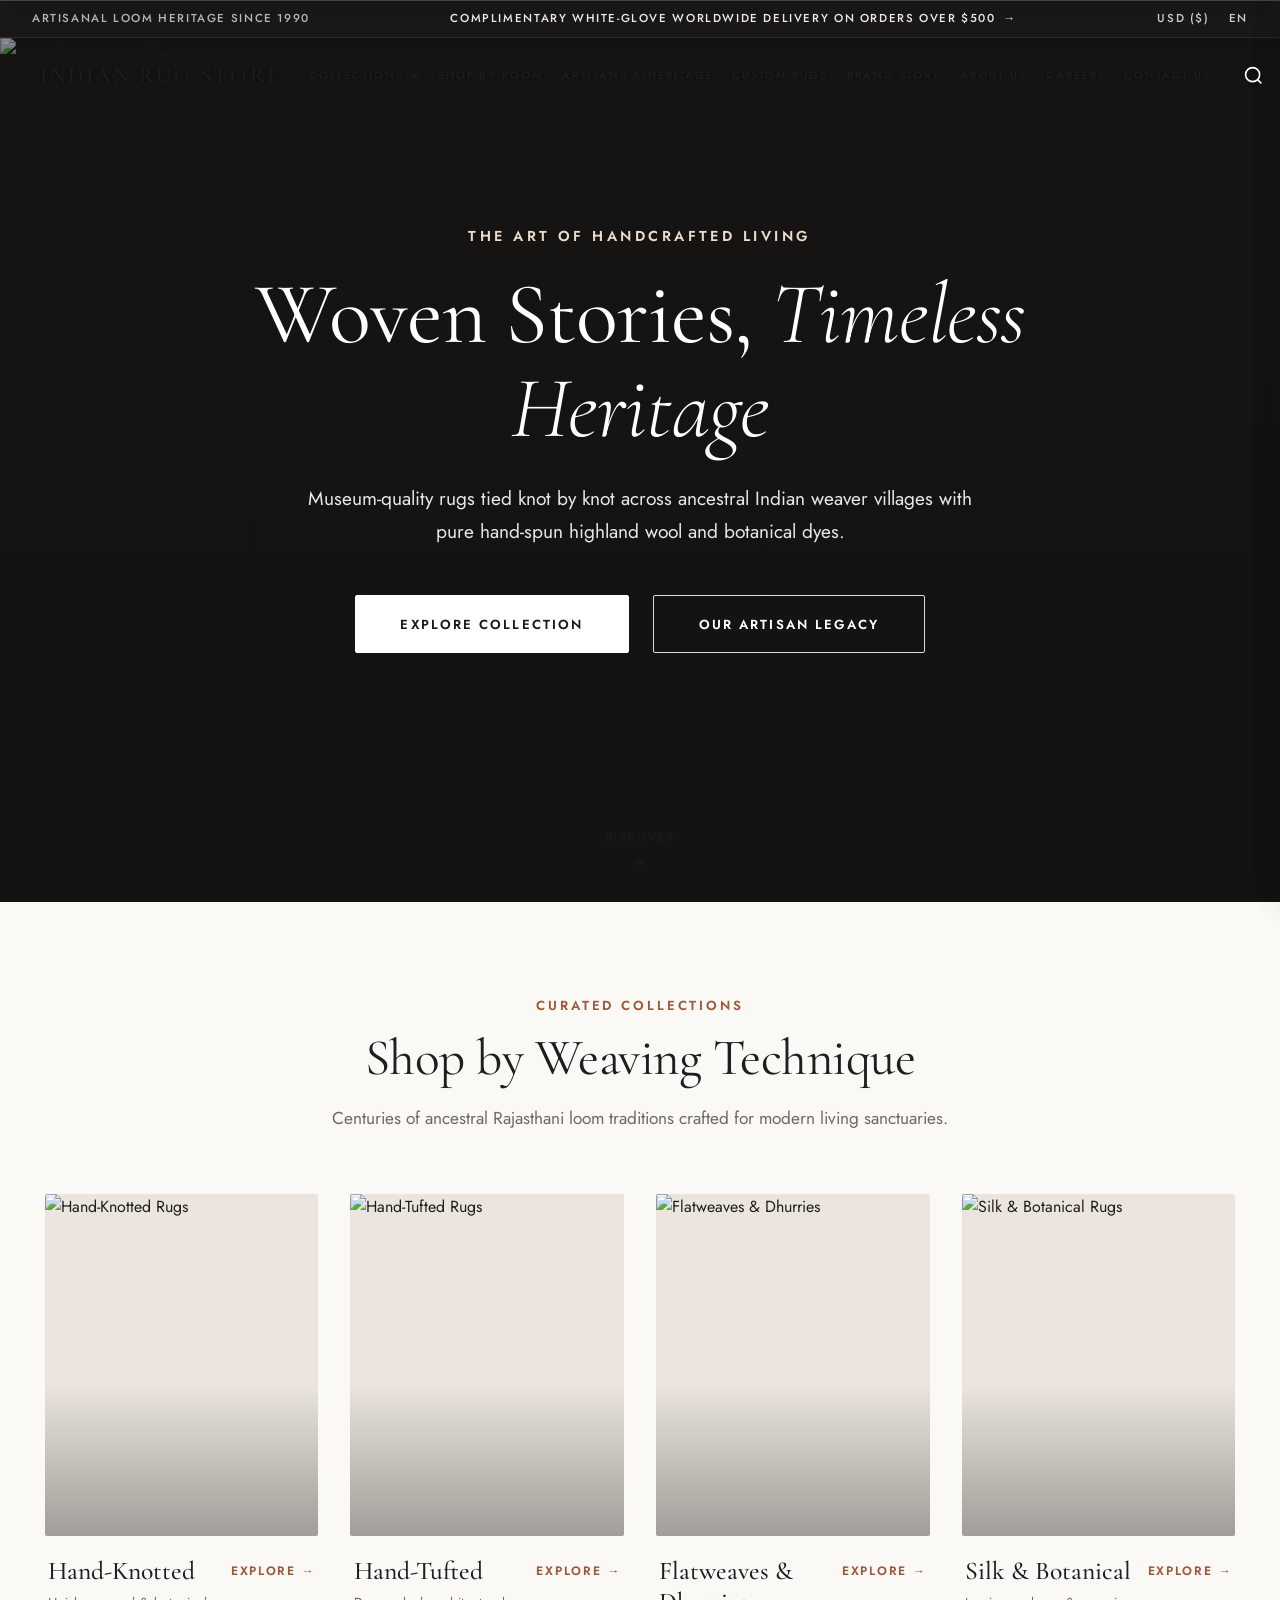
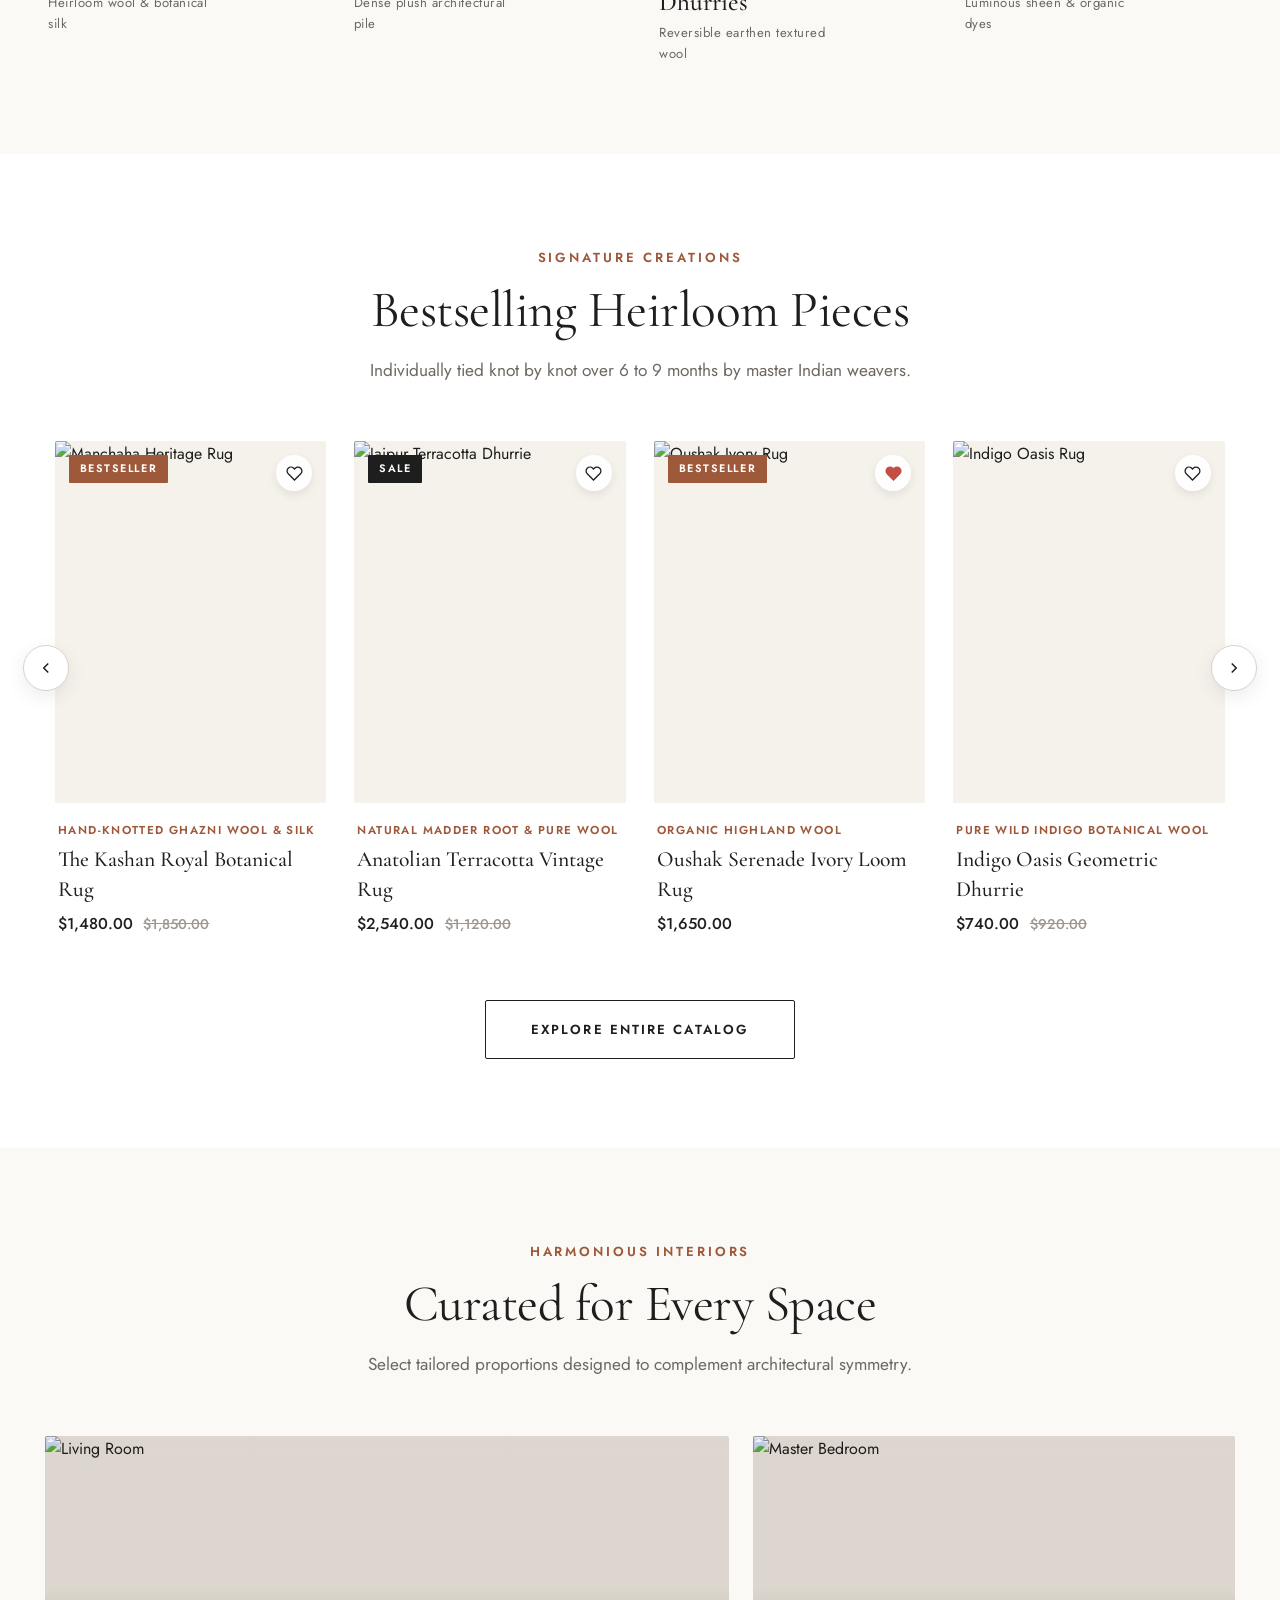
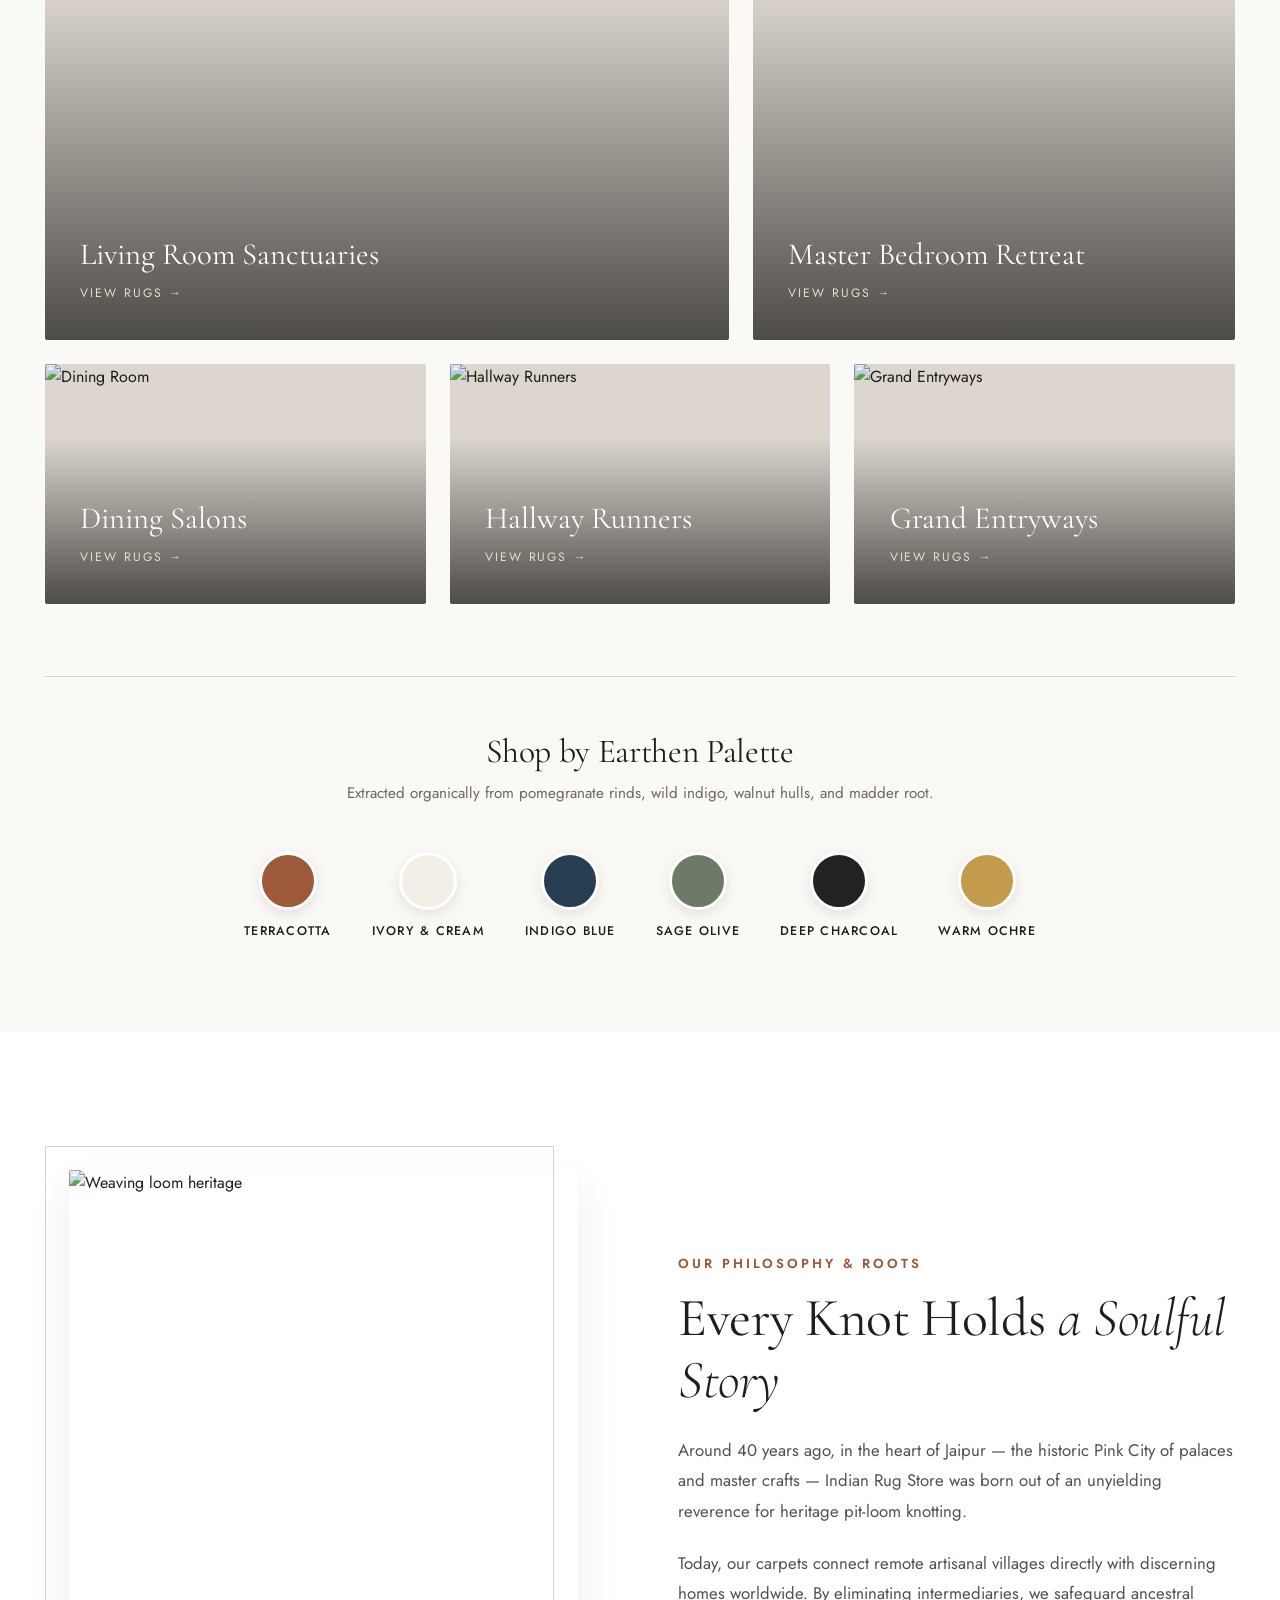
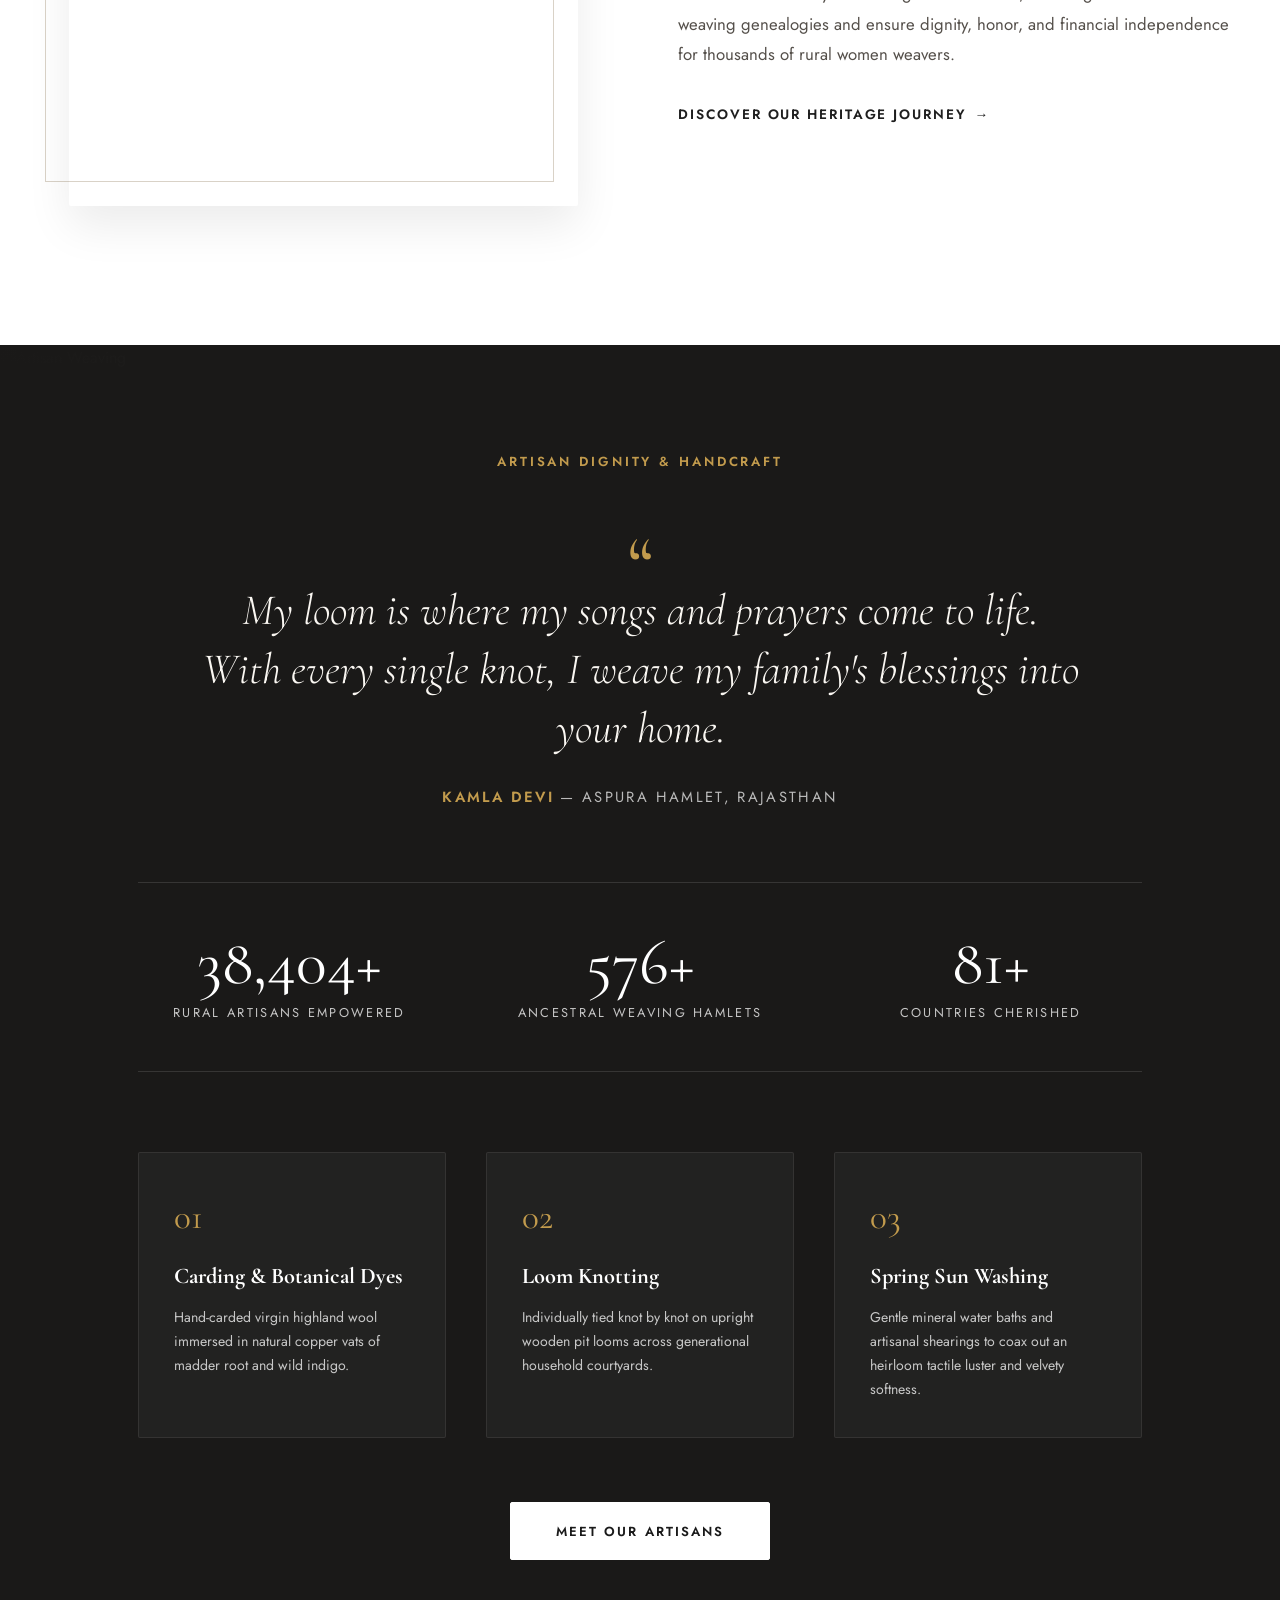
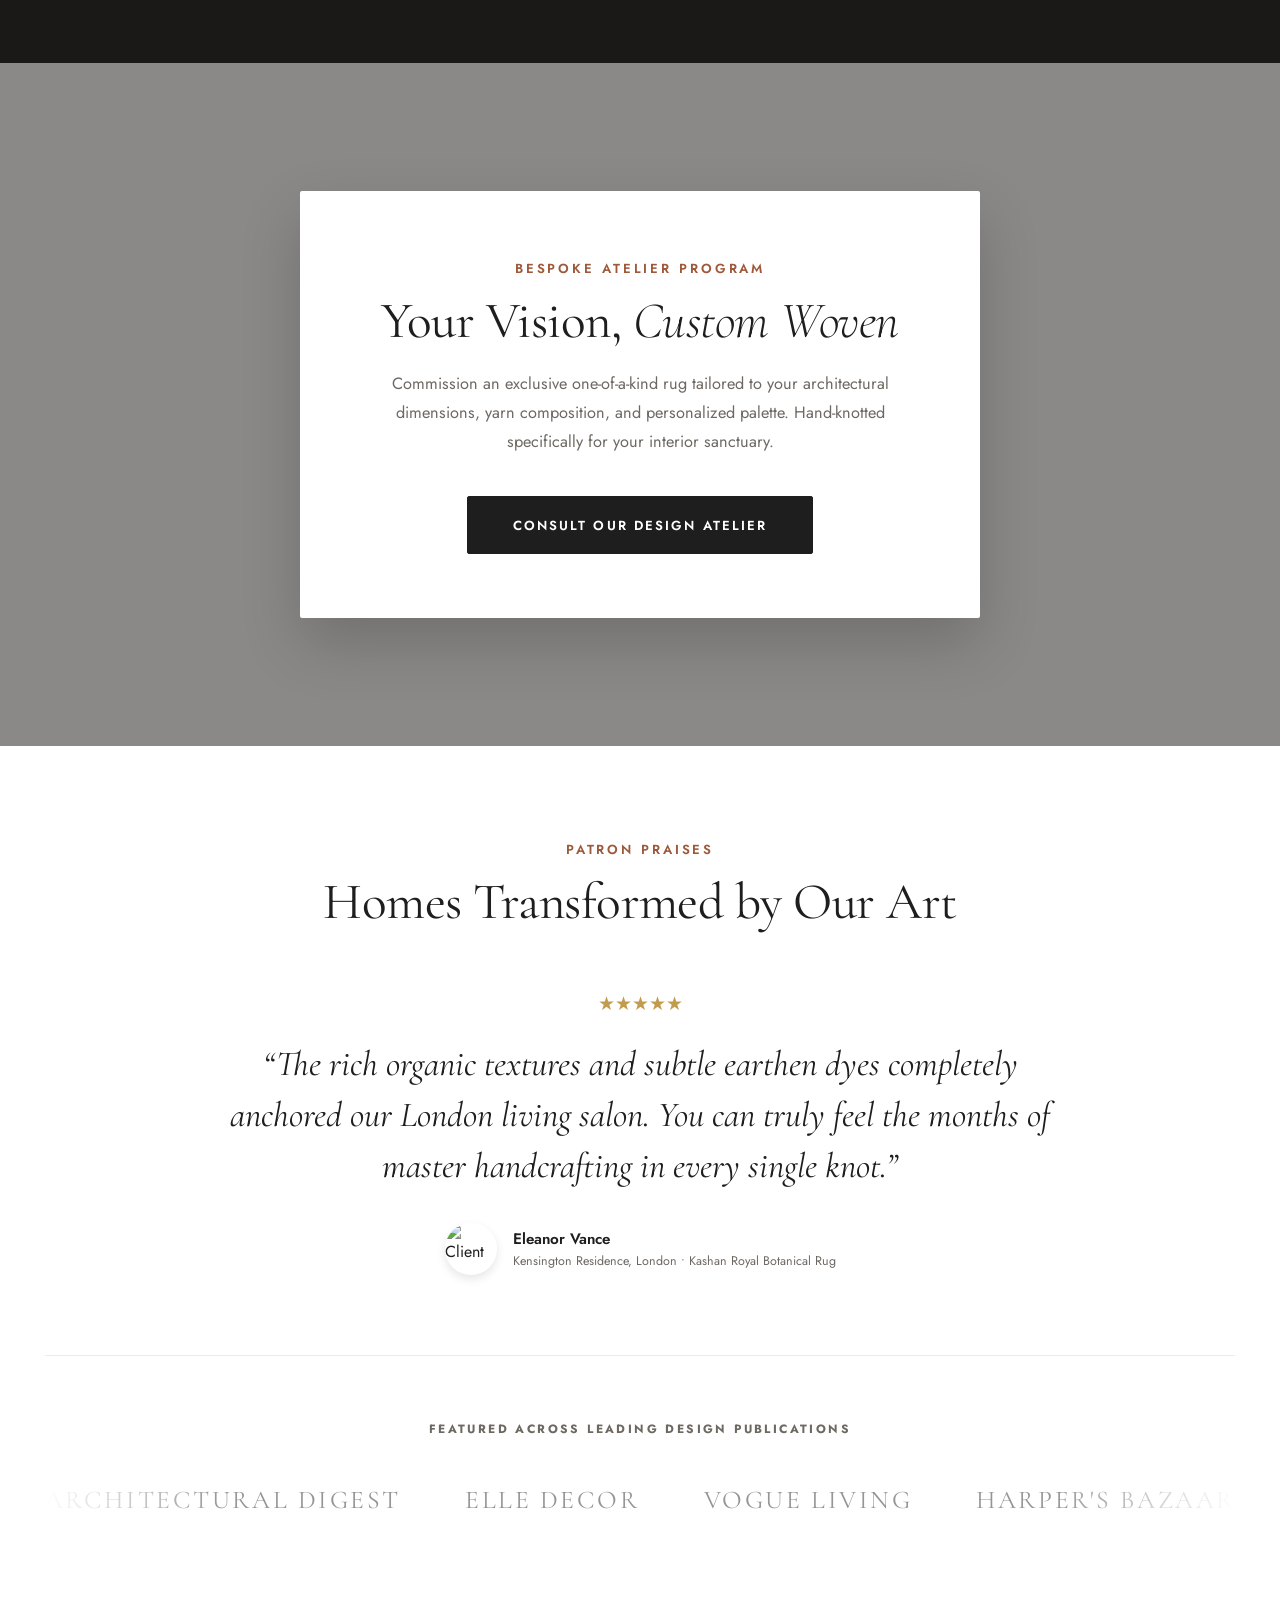
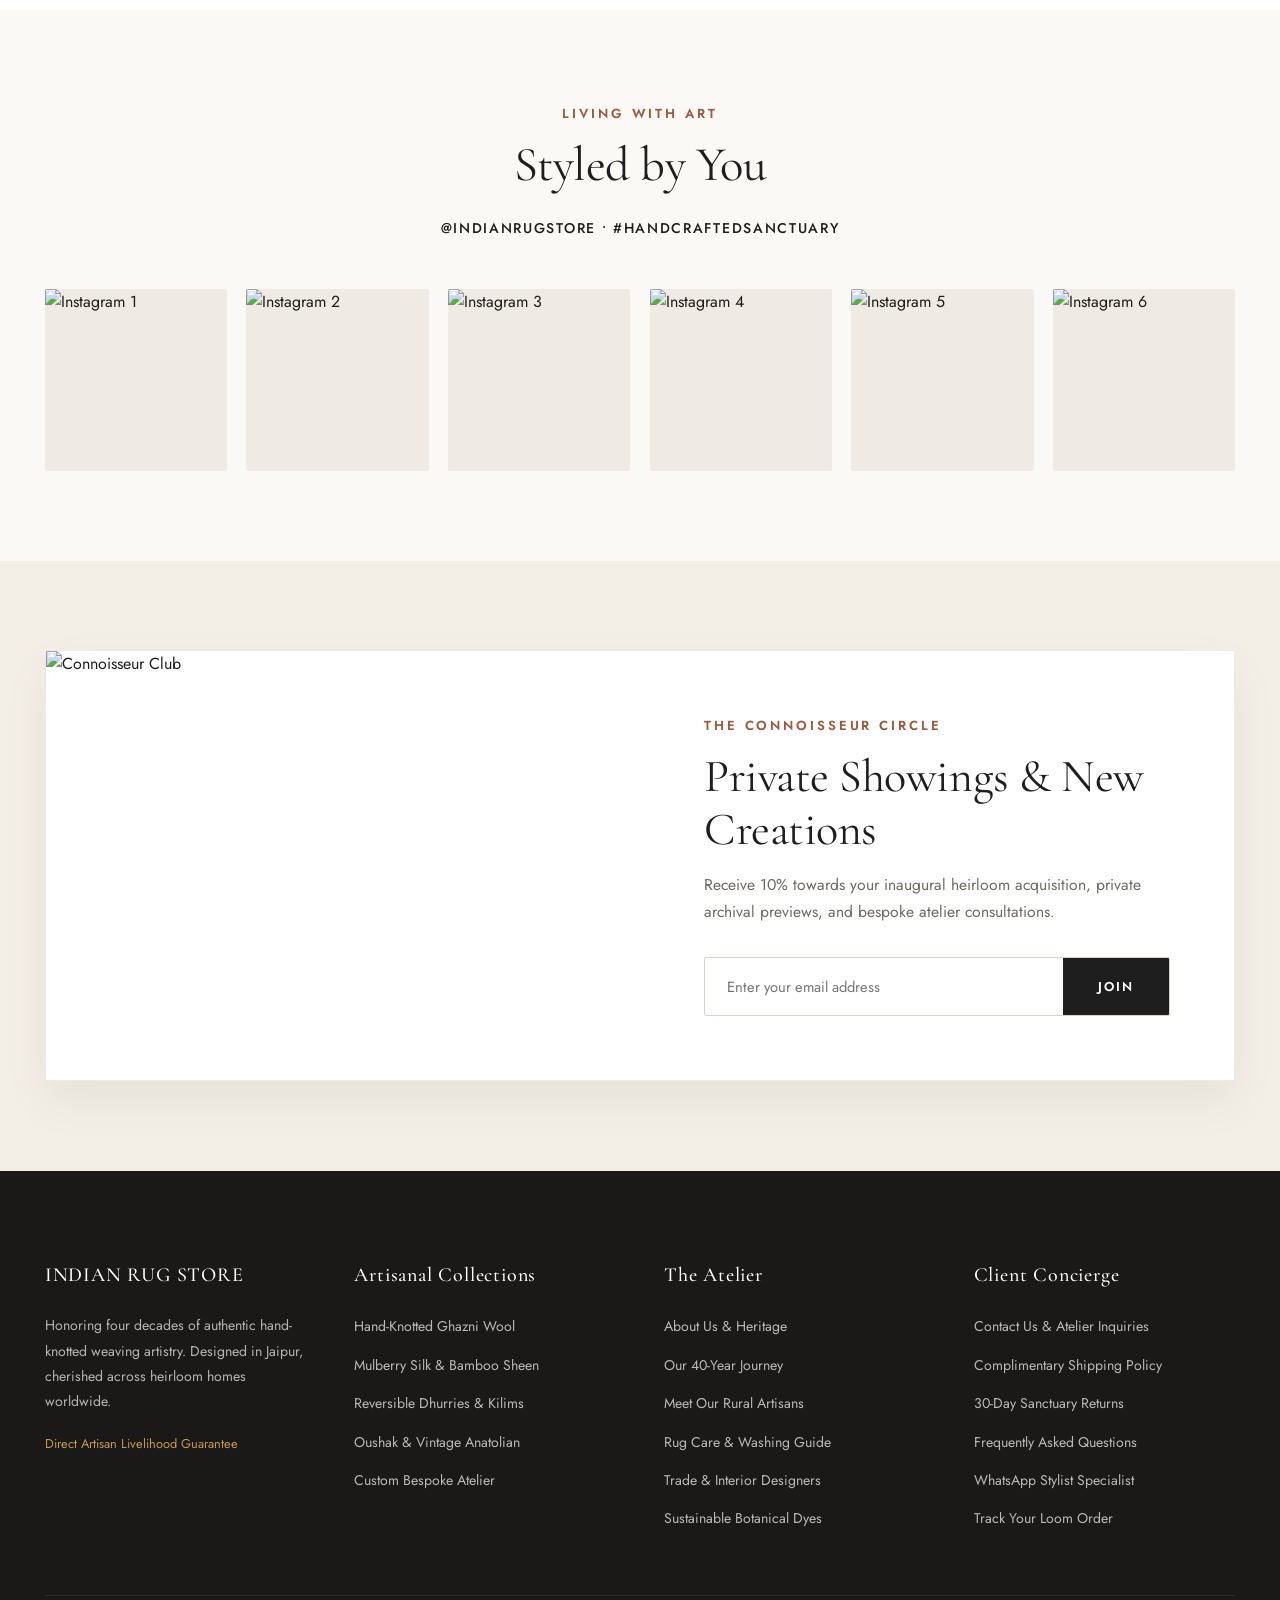
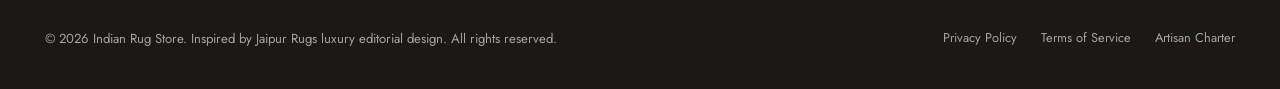
==== index.html @ 935647cc "Initial commit: Indian Rug Store luxury editorial redesign" ====
<!DOCTYPE html>
<html lang="en">
<head>
  <meta charset="utf-8">
  <meta name="viewport" content="width=device-width, initial-scale=1">
  <title>Indian Rug Store &mdash; Luxury Editorial Experience (Jaipur Rugs Style)</title>

  <!-- Google Fonts: Editorial Serif & Clean Sans -->
  <link rel="preconnect" href="https://fonts.googleapis.com">
  <link rel="preconnect" href="https://fonts.gstatic.com" crossorigin>
  <link href="https://fonts.googleapis.com/css2?family=Cormorant+Garamond:ital,wght@0,300;0,400;0,500;0,600;0,700;1,400;1,600&family=Jost:ital,wght@0,300;0,400;0,500;0,600;0,700;1,400&family=Playfair+Display:ital,wght@0,400;0,500;0,600;0,700;1,400&display=swap" rel="stylesheet">

  <!-- AOS (Animate On Scroll) CSS v2.3.4 -->
  <link rel="stylesheet" href="https://cdn.jsdelivr.net/npm/aos@2.3.4/dist/aos.css">

  <!-- Swiper v11 CSS -->
  <link rel="stylesheet" href="https://cdn.jsdelivr.net/npm/swiper@11/swiper-bundle.min.css">

  <style>

    /* =========================================================================
       AOS BULLETPROOF FALLBACK & SAFE MODE SYSTEM
       Guarantees sections never remain blank even if AOS is delayed or disabled
       ========================================================================= */
    html, body {
      overflow-x: clip !important;
    }

    [id] {
      scroll-margin-top: calc(var(--header-height, 74px) + 20px);
    }

    /* Fallback: Ensure content is visible if JS is disabled or AOS fails/times out */
    html.no-js [data-aos],
    html.aos-disabled [data-aos],
    html.aos-fallback-active [data-aos],
    html.aos-safe-mode [data-aos],
    .safe-mode [data-aos],
    [data-aos].force-visible,
    [data-aos].aos-animate {
      opacity: 1 !important;
      transform: none !important;
      visibility: visible !important;
      pointer-events: auto !important;
    }

    /* Accessibility: Always respect prefers-reduced-motion */
    @media (prefers-reduced-motion: reduce) {
      *, *::before, *::after {
        animation-duration: 0.001ms !important;
        animation-iteration-count: 1 !important;
        transition-duration: 0.001ms !important;
      }
      [data-aos] {
        opacity: 1 !important;
        transform: none !important;
        transition: none !important;
        animation: none !important;
      }
    }


    /* =========================================================================
       1. GLOBAL DESIGN SYSTEM & EDITORIAL RESET
       ========================================================================= */
    :root {
      --luxury-bg: #FBF9F5;
      --luxury-bg-alt: #F4EFE6;
      --luxury-card-bg: #FFFFFF;
      --luxury-text: #1E1E1E;
      --luxury-text-muted: #6E6862;
      --luxury-accent: #9E583A; /* Terracotta copper */
      --luxury-accent-hover: #7D4229;
      --luxury-gold: #C29B4D;
      --luxury-border-light: #EFEAE3;
      --luxury-border-medium: #D9D2C7;
      --luxury-font-heading: 'Cormorant Garamond', Georgia, serif;
      --luxury-font-body: 'Jost', -apple-system, BlinkMacSystemFont, sans-serif;
      --luxury-radius-sm: 2px;
      --luxury-radius-md: 4px;
      --luxury-ease: cubic-bezier(0.25, 1, 0.35, 1);
      --luxury-ease-snappy: cubic-bezier(0.16, 1, 0.3, 1);
      --header-height: 74px;
      --announcement-height: 38px;
    }

    * {
      box-sizing: border-box;
      margin: 0;
      padding: 0;
    }

    html {
      scroll-behavior: smooth;
    }

    body {
      background-color: var(--luxury-bg);
      color: var(--luxury-text);
      font-family: var(--luxury-font-body);
      overflow-x: clip;
      line-height: 1.6;
      -webkit-font-smoothing: antialiased;
      -moz-osx-font-smoothing: grayscale;
    }

    img {
      max-width: 100%;
      height: auto;
      display: block;
    }

    a, a:link, a:visited, a:hover, a:active {
      color: inherit;
      text-decoration: none;
      transition: color 0.3s var(--luxury-ease);
    }

    button {
      font-family: inherit;
    }

    .luxury-container {
      max-width: 1400px;
      margin: 0 auto;
      padding: 0 clamp(1.2rem, 3.5vw, 3rem);
      width: 100%;
    }

    .luxury-section-padding {
      padding: clamp(4rem, 7vw, 7.5rem) 0;
    }

    .luxury-section-padding--large {
      padding: clamp(5.5rem, 9vw, 9.5rem) 0;
    }

    .editorial-eyebrow {
      display: inline-block;
      font-family: var(--luxury-font-body);
      font-size: clamp(0.72rem, 1.1vw, 0.82rem);
      font-weight: 600;
      text-transform: uppercase;
      letter-spacing: 0.22em;
      color: var(--luxury-accent);
      margin-bottom: 0.85rem;
    }

    .editorial-heading {
      font-family: var(--luxury-font-heading);
      font-weight: 400;
      line-height: 1.15;
      letter-spacing: -0.01em;
      color: var(--luxury-text);
      margin: 0 0 1rem;
    }

    .editorial-heading em {
      font-style: italic;
      font-weight: 300;
    }

    .editorial-subtext {
      font-family: var(--luxury-font-body);
      font-size: clamp(0.95rem, 1.4vw, 1.08rem);
      color: var(--luxury-text-muted);
      max-width: 680px;
      line-height: 1.7;
    }

    /* Sliding Underline Animation */
    .underline-slide {
      position: relative;
      display: inline-flex;
      align-items: center;
      text-decoration: none !important;
    }

    .underline-slide::after {
      content: '';
      position: absolute;
      bottom: -2px;
      left: 0;
      width: 0;
      height: 1.5px;
      background-color: currentColor;
      transition: width 0.35s var(--luxury-ease);
    }

    .underline-slide:hover::after {
      width: 100%;
    }

    .hover-zoom-container {
      overflow: hidden;
    }

    .hover-zoom-container img {
      transition: transform 0.85s var(--luxury-ease);
    }

    .hover-zoom-container:hover img {
      transform: scale(1.08);
    }

    .button-shine {
      position: relative;
      overflow: hidden;
    }

    .button-shine::after {
      content: '';
      position: absolute;
      top: -50%;
      left: -60%;
      width: 40%;
      height: 200%;
      background: linear-gradient(
        90deg,
        rgba(255, 255, 255, 0) 0%,
        rgba(255, 255, 255, 0.3) 50%,
        rgba(255, 255, 255, 0) 100%
      );
      transform: rotate(25deg);
      transition: left 0.75s ease;
      pointer-events: none;
    }

    .button-shine:hover::after {
      left: 130%;
    }

    .luxury-btn {
      display: inline-flex;
      align-items: center;
      justify-content: center;
      padding: 1.1rem 2.8rem;
      font-family: var(--luxury-font-body);
      font-size: 0.82rem;
      font-weight: 600;
      letter-spacing: 0.16em;
      text-transform: uppercase;
      text-decoration: none !important;
      border-radius: var(--luxury-radius-sm);
      transition: all 0.35s var(--luxury-ease);
      cursor: pointer;
      border: 1.5px solid transparent;
      min-width: 180px;
    }

    .luxury-btn--primary {
      background-color: #FFFFFF;
      color: #1A1A1A !important;
      border-color: #FFFFFF;
    }

    .luxury-btn--primary:hover {
      background-color: var(--luxury-accent);
      border-color: var(--luxury-accent);
      color: #FFFFFF !important;
      transform: translateY(-2px);
      box-shadow: 0 10px 25px rgba(0, 0, 0, 0.25);
    }

    .luxury-btn--outline {
      background-color: transparent;
      color: #FFFFFF !important;
      border-color: rgba(255, 255, 255, 0.85);
    }

    .luxury-btn--outline:hover {
      background-color: #FFFFFF;
      color: #1A1A1A !important;
      border-color: #FFFFFF;
      transform: translateY(-2px);
    }

    .luxury-btn--dark {
      background-color: var(--luxury-text);
      color: #FFFFFF !important;
      border-color: var(--luxury-text);
    }

    .luxury-btn--dark:hover {
      background-color: var(--luxury-accent);
      border-color: var(--luxury-accent);
      transform: translateY(-2px);
      box-shadow: 0 8px 20px rgba(0, 0, 0, 0.15);
    }

    .luxury-btn--outline-dark {
      background-color: transparent;
      color: var(--luxury-text) !important;
      border-color: var(--luxury-text);
    }

    .luxury-btn--outline-dark:hover {
      background-color: var(--luxury-text);
      color: #FFFFFF !important;
      transform: translateY(-2px);
    }

    /* =========================================================================
       SECTION 1: ANNOUNCEMENT BAR (TOP, SMOOTH ROTATOR)
       ========================================================================= */
    .luxury-announcement-bar {
      background-color: #1A1918;
      color: #FAF7F2;
      height: var(--announcement-height);
      display: flex;
      align-items: center;
      position: relative;
      z-index: 1001;
      border-bottom: 1px solid rgba(255, 255, 255, 0.08);
      font-size: 0.72rem;
      letter-spacing: 0.14em;
      text-transform: uppercase;
      font-weight: 500;
    }

    .luxury-announcement-bar .page-width {
      display: flex;
      align-items: center;
      justify-content: space-between;
      max-width: 1440px;
      margin: 0 auto;
      padding: 0 2rem;
      width: 100%;
    }

    .luxury-announcement-bar__rotator {
      flex: 1;
      height: var(--announcement-height);
      position: relative;
      overflow: hidden;
      display: flex;
      align-items: center;
      justify-content: center;
    }

    .luxury-announcement-bar__item {
      position: absolute;
      top: 0;
      left: 0;
      width: 100%;
      height: 100%;
      display: none;
      align-items: center;
      justify-content: center;
      gap: 0.5rem;
      opacity: 0;
      transform: translateY(4px);
      transition: opacity 0.5s ease, transform 0.5s ease;
      white-space: nowrap;
      text-align: center;
      color: #FAF7F2 !important;
    }

    .luxury-announcement-bar__item.is-active {
      display: flex;
      opacity: 1;
      transform: translateY(0);
    }

    .luxury-announcement-bar__arrow {
      transition: transform 0.3s ease;
      display: inline-block;
    }

    .luxury-announcement-bar__item:hover .luxury-announcement-bar__arrow {
      transform: translateX(4px);
    }

    /* =========================================================================
       SECTION 2: HEADER (SMALL ATTRACTIVE TEXT, NON-WRAPPING, FUNCTIONAL ICONS)
       ========================================================================= */
    .preview-header-sticky-wrapper {
      position: absolute;
      top: var(--announcement-height);
      left: 0;
      width: 100%;
      z-index: 1000;
      background: transparent;
      transition: background 0.4s var(--luxury-ease), box-shadow 0.4s var(--luxury-ease), border-color 0.4s var(--luxury-ease), transform 0.35s ease;
    }

    .preview-header-sticky-wrapper.is-scrolled {
      position: fixed;
      top: 0;
      background: rgba(255, 255, 255, 0.98) !important;
      backdrop-filter: blur(14px);
      -webkit-backdrop-filter: blur(14px);
      box-shadow: 0 4px 24px rgba(0, 0, 0, 0.06);
      border-bottom: 1px solid var(--luxury-border-light);
    }

    .preview-header {
      position: relative;
      display: flex;
      align-items: center;
      justify-content: space-between;
      max-width: 1440px;
      margin: 0 auto;
      padding: 1.15rem 2.5rem;
      transition: padding 0.3s ease;
      gap: 1.5rem;
      flex-wrap: nowrap !important;
    }

    .preview-header-sticky-wrapper.is-scrolled .preview-header {
      padding: 0.85rem 2.5rem;
    }

    .preview-header-logo {
      font-family: var(--luxury-font-heading);
      font-size: clamp(1.25rem, 1.7vw, 1.65rem);
      font-weight: 500;
      letter-spacing: 0.12em;
      text-decoration: none !important;
      color: #FFFFFF;
      text-transform: uppercase;
      transition: color 0.3s ease;
      white-space: nowrap !important;
      flex-shrink: 0;
      display: inline-flex;
      align-items: center;
      text-shadow: 0 1px 4px rgba(0, 0, 0, 0.45);
    }

    .preview-header-sticky-wrapper.is-scrolled .preview-header-logo {
      color: var(--luxury-text) !important;
      text-shadow: none;
    }

    /* Small, Delicate, Attractive Navigation Links */
    .preview-nav {
      display: flex;
      align-items: center;
      justify-content: center;
      gap: clamp(0.45rem, 0.95vw, 1.3rem);
      list-style: none;
      margin: 0 auto;
      flex-wrap: nowrap !important;
      flex-shrink: 0;
    }

    .preview-nav-item {
      position: static;
      display: inline-flex;
      align-items: center;
      flex-shrink: 0;
    }

    .preview-nav-link {
      font-family: var(--luxury-font-body);
      font-size: clamp(0.68rem, 0.74vw, 0.72rem) !important; /* ~11px - 11.5px: delicate editorial font size */
      font-weight: 500 !important;
      letter-spacing: 0.18em !important; /* Spacious luxury letter-spacing */
      text-transform: uppercase !important;
      white-space: nowrap !important; /* GUARANTEES NO WRAPPING TO 2 LINES */
      word-break: keep-all !important;
      text-decoration: none !important;
      color: #FFFFFF;
      padding: 0.65rem 0.2rem;
      display: inline-flex;
      align-items: center;
      gap: 0.35rem;
      position: relative;
      transition: color 0.3s ease;
      text-shadow: 0 1px 3px rgba(0, 0, 0, 0.4);
    }

    .preview-header-sticky-wrapper.is-scrolled .preview-nav-link {
      color: var(--luxury-text) !important;
      text-shadow: none;
    }

    .preview-nav-link:hover {
      color: var(--luxury-gold) !important;
    }

    .preview-header-sticky-wrapper.is-scrolled .preview-nav-link:hover {
      color: var(--luxury-accent) !important;
    }

    .preview-nav-link::after {
      content: '';
      position: absolute;
      bottom: 0.15rem;
      left: 0;
      width: 0;
      height: 1.5px;
      background-color: currentColor;
      transition: width 0.35s var(--luxury-ease);
    }

    .preview-nav-item:hover .preview-nav-link::after {
      width: 100%;
    }

    /* Header Icons in Order: Search, Wishlist, Account, Cart */
    .preview-header-icons {
      flex-shrink: 0;
      gap: clamp(0.55rem, 0.85vw, 1.2rem);
      display: flex;
      align-items: center;
      gap: clamp(0.8rem, 1.3vw, 1.4rem);
      flex-wrap: nowrap !important;
      flex-shrink: 0;
    }

    .preview-header-icon {
      color: #FFFFFF;
      text-decoration: none !important;
      position: relative;
      cursor: pointer;
      display: inline-flex;
      align-items: center;
      justify-content: center;
      padding: 0.35rem;
      background: transparent;
      border: none;
      transition: transform 0.25s ease, color 0.3s ease;
      filter: drop-shadow(0 1px 3px rgba(0, 0, 0, 0.4));
    }

    .preview-header-sticky-wrapper.is-scrolled .preview-header-icon {
      color: var(--luxury-text) !important;
      filter: none;
    }

    .preview-header-sticky-wrapper.is-scrolled .preview-header-icon {
      color: var(--luxury-text) !important;
    }

    .preview-header-icon:hover {
      transform: scale(1.12);
      color: var(--luxury-accent) !important;
    }

    .preview-header-icon svg {
      width: 21px;
      height: 21px;
      stroke-width: 1.8;
      display: block;
    }

    .cart-count-bubble,
    .wishlist-count-bubble {
      position: absolute;
      top: -3px;
      right: -5px;
      background-color: var(--luxury-accent);
      color: #FFFFFF;
      border-radius: 50%;
      min-width: 18px;
      height: 18px;
      font-size: 0.65rem;
      font-weight: 600;
      display: flex;
      align-items: center;
      justify-content: center;
      padding: 0 4px;
      line-height: 1;
      transition: transform 0.3s ease;
    }

    .badge-pop {
      animation: badgePulse 0.4s var(--luxury-ease-snappy);
    }

    @keyframes badgePulse {
      0% { transform: scale(1); }
      50% { transform: scale(1.35); }
      100% { transform: scale(1); }
    }

    /* Account Profile Dropdown */
    .luxury-account-wrapper {
      position: relative;
    }

    .luxury-account-dropdown {
      position: absolute;
      top: 100%;
      right: 0;
      width: 240px;
      background: #FFFFFF;
      box-shadow: 0 16px 40px rgba(0, 0, 0, 0.12);
      border: 1px solid var(--luxury-border-light);
      border-radius: 2px;
      padding: 1.2rem;
      margin-top: 0.8rem;
      opacity: 0;
      visibility: hidden;
      pointer-events: none;
      transform: translateY(8px);
      transition: opacity 0.25s ease, transform 0.25s ease, visibility 0.25s;
      z-index: 1000;
      text-align: left;
    }

    .luxury-account-wrapper:hover .luxury-account-dropdown {
      opacity: 1;
      visibility: visible;
      pointer-events: auto;
      transform: translateY(0);
    }

    .luxury-account-dropdown__greeting {
      font-family: var(--luxury-font-heading);
      font-size: 1.15rem;
      color: var(--luxury-text);
      margin-bottom: 0.5rem;
      padding-bottom: 0.5rem;
      border-bottom: 1px solid var(--luxury-border-light);
    }

    .luxury-account-dropdown__list {
      list-style: none;
      padding: 0;
      margin: 0;
      display: flex;
      flex-direction: column;
      gap: 0.6rem;
    }

    .luxury-account-dropdown__link {
      font-size: 0.84rem;
      color: var(--luxury-text-muted);
      text-decoration: none !important;
      display: block;
      transition: color 0.2s;
    }

    .luxury-account-dropdown__link:hover {
      color: var(--luxury-accent) !important;
    }

    /* Mega Menu Dropdown - Centered Horizontally across Header */
    .preview-mega-dropdown {
      position: absolute;
      top: 100%;
      left: 0;
      right: 0;
      margin-left: auto;
      margin-right: auto;
      width: min(94vw, 1320px);
      max-width: 1320px;
      background: #FFFFFF;
      border-radius: var(--luxury-radius-sm);
      box-shadow: 0 24px 50px rgba(0, 0, 0, 0.12);
      border: 1px solid var(--luxury-border-light);
      padding: 3rem;
      opacity: 0;
      visibility: hidden;
      pointer-events: none;
      transform: translateY(10px);
      transition: opacity 0.35s var(--luxury-ease), transform 0.35s var(--luxury-ease), visibility 0.35s;
      z-index: 1000;
    }

    /* Invisible hover bridge */
    .preview-mega-dropdown::before {
      content: '';
      position: absolute;
      top: -20px;
      left: 0;
      right: 0;
      height: 20px;
    }

    .preview-nav-item:hover .preview-mega-dropdown {
      opacity: 1;
      visibility: visible;
      pointer-events: auto;
      transform: translateY(0);
    }

    .luxury-mega-menu-wrapper {
      display: grid;
      grid-template-columns: 2.5fr 1fr;
      gap: 3.5rem;
      align-items: stretch;
    }

    .luxury-mega-menu__columns {
      display: grid;
      grid-template-columns: repeat(3, 1fr);
      gap: 2.5rem;
    }

    .luxury-mega-menu__column-title {
      font-family: var(--luxury-font-heading);
      font-size: 1.25rem;
      font-weight: 500;
      color: var(--luxury-text);
      display: block;
      margin-bottom: 1.2rem;
      padding-bottom: 0.6rem;
      border-bottom: 1px solid var(--luxury-border-light);
    }

    .luxury-mega-menu__links {
      list-style: none;
      display: flex;
      flex-direction: column;
      gap: 0.8rem;
    }

    .luxury-mega-menu__link {
      font-size: 0.86rem;
      color: var(--luxury-text-muted);
      text-decoration: none !important;
      transition: color 0.25s ease;
    }

    .luxury-mega-menu__link:hover {
      color: var(--luxury-accent) !important;
    }

    .luxury-mega-menu__promo {
      display: flex;
      flex-direction: column;
      background: var(--luxury-bg);
      border-radius: var(--luxury-radius-sm);
      overflow: hidden;
      text-decoration: none !important;
      border: 1px solid var(--luxury-border-light);
      transition: transform 0.3s ease, box-shadow 0.3s ease;
    }

    .luxury-mega-menu__promo:hover {
      transform: translateY(-3px);
      box-shadow: 0 10px 25px rgba(0, 0, 0, 0.08);
    }

    .luxury-mega-menu__promo-image-box {
      width: 100%;
      height: 180px;
      overflow: hidden;
    }

    .luxury-mega-menu__promo-image-box img {
      width: 100%;
      height: 100%;
      object-fit: cover;
      transition: transform 0.6s ease;
    }

    .luxury-mega-menu__promo:hover .luxury-mega-menu__promo-image-box img {
      transform: scale(1.06);
    }

    .luxury-mega-menu__promo-content {
      padding: 1.4rem;
    }

    .luxury-mega-menu__promo-heading {
      font-family: var(--luxury-font-heading);
      font-size: 1.35rem;
      color: var(--luxury-text);
      margin-bottom: 0.4rem;
    }

    .luxury-mega-menu__promo-subtext {
      font-size: 0.82rem;
      color: var(--luxury-text-muted);
      line-height: 1.5;
      margin-bottom: 0.8rem;
    }

    .luxury-mega-menu__promo-cta {
      font-size: 0.78rem;
      font-weight: 600;
      letter-spacing: 0.12em;
      text-transform: uppercase;
      color: var(--luxury-accent);
    }

    /* =========================================================================
       SECTION 2B: SLIDE-DOWN SEARCH BAR & SLIDE-IN DRAWERS
       ========================================================================= */
    .luxury-drawer-overlay {
      position: fixed;
      inset: 0;
      background: rgba(18, 17, 16, 0.55);
      backdrop-filter: blur(4px);
      -webkit-backdrop-filter: blur(4px);
      z-index: 1040;
      opacity: 0;
      visibility: hidden;
      transition: opacity 0.35s ease, visibility 0.35s;
    }

    .luxury-drawer-overlay.is-active {
      opacity: 1;
      visibility: visible;
    }

    /* Search Slide-down Modal */
    .luxury-search-modal {
      position: fixed;
      top: 0;
      left: 0;
      width: 100%;
      background: #FFFFFF;
      z-index: 1050;
      box-shadow: 0 15px 40px rgba(0, 0, 0, 0.1);
      transform: translateY(-100%);
      transition: transform 0.38s var(--luxury-ease);
      border-bottom: 1px solid var(--luxury-border-light);
    }

    .luxury-search-modal.is-active {
      transform: translateY(0);
    }

    .luxury-search-modal__container {
      max-width: 900px;
      margin: 0 auto;
      padding: 2.5rem 1.5rem 3rem;
      position: relative;
    }

    .luxury-search-modal__close-btn {
      position: absolute;
      top: 1.5rem;
      right: 1.5rem;
      background: none;
      border: none;
      cursor: pointer;
      color: var(--luxury-text);
      padding: 8px;
    }

    .luxury-search-modal__form {
      display: flex;
      align-items: center;
      border-bottom: 2px solid var(--luxury-text);
      padding-bottom: 0.6rem;
    }

    .luxury-search-modal__input {
      width: 100%;
      font-family: var(--luxury-font-heading);
      font-size: clamp(1.4rem, 3vw, 2.2rem);
      color: var(--luxury-text);
      border: none;
      outline: none;
      background: transparent;
    }

    .luxury-search-modal__input::placeholder {
      color: #BDB6AD;
      font-style: italic;
    }

    /* Cart Drawer (Right) */
    .luxury-cart-drawer {
      position: fixed;
      top: 0;
      right: 0;
      width: 100%;
      max-width: 460px;
      height: 100%;
      background: #FFFFFF;
      z-index: 1050;
      box-shadow: -10px 0 40px rgba(0, 0, 0, 0.15);
      display: flex;
      flex-direction: column;
      transform: translateX(105%);
      transition: transform 0.4s var(--luxury-ease);
    }

    .luxury-cart-drawer.is-active {
      transform: translateX(0);
    }

    .luxury-cart-drawer__header {
      padding: 1.5rem 1.8rem;
      border-bottom: 1px solid var(--luxury-border-light);
      display: flex;
      align-items: center;
      justify-content: space-between;
    }

    .luxury-cart-drawer__title {
      font-family: var(--luxury-font-heading);
      font-size: 1.6rem;
      font-weight: 500;
      color: var(--luxury-text);
    }

    .luxury-shipping-bar {
      background: #F8F5EE;
      padding: 1rem 1.8rem;
      border-bottom: 1px solid var(--luxury-border-light);
    }

    .luxury-shipping-bar__message {
      font-size: 0.8rem;
      color: var(--luxury-text);
      margin-bottom: 0.5rem;
      text-align: center;
    }

    .luxury-shipping-bar__message strong {
      color: var(--luxury-accent);
    }

    .luxury-shipping-bar__progress-track {
      width: 100%;
      height: 4px;
      background: #E3DDD3;
      border-radius: 2px;
      overflow: hidden;
    }

    .luxury-shipping-bar__progress-fill {
      height: 100%;
      background: var(--luxury-accent);
      transition: width 0.5s ease;
    }

    .luxury-cart-drawer__items {
      flex: 1;
      overflow-y: auto;
      padding: 1.5rem 1.8rem;
      display: flex;
      flex-direction: column;
      gap: 1.5rem;
    }

    .luxury-cart-item {
      display: grid;
      grid-template-columns: 80px 1fr auto;
      gap: 1.2rem;
      align-items: start;
      padding-bottom: 1.5rem;
      border-bottom: 1px solid var(--luxury-border-light);
    }

    .luxury-cart-item__media {
      width: 80px;
      aspect-ratio: 3 / 4;
      overflow: hidden;
      background: #F4EFE6;
      border-radius: 2px;
    }

    .luxury-cart-item__media img {
      width: 100%;
      height: 100%;
      object-fit: cover;
    }

    .luxury-cart-item__details {
      display: flex;
      flex-direction: column;
      gap: 0.3rem;
    }

    .luxury-cart-item__title {
      font-family: var(--luxury-font-heading);
      font-size: 1.15rem;
      color: var(--luxury-text);
      text-decoration: none !important;
      line-height: 1.2;
    }

    .luxury-cart-item__price {
      font-size: 0.92rem;
      font-weight: 600;
      color: var(--luxury-text);
    }

    .luxury-cart-item__qty {
      display: inline-flex;
      align-items: center;
      border: 1px solid var(--luxury-border-light);
      border-radius: 2px;
      width: fit-content;
      margin-top: 0.4rem;
    }

    .luxury-cart-item__qty-btn {
      background: none;
      border: none;
      width: 26px;
      height: 26px;
      cursor: pointer;
      display: flex;
      align-items: center;
      justify-content: center;
    }

    .luxury-cart-item__qty-input {
      width: 32px;
      text-align: center;
      border: none;
      font-size: 0.8rem;
      font-weight: 500;
      background: transparent;
      outline: none;
    }

    .luxury-cart-item__remove {
      background: none;
      border: none;
      color: #9C948B;
      cursor: pointer;
      padding: 4px;
      transition: color 0.2s;
    }

    .luxury-cart-item__remove:hover {
      color: #C44D44;
    }

    .luxury-cart-drawer__footer {
      padding: 1.5rem 1.8rem;
      border-top: 1px solid var(--luxury-border-light);
      background: #FAF7F2;
    }

    .luxury-cart-drawer__subtotal-row {
      display: flex;
      align-items: baseline;
      justify-content: space-between;
      margin-bottom: 0.4rem;
    }

    .luxury-cart-drawer__subtotal-amount {
      font-family: var(--luxury-font-heading);
      font-size: 1.5rem;
      font-weight: 500;
    }

    .luxury-cart-drawer__checkout-btn {
      display: flex;
      align-items: center;
      justify-content: center;
      width: 100%;
      background: var(--luxury-text);
      color: #FFFFFF !important;
      font-size: 0.82rem;
      font-weight: 600;
      letter-spacing: 0.16em;
      text-transform: uppercase;
      padding: 1.05rem;
      border: none;
      border-radius: 2px;
      cursor: pointer;
      margin-bottom: 0.6rem;
      transition: background 0.3s;
    }

    .luxury-cart-drawer__checkout-btn:hover {
      background: var(--luxury-accent);
    }

    /* Wishlist Drawer (Right) */
    .luxury-wishlist-drawer {
      position: fixed;
      top: 0;
      right: 0;
      width: 100%;
      max-width: 460px;
      height: 100%;
      background: #FFFFFF;
      z-index: 1050;
      box-shadow: -10px 0 40px rgba(0, 0, 0, 0.15);
      display: flex;
      flex-direction: column;
      transform: translateX(105%);
      transition: transform 0.4s var(--luxury-ease);
    }

    .luxury-wishlist-drawer.is-active {
      transform: translateX(0);
    }

    /* =========================================================================
       SECTION 3: LUXURY HERO (KEN BURNS ZOOM, SPACING, GRADIENT OVERLAY)
       ========================================================================= */
    #hero {
      position: relative;
      width: 100%;
      min-height: 96vh;
      display: flex;
      flex-direction: column;
      justify-content: center;
      align-items: center;
      overflow: hidden;
      background-color: #1A1918;
      padding-top: calc(var(--announcement-height) + 50px);
      padding-bottom: 6.5rem;
    }

    .luxury-hero__media-layer {
      position: absolute;
      inset: 0;
      width: 100%;
      height: 100%;
      z-index: 1;
      overflow: hidden;
    }

    .luxury-hero__media-layer img {
      width: 100%;
      height: 100%;
      object-fit: cover;
      animation: kenBurnsSlow 24s infinite alternate ease-in-out;
    }

    @keyframes kenBurnsSlow {
      0% { transform: scale(1); }
      100% { transform: scale(1.1); }
    }

    .luxury-hero__gradient-overlay {
      position: absolute;
      inset: 0;
      background: linear-gradient(
        180deg,
        rgba(15, 14, 13, 0.45) 0%,
        rgba(18, 17, 16, 0.72) 100%
      );
      z-index: 2;
      pointer-events: none;
    }

    .luxury-hero__content {
      position: relative;
      z-index: 3;
      text-align: center;
      max-width: 900px;
      margin: 0 auto;
      padding: 2rem 1.5rem 3rem;
    }

    .luxury-hero__eyebrow {
      display: inline-block;
      font-family: var(--luxury-font-body);
      font-size: clamp(0.78rem, 1.2vw, 0.9rem);
      font-weight: 600;
      text-transform: uppercase;
      letter-spacing: 0.24em;
      color: #EADBCC;
      margin-bottom: 1.3rem;
    }

    .luxury-hero__heading {
      font-family: var(--luxury-font-heading);
      font-size: clamp(2.8rem, 6.8vw, 5.6rem);
      font-weight: 400;
      line-height: 1.08;
      letter-spacing: -0.01em;
      color: #FFFFFF;
      margin: 0 0 1.6rem;
    }

    .luxury-hero__heading em {
      font-style: italic;
      font-weight: 300;
    }

    .luxury-hero__subtext {
      font-family: var(--luxury-font-body);
      font-size: clamp(1rem, 1.6vw, 1.2rem);
      color: rgba(255, 255, 255, 0.9);
      max-width: 680px;
      margin: 0 auto 3rem;
      line-height: 1.7;
    }

    .luxury-hero__button-group {
      display: flex;
      gap: 1.5rem;
      justify-content: center;
      align-items: center;
      flex-wrap: wrap;
      margin-bottom: 2rem;
    }

    .luxury-hero__scroll-down {
      position: absolute;
      bottom: 1.8rem;
      left: 50%;
      transform: translateX(-50%);
      z-index: 4;
      display: flex;
      flex-direction: column;
      align-items: center;
      gap: 0.45rem;
      color: rgba(255, 255, 255, 0.75);
      text-decoration: none !important;
      font-size: 0.68rem;
      letter-spacing: 0.22em;
      text-transform: uppercase;
      transition: color 0.3s ease;
    }

    .luxury-hero__scroll-down:hover {
      color: #FFFFFF;
    }

    .scroll-down-arrow-bounce {
      animation: bounceDown 2s infinite;
    }

    @keyframes bounceDown {
      0%, 20%, 50%, 80%, 100% { transform: translateY(0); }
      40% { transform: translateY(6px); }
      60% { transform: translateY(3px); }
    }

    /* =========================================================================
       SECTION 4: SHOP BY CATEGORY (4:5 RATIO, HOVER ZOOM, ARROW SLIDE)
       ========================================================================= */
    .luxury-categories__header {
      text-align: center;
      margin-bottom: 3.8rem;
    }

    .luxury-categories__grid {
      display: grid;
      grid-template-columns: repeat(4, 1fr);
      gap: 2rem;
    }

    .luxury-category-card,
    .luxury-category-card:link,
    .luxury-category-card:visited,
    .luxury-category-card:hover,
    .luxury-category-card:active {
      position: relative;
      display: flex;
      flex-direction: column;
      text-decoration: none !important;
      color: inherit !important;
    }

    .luxury-category-card *,
    .luxury-category-card *:link,
    .luxury-category-card *:visited {
      text-decoration: none !important;
    }

    .luxury-category-card__media {
      position: relative;
      width: 100%;
      aspect-ratio: 4 / 5;
      overflow: hidden;
      background-color: #EBE5DE;
      border-radius: var(--luxury-radius-sm);
    }

    .luxury-category-card__media img {
      width: 100%;
      height: 100%;
      object-fit: cover;
      display: block;
      transition: transform 0.85s var(--luxury-ease);
    }

    .luxury-category-card:hover .luxury-category-card__media img {
      transform: scale(1.08);
    }

    .luxury-category-card__overlay {
      position: absolute;
      inset: 0;
      background: linear-gradient(
        180deg,
        rgba(0, 0, 0, 0) 55%,
        rgba(0, 0, 0, 0.45) 100%
      );
      opacity: 0.7;
      transition: opacity 0.4s ease;
      pointer-events: none;
    }

    .luxury-category-card:hover .luxury-category-card__overlay {
      opacity: 0.9;
    }

    .luxury-category-card__content {
      padding: 1.25rem 0.2rem 0;
      display: flex;
      justify-content: space-between;
      align-items: flex-start;
      gap: 1rem;
    }

    .luxury-category-card__title,
    .luxury-category-card:visited .luxury-category-card__title {
      font-family: var(--luxury-font-heading);
      font-size: 1.6rem;
      font-weight: 500;
      color: var(--luxury-text) !important;
      margin: 0 0 0.3rem;
      line-height: 1.2;
      text-decoration: none !important;
      transition: color 0.3s ease;
    }

    .luxury-category-card:hover .luxury-category-card__title {
      color: var(--luxury-accent) !important;
    }

    .luxury-category-card__subtitle,
    .luxury-category-card:visited .luxury-category-card__subtitle {
      font-family: var(--luxury-font-body);
      font-size: 0.82rem;
      color: var(--luxury-text-muted) !important;
      letter-spacing: 0.04em;
      text-decoration: none !important;
    }

    .luxury-category-card__explore,
    .luxury-category-card:visited .luxury-category-card__explore {
      font-family: var(--luxury-font-body);
      font-size: 0.76rem;
      font-weight: 600;
      letter-spacing: 0.14em;
      text-transform: uppercase;
      color: var(--luxury-accent) !important;
      display: inline-flex;
      align-items: center;
      gap: 0.35rem;
      white-space: nowrap;
      margin-top: 0.35rem;
      text-decoration: none !important;
      transition: transform 0.3s var(--luxury-ease);
    }

    .luxury-category-card:hover .luxury-category-card__explore {
      transform: translateX(4px);
    }

    /* =========================================================================
       SECTION 5: FEATURED PRODUCTS CAROUSEL (SWIPER, QUICK ADD, WISHLIST POP)
       ========================================================================= */
    .luxury-products__header {
      text-align: center;
      margin-bottom: 3.5rem;
    }

    .luxury-products-swiper-container {
      position: relative;
      padding: 0 10px;
    }

    .luxury-product-card {
      position: relative;
      display: flex;
      flex-direction: column;
      text-decoration: none !important;
      color: inherit;
      background: #FFFFFF;
      border-radius: var(--luxury-radius-sm);
    }

    .luxury-product-card__media-wrapper {
      position: relative;
      width: 100%;
      aspect-ratio: 3 / 4;
      overflow: hidden;
      background-color: #F5F1EB;
      border-radius: var(--luxury-radius-sm);
    }

    .luxury-product-card__image-primary,
    .luxury-product-card__image-secondary {
      width: 100%;
      height: 100%;
      object-fit: cover;
      display: block;
      transition: opacity 0.6s var(--luxury-ease), transform 0.85s var(--luxury-ease);
    }

    .luxury-product-card__image-secondary {
      position: absolute;
      inset: 0;
      opacity: 0;
    }

    .luxury-product-card:hover .luxury-product-card__image-secondary {
      opacity: 1;
    }

    .luxury-product-card:hover .luxury-product-card__image-primary {
      transform: scale(1.06);
    }

    .luxury-product-card__badge {
      position: absolute;
      top: 14px;
      left: 14px;
      z-index: 3;
      background-color: var(--luxury-text);
      color: #FFFFFF;
      font-size: 0.68rem;
      font-weight: 600;
      letter-spacing: 0.14em;
      text-transform: uppercase;
      padding: 5px 11px;
      border-radius: 1px;
    }

    .luxury-product-card__badge--bestseller {
      background-color: var(--luxury-accent);
    }

    .wishlist-toggle-btn {
      position: absolute;
      top: 14px;
      right: 14px;
      z-index: 3;
      width: 36px;
      height: 36px;
      border-radius: 50%;
      background: rgba(255, 255, 255, 0.92);
      border: none;
      display: flex;
      align-items: center;
      justify-content: center;
      cursor: pointer;
      color: var(--luxury-text);
      transition: transform 0.2s ease, background 0.2s ease, color 0.2s ease;
      box-shadow: 0 4px 10px rgba(0, 0, 0, 0.08);
    }

    .wishlist-toggle-btn:hover {
      transform: scale(1.12);
      background: #FFFFFF;
    }

    .wishlist-toggle-btn.is-saved svg {
      fill: #C44D44;
      stroke: #C44D44;
    }

    .wishlist-toggle-btn svg {
      width: 17px;
      height: 17px;
    }

    .luxury-product-card__quick-add {
      position: absolute;
      bottom: 0;
      left: 0;
      right: 0;
      padding: 12px;
      z-index: 3;
      transform: translateY(105%);
      transition: transform 0.35s var(--luxury-ease);
    }

    .luxury-product-card:hover .luxury-product-card__quick-add {
      transform: translateY(0);
    }

    .luxury-product-card__quick-add-btn {
      width: 100%;
      background: rgba(255, 255, 255, 0.96);
      backdrop-filter: blur(8px);
      border: 1px solid var(--luxury-text);
      color: var(--luxury-text);
      font-size: 0.78rem;
      font-weight: 600;
      letter-spacing: 0.14em;
      text-transform: uppercase;
      padding: 11px;
      cursor: pointer;
      transition: background 0.25s, color 0.25s;
    }

    .luxury-product-card__quick-add-btn:hover {
      background: var(--luxury-text);
      color: #FFFFFF;
    }

    .luxury-product-card__info {
      padding: 1.1rem 0.2rem 0.5rem;
    }

    .luxury-product-card__material {
      font-size: 0.72rem;
      text-transform: uppercase;
      letter-spacing: 0.12em;
      color: var(--luxury-accent);
      font-weight: 600;
      display: block;
      margin-bottom: 0.35rem;
    }

    .luxury-product-card__title {
      margin: 0 0 0.4rem;
    }

    .luxury-product-card__title a {
      font-family: var(--luxury-font-heading);
      font-size: 1.35rem;
      font-weight: 500;
      color: var(--luxury-text);
      text-decoration: none !important;
      line-height: 1.25;
      transition: color 0.25s;
    }

    .luxury-product-card__title a:hover {
      color: var(--luxury-accent);
    }

    .luxury-product-card__price-wrap {
      display: flex;
      gap: 0.65rem;
      align-items: baseline;
      font-size: 0.98rem;
      font-weight: 500;
      color: var(--luxury-text);
    }

    .luxury-product-card__price-compare {
      text-decoration: line-through;
      color: #9E968F;
      font-size: 0.88rem;
    }

    .luxury-products__nav-arrow {
      position: absolute;
      top: 45%;
      transform: translateY(-50%);
      width: 46px;
      height: 46px;
      border-radius: 50%;
      background: #FFFFFF;
      border: 1px solid var(--luxury-border-medium);
      box-shadow: 0 6px 20px rgba(0, 0, 0, 0.08);
      display: flex;
      align-items: center;
      justify-content: center;
      cursor: pointer;
      z-index: 10;
      transition: all 0.25s ease;
      color: var(--luxury-text);
    }

    .luxury-products__nav-arrow:hover {
      background: var(--luxury-text);
      color: #FFFFFF;
      border-color: var(--luxury-text);
    }

    .luxury-products__nav-arrow--prev {
      left: -22px;
    }

    .luxury-products__nav-arrow--next {
      right: -22px;
    }

    /* =========================================================================
       SECTION 6: SHOP BY ROOM (MASONRY TILES) & COLOR SWATCHES
       ========================================================================= */
    .luxury-room-color__header {
      text-align: center;
      margin-bottom: 3.5rem;
    }

    .luxury-room-tiles {
      display: grid;
      grid-template-columns: repeat(12, 1fr);
      grid-auto-rows: 240px;
      gap: 1.5rem;
      max-width: 1400px;
      margin: 0 auto;
    }

    .luxury-room-tile {
      position: relative;
      overflow: hidden;
      border-radius: var(--luxury-radius-sm);
      text-decoration: none !important;
      color: #FFFFFF;
      display: block;
      background: #E8E2D9;
    }

    .luxury-room-tile--large {
      grid-column: span 7;
      grid-row: span 2;
    }

    .luxury-room-tile--medium {
      grid-column: span 5;
      grid-row: span 2;
    }

    .luxury-room-tile--small {
      grid-column: span 4;
      grid-row: span 1;
    }

    .luxury-room-tile__bg {
      width: 100%;
      height: 100%;
      object-fit: cover;
      transition: transform 0.85s var(--luxury-ease);
    }

    .luxury-room-tile:hover .luxury-room-tile__bg {
      transform: scale(1.08);
    }

    .luxury-room-tile__overlay {
      position: absolute;
      inset: 0;
      background: linear-gradient(
        180deg,
        rgba(0, 0, 0, 0.05) 30%,
        rgba(18, 17, 16, 0.72) 100%
      );
      transition: opacity 0.35s ease;
      pointer-events: none;
    }

    .luxury-room-tile__content {
      position: absolute;
      bottom: 0;
      left: 0;
      right: 0;
      padding: 2.2rem;
      z-index: 2;
    }

    .luxury-room-tile__title {
      font-family: var(--luxury-font-heading);
      font-size: clamp(1.5rem, 2.4vw, 2.2rem);
      font-weight: 400;
      margin-bottom: 0.4rem;
      color: #FFFFFF !important;
      line-height: 1.15;
    }

    .luxury-room-tile__cta {
      font-family: var(--luxury-font-body);
      font-size: 0.76rem;
      letter-spacing: 0.16em;
      text-transform: uppercase;
      color: #EADBCC;
      display: inline-flex;
      align-items: center;
      gap: 0.35rem;
    }

    .luxury-color-swatches-grid {
      display: flex;
      justify-content: center;
      gap: 2.5rem;
      flex-wrap: wrap;
    }

    .luxury-color-swatch-item {
      display: flex;
      flex-direction: column;
      align-items: center;
      gap: 0.75rem;
      text-decoration: none !important;
      color: var(--luxury-text);
      transition: transform 0.25s ease;
    }

    .luxury-color-swatch-item:hover {
      transform: translateY(-4px);
    }

    .luxury-color-swatch-circle {
      width: 58px;
      height: 58px;
      border-radius: 50%;
      box-shadow: 0 4px 14px rgba(0, 0, 0, 0.1);
      border: 3px solid #FFFFFF;
      transition: transform 0.25s var(--luxury-ease), box-shadow 0.25s, border-color 0.25s;
    }

    .luxury-color-swatch-item:hover .luxury-color-swatch-circle {
      transform: scale(1.15);
      box-shadow: 0 8px 22px rgba(0, 0, 0, 0.2);
      border-color: var(--luxury-accent);
    }

    .luxury-color-swatch-label {
      font-size: 0.78rem;
      font-weight: 500;
      letter-spacing: 0.1em;
      text-transform: uppercase;
      color: var(--luxury-text);
    }

    /* =========================================================================
       SECTION 7: BRAND STORY (50/50 SPLIT, DECORATIVE OFFSET FRAME)
       ========================================================================= */
    .luxury-brand-story__wrapper {
      display: grid;
      grid-template-columns: 1fr 1fr;
      gap: clamp(3rem, 6vw, 6.5rem);
      align-items: center;
    }

    .luxury-brand-story__image-container {
      position: relative;
      padding: 1.5rem;
    }

    .luxury-brand-story__offset-frame {
      position: absolute;
      top: 0;
      left: 0;
      right: 3rem;
      bottom: 3rem;
      border: 1.5px solid var(--luxury-border-medium);
      z-index: 1;
      pointer-events: none;
    }

    .luxury-brand-story__image-box {
      position: relative;
      z-index: 2;
      aspect-ratio: 4 / 5;
      overflow: hidden;
      box-shadow: 0 20px 45px rgba(0, 0, 0, 0.08);
      border-radius: var(--luxury-radius-sm);
    }

    .luxury-brand-story__image-box img {
      width: 100%;
      height: 100%;
      object-fit: cover;
    }

    .luxury-brand-story__content {
      padding: 1rem 0;
    }

    .luxury-brand-story__paragraph {
      font-size: 1.05rem;
      line-height: 1.8;
      color: #55504B;
      margin-bottom: 1.4rem;
    }

    .luxury-brand-story__cta-wrap {
      margin-top: 2rem;
    }

    .luxury-brand-story__link {
      font-size: 0.85rem;
      font-weight: 600;
      letter-spacing: 0.14em;
      text-transform: uppercase;
      color: var(--luxury-text);
      display: inline-flex;
      align-items: center;
      gap: 0.5rem;
    }

    .luxury-brand-story__link-arrow {
      transition: transform 0.3s ease;
    }

    .luxury-brand-story__link:hover .luxury-brand-story__link-arrow {
      transform: translateX(6px);
    }

    /* =========================================================================
       SECTION 8: ARTISAN CRAFTSMANSHIP (VIGNETTE BG, LIVE COUNTERS, 3 STEPS)
       ========================================================================= */
    .luxury-craftsmanship-section {
      position: relative;
      background-color: #1A1918;
      color: #FFFFFF;
      overflow: hidden;
    }

    .luxury-craftsmanship__bg {
      position: absolute;
      inset: 0;
      width: 100%;
      height: 100%;
      object-fit: cover;
      opacity: 0.24;
      pointer-events: none;
    }

    .luxury-craftsmanship__overlay {
      position: absolute;
      inset: 0;
      background: radial-gradient(circle at center, rgba(26,25,24,0.65) 0%, #1A1918 100%);
      pointer-events: none;
    }

    .luxury-craftsmanship__container {
      position: relative;
      z-index: 3;
      max-width: 1100px;
      margin: 0 auto;
      text-align: center;
      padding: clamp(5rem, 8vw, 8rem) clamp(1.5rem, 4vw, 3rem);
    }

    .luxury-craftsmanship__quote-box {
      margin: 2.5rem auto 4.5rem;
      max-width: 880px;
    }

    .luxury-craftsmanship__quote-mark {
      font-family: var(--luxury-font-heading);
      font-size: 5rem;
      line-height: 1;
      color: var(--luxury-gold);
      margin-bottom: -1.5rem;
    }

    .luxury-craftsmanship__quote-text {
      font-family: var(--luxury-font-heading);
      font-size: clamp(1.8rem, 3.4vw, 2.8rem);
      font-style: italic;
      font-weight: 300;
      line-height: 1.35;
      color: #FAF7F2;
      margin-bottom: 1.8rem;
    }

    .luxury-craftsmanship__artisan-author {
      font-family: var(--luxury-font-body);
      font-size: 0.92rem;
      letter-spacing: 0.16em;
      text-transform: uppercase;
      color: var(--luxury-gold);
      font-weight: 600;
    }

    .luxury-craftsmanship__artisan-author span {
      color: rgba(255, 255, 255, 0.7);
      font-weight: 400;
    }

    .luxury-craftsmanship__counters {
      display: grid;
      grid-template-columns: repeat(3, 1fr);
      gap: 3rem;
      margin: 4rem 0 5rem;
      border-top: 1px solid rgba(255, 255, 255, 0.12);
      border-bottom: 1px solid rgba(255, 255, 255, 0.12);
      padding: 3rem 0;
    }

    .luxury-counter-number {
      font-family: var(--luxury-font-heading);
      font-size: clamp(2.8rem, 5vw, 4.2rem);
      color: #FFFFFF;
      line-height: 1;
      margin-bottom: 0.5rem;
    }

    .luxury-counter-label {
      font-size: 0.8rem;
      letter-spacing: 0.18em;
      text-transform: uppercase;
      color: rgba(255, 255, 255, 0.75);
    }

    .luxury-craft-process {
      display: grid;
      grid-template-columns: repeat(3, 1fr);
      gap: 2.5rem;
      text-align: left;
    }

    .luxury-process-step {
      background: rgba(255, 255, 255, 0.04);
      padding: 2.2rem;
      border: 1px solid rgba(255, 255, 255, 0.08);
      border-radius: var(--luxury-radius-sm);
    }

    .luxury-process-step__number {
      font-family: var(--luxury-font-heading);
      font-size: 2.2rem;
      color: var(--luxury-gold);
      margin-bottom: 0.8rem;
    }

    .luxury-process-step__title {
      font-family: var(--luxury-font-heading);
      font-size: 1.4rem;
      color: #FFFFFF;
      margin-bottom: 0.8rem;
    }

    .luxury-process-step__desc {
      font-size: 0.88rem;
      color: rgba(255, 255, 255, 0.75);
      line-height: 1.7;
    }

    /* =========================================================================
       SECTION 9: CUSTOM RUG / BESPOKE PROMO BANNER (PARALLAX + SHINE HOVER)
       ========================================================================= */
    .luxury-custom-banner-section {
      background-image: url('https://images.unsplash.com/photo-1600121848594-d8644e57abab?auto=format&fit=crop&w=2200&q=80');
      background-attachment: fixed;
      background-size: cover;
      background-position: center;
      position: relative;
      padding: clamp(6rem, 10vw, 10rem) 1.5rem;
      display: flex;
      align-items: center;
      justify-content: center;
    }

    .luxury-custom-banner__card {
      background: #FFFFFF;
      padding: clamp(2.5rem, 5vw, 4.5rem);
      max-width: 680px;
      text-align: center;
      box-shadow: 0 25px 60px rgba(0, 0, 0, 0.18);
      border-radius: var(--luxury-radius-sm);
    }

    .luxury-custom-banner__desc {
      font-size: 1.02rem;
      color: var(--luxury-text-muted);
      line-height: 1.75;
      margin-bottom: 2.5rem;
    }

    /* =========================================================================
       SECTION 10: TESTIMONIALS & PRESS LOGO MARQUEE
       ========================================================================= */
    .luxury-press-section {
      margin-top: 5rem;
      padding-top: 4rem;
      border-top: 1px solid var(--luxury-border-light);
    }

    .luxury-press-section__title {
      font-family: var(--luxury-font-body);
      font-size: 0.75rem;
      letter-spacing: 0.2em;
      text-transform: uppercase;
      color: var(--luxury-text-muted);
      text-align: center;
      margin-bottom: 2.5rem;
    }

    .luxury-marquee {
      display: flex;
      overflow: hidden;
      user-select: none;
      gap: 3rem;
      mask-image: linear-gradient(90deg, transparent, #000 15%, #000 85%, transparent);
      -webkit-mask-image: linear-gradient(90deg, transparent, #000 15%, #000 85%, transparent);
    }

    .luxury-marquee__track {
      flex-shrink: 0;
      display: flex;
      align-items: center;
      justify-content: space-around;
      gap: 4rem;
      min-width: 100%;
      animation: marqueeScroll 28s linear infinite;
    }

    @keyframes marqueeScroll {
      from { transform: translateX(0); }
      to { transform: translateX(-100%); }
    }

    .luxury-press-marquee-item {
      font-family: var(--luxury-font-heading);
      font-size: 1.6rem;
      letter-spacing: 0.1em;
      color: #9C948B;
      filter: grayscale(100%);
      transition: color 0.3s ease, filter 0.3s ease;
      white-space: nowrap;
    }

    .luxury-press-marquee-item:hover {
      color: var(--luxury-text);
      filter: grayscale(0%);
    }

    /* =========================================================================
       SECTION 11: INSTAGRAM LIFESTYLE GALLERY (6 COLUMNS, 1:1, HOVER OVERLAY)
       ========================================================================= */
    .luxury-instagram__header {
      text-align: center;
      margin-bottom: 3rem;
    }

    .luxury-instagram__handle {
      font-family: var(--luxury-font-body);
      font-size: 0.88rem;
      letter-spacing: 0.12em;
      text-transform: uppercase;
      color: var(--luxury-accent);
      font-weight: 500;
      display: inline-block;
      margin-top: 0.5rem;
    }

    .luxury-instagram__grid {
      display: grid;
      grid-template-columns: repeat(6, 1fr);
      gap: 1.2rem;
    }

    .luxury-instagram-item {
      position: relative;
      aspect-ratio: 1 / 1;
      overflow: hidden;
      border-radius: var(--luxury-radius-sm);
      background-color: #EFEAE3;
      cursor: pointer;
    }

    .luxury-instagram-item img {
      width: 100%;
      height: 100%;
      object-fit: cover;
      transition: transform 0.85s var(--luxury-ease);
    }

    .luxury-instagram-item:hover img {
      transform: scale(1.1);
    }

    .luxury-instagram-item__overlay {
      position: absolute;
      inset: 0;
      background: rgba(30, 30, 30, 0.45);
      display: flex;
      flex-direction: column;
      align-items: center;
      justify-content: center;
      gap: 0.5rem;
      opacity: 0;
      transition: opacity 0.35s ease;
      color: #FFFFFF;
    }

    .luxury-instagram-item:hover .luxury-instagram-item__overlay {
      opacity: 1;
    }

    .luxury-instagram-item__icon {
      width: 26px;
      height: 26px;
      fill: #FFFFFF;
    }

    .luxury-instagram-item__tag {
      font-size: 0.72rem;
      font-weight: 600;
      letter-spacing: 0.14em;
      text-transform: uppercase;
    }

    /* =========================================================================
       SECTION 12: SPLIT NEWSLETTER & FOOTER
       ========================================================================= */
    .luxury-newsletter-card {
      background: #FFFFFF;
      border-radius: var(--luxury-radius-sm);
      overflow: hidden;
      display: grid;
      grid-template-columns: 1fr 1fr;
      box-shadow: 0 20px 50px rgba(0, 0, 0, 0.06);
      border: 1px solid var(--luxury-border-light);
    }

    .luxury-newsletter__media-col {
      min-height: 400px;
    }

    .luxury-newsletter__media-col img {
      width: 100%;
      height: 100%;
      object-fit: cover;
    }

    .luxury-newsletter__content-col {
      padding: clamp(2.5rem, 5vw, 4.5rem);
      display: flex;
      flex-direction: column;
      justify-content: center;
    }

    .luxury-newsletter__subtext {
      font-size: 0.98rem;
      color: var(--luxury-text-muted);
      line-height: 1.7;
      margin-bottom: 2rem;
    }

    .luxury-newsletter-form__input-group {
      display: flex;
      width: 100%;
      border: 1.5px solid var(--luxury-border-medium);
      border-radius: var(--luxury-radius-sm);
      overflow: hidden;
      transition: border-color 0.3s;
    }

    .luxury-newsletter-form__input-group:focus-within {
      border-color: var(--luxury-text);
    }

    .luxury-newsletter-form__input {
      flex: 1;
      padding: 1.1rem 1.4rem;
      border: none;
      outline: none;
      font-family: var(--luxury-font-body);
      font-size: 0.92rem;
      color: var(--luxury-text);
      background: transparent;
    }

    .luxury-newsletter-form__btn {
      background: var(--luxury-text);
      color: #FFFFFF;
      border: none;
      padding: 0 2.2rem;
      font-weight: 600;
      letter-spacing: 0.16em;
      text-transform: uppercase;
      font-size: 0.8rem;
      cursor: pointer;
      transition: background 0.3s;
    }

    .luxury-newsletter-form__btn:hover {
      background: var(--luxury-accent);
    }

    .luxury-newsletter-success {
      display: flex;
      align-items: center;
      gap: 0.6rem;
      margin-top: 1rem;
      color: #2F6F4E;
      font-size: 0.88rem;
      font-weight: 500;
    }

    .luxury-newsletter-success svg {
      width: 18px;
      height: 18px;
    }

    .footer {
      background-color: #1A1918;
      color: #FAF7F2;
      padding: 5.5rem 0 2.5rem;
    }

    .footer-block__heading {
      font-family: var(--luxury-font-heading);
      font-size: 1.25rem;
      font-weight: 500;
      color: #FFFFFF;
      margin-bottom: 1.4rem;
      letter-spacing: 0.04em;
    }

    .footer-block__details-content {
      list-style: none;
      display: flex;
      flex-direction: column;
      gap: 0.8rem;
    }

    .footer-block__details-content a {
      font-size: 0.88rem;
      color: rgba(250, 247, 242, 0.72);
      text-decoration: none !important;
      transition: color 0.25s;
    }

    .footer-block__details-content a:hover {
      color: #FFFFFF !important;
    }

    .luxury-back-to-top {
      position: fixed;
      bottom: 2rem;
      right: 2rem;
      width: 44px;
      height: 44px;
      background: #FFFFFF;
      color: var(--luxury-text);
      border: 1px solid var(--luxury-border-medium);
      border-radius: 50%;
      box-shadow: 0 6px 20px rgba(0, 0, 0, 0.12);
      display: flex;
      align-items: center;
      justify-content: center;
      cursor: pointer;
      z-index: 999;
      opacity: 0;
      visibility: hidden;
      transform: translateY(12px);
      transition: opacity 0.3s, transform 0.3s, visibility 0.3s, background 0.25s, color 0.25s;
    }

    .luxury-back-to-top.is-visible {
      opacity: 1;
      visibility: visible;
      transform: translateY(0);
    }

    .luxury-back-to-top:hover {
      background: var(--luxury-text);
      color: #FFFFFF;
    }

    /* =========================================================================
       RESPONSIVE BREAKPOINTS
       ========================================================================= */
    @media screen and (max-width: 1200px) {
      .luxury-categories__grid {
        grid-template-columns: repeat(2, 1fr);
        gap: 1.8rem;
      }
      .luxury-instagram__grid {
        grid-template-columns: repeat(3, 1fr);
      }
    }

    @media screen and (max-width: 990px) {
      .preview-nav { display: none; }
      .preview-header { padding: 1rem 1.5rem; }
      .small-hide { display: none !important; }
      .luxury-brand-story__wrapper {
        grid-template-columns: 1fr;
        gap: 3.5rem;
      }
      .luxury-craftsmanship__counters {
        grid-template-columns: 1fr;
        gap: 2rem;
      }
      .luxury-craft-process {
        grid-template-columns: 1fr;
        gap: 1.5rem;
      }
      .luxury-newsletter-card {
        grid-template-columns: 1fr;
      }
      .luxury-newsletter__media-col {
        min-height: 260px;
      }
      .luxury-room-tiles {
        grid-template-columns: 1fr;
        grid-auto-rows: 280px;
      }
      .luxury-room-tile--large,
      .luxury-room-tile--medium,
      .luxury-room-tile--small {
        grid-column: span 1;
        grid-row: span 1;
      }
    }

    @media screen and (max-width: 600px) {
      .luxury-categories__grid {
        grid-template-columns: 1fr;
      }
      .luxury-hero__button-group {
        flex-direction: column;
        width: 100%;
      }
      .luxury-hero__button-group .luxury-btn {
        width: 100%;
      }
      .luxury-instagram__grid {
        grid-template-columns: repeat(2, 1fr);
      }
      .luxury-newsletter-form__input-group {
        flex-direction: column;
      }
      .luxury-newsletter-form__btn {
        padding: 1rem;
      }
    }
  </style>

  <!-- Safety Fallback: Guaranteed Visibility if JavaScript is blocked -->
  <noscript>
    <style>

    /* =========================================================================
       AOS BULLETPROOF FALLBACK & SAFE MODE SYSTEM
       Guarantees sections never remain blank even if AOS is delayed or disabled
       ========================================================================= */
    html, body {
      overflow-x: clip !important;
    }

    [id] {
      scroll-margin-top: calc(var(--header-height, 74px) + 20px);
    }

    /* Fallback: Ensure content is visible if JS is disabled or AOS fails/times out */
    html.no-js [data-aos],
    html.aos-disabled [data-aos],
    html.aos-fallback-active [data-aos],
    html.aos-safe-mode [data-aos],
    .safe-mode [data-aos],
    [data-aos].force-visible,
    [data-aos].aos-animate {
      opacity: 1 !important;
      transform: none !important;
      visibility: visible !important;
      pointer-events: auto !important;
    }

    /* Accessibility: Always respect prefers-reduced-motion */
    @media (prefers-reduced-motion: reduce) {
      *, *::before, *::after {
        animation-duration: 0.001ms !important;
        animation-iteration-count: 1 !important;
        transition-duration: 0.001ms !important;
      }
      [data-aos] {
        opacity: 1 !important;
        transform: none !important;
        transition: none !important;
        animation: none !important;
      }
    }


      [data-aos] {
        opacity: 1 !important;
        transform: none !important;
        visibility: visible !important;
      }
    </style>
  </noscript>

</head>
<body>

  <!-- =========================================================================
       SECTION 1: LUXURY ANNOUNCEMENT BAR (ROTATING MESSAGES, 4S FADE)
       ========================================================================= -->
  <div class="luxury-announcement-bar" id="AnnouncementBar">
    <div class="page-width">
      <div class="small-hide" style="opacity: 0.75;">
        Artisanal Loom Heritage Since 1990
      </div>

      <div class="luxury-announcement-bar__rotator" id="AnnouncementRotator">
        <div class="luxury-announcement-bar__item is-active">
          <span>Complimentary White-Glove Worldwide Delivery on Orders Over $500</span>
          <span class="luxury-announcement-bar__arrow">&rarr;</span>
        </div>
        <div class="luxury-announcement-bar__item">
          <span>The Autumn Bespoke Collection: Hand-Spun Wool & Natural Indigo</span>
          <span class="luxury-announcement-bar__arrow">&rarr;</span>
        </div>
        <div class="luxury-announcement-bar__item">
          <span>Receive a 30-Day In-Home Sanctuary Trial on All Heirloom Creations</span>
          <span class="luxury-announcement-bar__arrow">&rarr;</span>
        </div>
      </div>

      <div class="small-hide" style="display: flex; gap: 1.2rem; opacity: 0.85;">
        <span>USD ($)</span>
        <span>EN</span>
      </div>
    </div>
  </div>

  <!-- =========================================================================
       SECTION 2: HEADER (SMALL ATTRACTIVE TEXT, NON-WRAPPING, FUNCTIONAL ICONS)
       ========================================================================= -->
  <header class="preview-header-sticky-wrapper" id="MainHeaderWrapper">
    <div class="preview-header">
      <a href="#hero" class="preview-header-logo">
        Indian Rug Store
      </a>

      <!-- Desktop Navigation (Small, Delicate, Single-Line Editorial Menu) -->
      <nav aria-label="Main Navigation">
        <ul class="preview-nav">
          <li class="preview-nav-item">
            <a href="#categories" class="preview-nav-link">
              <span>Collections</span>
              <svg width="10" height="6" viewBox="0 0 10 6" fill="none" stroke="currentColor" stroke-width="1.6"><path d="M1 1L5 5L9 1"/></svg>
            </a>

            <!-- Mega Menu Dropdown -->
            <div class="preview-mega-dropdown">
              <div class="luxury-mega-menu-wrapper">
                <div class="luxury-mega-menu__columns">
                  <div class="luxury-mega-menu__column">
                    <span class="luxury-mega-menu__column-title">By Construction</span>
                    <ul class="luxury-mega-menu__links">
                      <li><a href="#featured" class="luxury-mega-menu__link underline-slide">Hand-Knotted Heirlooms</a></li>
                      <li><a href="#featured" class="luxury-mega-menu__link underline-slide">Hand-Tufted Wool</a></li>
                      <li><a href="#featured" class="luxury-mega-menu__link underline-slide">Flatweaves & Dhurries</a></li>
                      <li><a href="#featured" class="luxury-mega-menu__link underline-slide">Pure Mulberry Silk</a></li>
                      <li><a href="#featured" class="luxury-mega-menu__link underline-slide">Organic Jute & Hemp</a></li>
                    </ul>
                  </div>

                  <div class="luxury-mega-menu__column">
                    <span class="luxury-mega-menu__column-title">By Design Style</span>
                    <ul class="luxury-mega-menu__links">
                      <li><a href="#featured" class="luxury-mega-menu__link underline-slide">Classical Oriental & Persian</a></li>
                      <li><a href="#featured" class="luxury-mega-menu__link underline-slide">Modern Architectural</a></li>
                      <li><a href="#featured" class="luxury-mega-menu__link underline-slide">Subtle Neutral Textures</a></li>
                      <li><a href="#featured" class="luxury-mega-menu__link underline-slide">Vintage Anatolian Patina</a></li>
                      <li><a href="#featured" class="luxury-mega-menu__link underline-slide">Abstract Painterly</a></li>
                    </ul>
                  </div>

                  <div class="luxury-mega-menu__column">
                    <span class="luxury-mega-menu__column-title">Standard Sizes</span>
                    <ul class="luxury-mega-menu__links">
                      <li><a href="#room-color" class="luxury-mega-menu__link underline-slide">Small & Accent (4 &times; 6 ft)</a></li>
                      <li><a href="#room-color" class="luxury-mega-menu__link underline-slide">Medium Living (6 &times; 9 ft)</a></li>
                      <li><a href="#room-color" class="luxury-mega-menu__link underline-slide">Large Living (8 &times; 10 ft)</a></li>
                      <li><a href="#room-color" class="luxury-mega-menu__link underline-slide">Estate Grand (9 &times; 12 ft)</a></li>
                      <li><a href="#room-color" class="luxury-mega-menu__link underline-slide">Hallway & Stair Runners</a></li>
                    </ul>
                  </div>
                </div>

                <!-- Featured Card Inside Mega Menu -->
                <a href="#custom-rug" class="luxury-mega-menu__promo">
                  <div class="luxury-mega-menu__promo-image-box">
                    <img src="https://images.unsplash.com/photo-1600121848594-d8644e57abab?auto=format&fit=crop&w=700&q=80" alt="Bespoke Atelier">
                  </div>
                  <div class="luxury-mega-menu__promo-content">
                    <h4 class="luxury-mega-menu__promo-heading">The Royal Manchaha</h4>
                    <p class="luxury-mega-menu__promo-subtext">Designed entirely by weaver artisans from leftover heirloom yarn.</p>
                    <span class="luxury-mega-menu__promo-cta">Discover Collection &rarr;</span>
                  </div>
                </a>
              </div>
            </div>
          </li>

          <li class="preview-nav-item">
            <a href="#room-color" class="preview-nav-link">Shop by Room</a>
          </li>
          <li class="preview-nav-item">
            <a href="#craftsmanship" class="preview-nav-link">Artisans & Heritage</a>
          </li>
          <li class="preview-nav-item">
            <a href="#custom-rug" class="preview-nav-link">Custom Rugs</a>
          </li>
          <li class="preview-nav-item">
            <a href="brand-story.html" class="preview-nav-link">Brand Story</a>
          </li>
          <li class="preview-nav-item">
            <a href="about-us.html" class="preview-nav-link">About Us</a>
          </li>
          <li class="preview-nav-item">
            <a href="careers.html" class="preview-nav-link" id="navLinkCareers">
              <span>Careers</span>
            </a>
          </li>

          <li class="preview-nav-item">
            <a href="contact-us.html" class="preview-nav-link">Contact Us</a>
          </li>
        </ul>
      </nav>

      <!-- Action Icons in Requested Order: Search, Wishlist, Account, Cart -->
      <div class="preview-header-icons">
        <!-- 1. Search Icon -->
        <button class="preview-header-icon" id="SearchTriggerBtn" aria-label="Search collections">
          <svg viewBox="0 0 24 24" fill="none" stroke="currentColor"><circle cx="11" cy="11" r="8"></circle><line x1="21" y1="21" x2="16.65" y2="16.65"></line></svg>
        </button>

        <!-- 2. Wishlist (Heart) Icon with Live Count -->
        <button class="preview-header-icon" id="WishlistTriggerBtn" aria-label="Saved Wishlist">
          <svg viewBox="0 0 24 24" fill="none" stroke="currentColor"><path d="M20.84 4.61a5.5 5.5 0 0 0-7.78 0L12 5.67l-1.06-1.06a5.5 5.5 0 0 0-7.78 7.78l1.06 1.06L12 21.23l7.78-7.78 1.06-1.06a5.5 5.5 0 0 0 0-7.78z"></path></svg>
          <span class="wishlist-count-bubble" id="WishlistBubble">1</span>
        </button>

        <!-- 3. Account (Profile) Icon with Dropdown -->
        <div class="luxury-account-wrapper">
          <button class="preview-header-icon" aria-label="Patron Account">
            <svg viewBox="0 0 24 24" fill="none" stroke="currentColor"><path d="M20 21v-2a4 4 0 0 0-4-4H8a4 4 0 0 0-4 4v2"></path><circle cx="12" cy="7" r="4"></circle></svg>
          </button>
          <div class="luxury-account-dropdown">
            <div class="luxury-account-dropdown__greeting">Patron Concierge</div>
            <ul class="luxury-account-dropdown__list">
              <li><a href="#hero" class="luxury-account-dropdown__link">Sign In</a></li>
              <li><a href="#hero" class="luxury-account-dropdown__link">Create Sanctuary Account</a></li>
              <li><a href="#hero" class="luxury-account-dropdown__link" onclick="openWishlist(); return false;">Saved Wishlist</a></li>
              <li><a href="#hero" class="luxury-account-dropdown__link">Track Loom Order</a></li>
            </ul>
          </div>
        </div>

        <!-- 4. Cart (Bag) Icon with Live Count Bubble -->
        <button class="preview-header-icon" id="CartIconBtn" aria-label="Sanctuary Cart" onclick="openCart();">
          <svg viewBox="0 0 24 24" fill="none" stroke="currentColor"><path d="M6 2L3 6v14a2 2 0 0 0 2 2h14a2 2 0 0 0 2-2V6l-3-4z"></path><line x1="3" y1="6" x2="21" y2="6"></line><path d="M16 10a4 4 0 0 1-8 0"></path></svg>
          <span class="cart-count-bubble" id="CartBubble">2</span>
        </button>
      </div>
    </div>
  </header>

  <!-- Drawers Overlay -->
  <div class="luxury-drawer-overlay" id="DrawerOverlay" onclick="closeAllDrawers();"></div>

  <!-- Slide-down Search Modal -->
  <div class="luxury-search-modal" id="SearchModal">
    <div class="luxury-search-modal__container">
      <button type="button" class="luxury-search-modal__close-btn" onclick="closeSearch();">
        <svg width="22" height="22" viewBox="0 0 24 24" fill="none" stroke="currentColor" stroke-width="1.8"><line x1="18" y1="6" x2="6" y2="18"></line><line x1="6" y1="6" x2="18" y2="18"></line></svg>
      </button>
      <form onsubmit="event.preventDefault();" class="luxury-search-modal__form">
        <input type="search" id="SearchInput" class="luxury-search-modal__input" placeholder="Search for Hand-Knotted, Silk, Terracotta, Dhurries...">
        <button type="submit" style="background:none; border:none; color:#1E1E1E; cursor:pointer;">
          <svg width="22" height="22" viewBox="0 0 24 24" fill="none" stroke="currentColor" stroke-width="1.8"><circle cx="11" cy="11" r="8"></circle><line x1="21" y1="21" x2="16.65" y2="16.65"></line></svg>
        </button>
      </form>
      <div style="padding: 1.5rem 0; color: #8A847C; font-size: 0.85rem; letter-spacing: 0.08em; text-transform: uppercase;">
        <span>Popular Curations:</span>
        <div style="display: flex; gap: 0.8rem; margin-top: 0.8rem; flex-wrap: wrap;">
          <a href="#featured" class="underline-slide" style="color: #1E1E1E; font-size: 0.82rem;" onclick="closeSearch();">Kashan Heirlooms</a>
          <span style="opacity: 0.4;">&bull;</span>
          <a href="#featured" class="underline-slide" style="color: #1E1E1E; font-size: 0.82rem;" onclick="closeSearch();">Oushak Ivory</a>
          <span style="opacity: 0.4;">&bull;</span>
          <a href="#featured" class="underline-slide" style="color: #1E1E1E; font-size: 0.82rem;" onclick="closeSearch();">Terracotta Botanical</a>
          <span style="opacity: 0.4;">&bull;</span>
          <a href="#featured" class="underline-slide" style="color: #1E1E1E; font-size: 0.82rem;" onclick="closeSearch();">Mulberry Silk</a>
        </div>
      </div>
    </div>
  </div>

  <!-- Slide-in Cart Drawer -->
  <div class="luxury-cart-drawer" id="CartDrawer">
    <div class="luxury-cart-drawer__header">
      <div style="display: flex; align-items: baseline; gap: 0.6rem;">
        <h2 class="luxury-cart-drawer__title">Your Sanctuary Bag</h2>
        <span class="cart-count-bubble" id="DrawerCartBubble" style="position: static;">2</span>
      </div>
      <button type="button" style="background:none; border:none; cursor:pointer;" onclick="closeCart();">
        <svg width="22" height="22" viewBox="0 0 24 24" fill="none" stroke="currentColor" stroke-width="1.8"><line x1="18" y1="6" x2="6" y2="18"></line><line x1="6" y1="6" x2="18" y2="18"></line></svg>
      </button>
    </div>

    <!-- Free Shipping Bar -->
    <div class="luxury-shipping-bar">
      <div class="luxury-shipping-bar__message" id="ShippingMsg">
        🎉 <strong>Complimentary White-Glove Delivery Unlocked!</strong>
      </div>
      <div class="luxury-shipping-bar__progress-track">
        <div class="luxury-shipping-bar__progress-fill" id="ShippingFill" style="width: 100%;"></div>
      </div>
    </div>

    <!-- Cart Items -->
    <div class="luxury-cart-drawer__items" id="CartItemsList">
      <!-- Item 1 -->
      <div class="luxury-cart-item" id="CartItem-1">
        <div class="luxury-cart-item__media">
          <img src="https://images.unsplash.com/photo-1600121848594-d8644e57abab?auto=format&fit=crop&w=240&q=80" alt="Kashan Rug">
        </div>
        <div class="luxury-cart-item__details">
          <a href="#hero" class="luxury-cart-item__title">The Kashan Royal Botanical Rug</a>
          <span style="font-size: 0.78rem; color: #7A746E;">Hand-Knotted / 8 &times; 10 ft</span>
          <span class="luxury-cart-item__price">$1,480.00</span>
          <div class="luxury-cart-item__qty">
            <button type="button" class="luxury-cart-item__qty-btn" onclick="updateQty(1, -1)">&minus;</button>
            <input type="text" class="luxury-cart-item__qty-input" value="1" id="qty-1" readonly>
            <button type="button" class="luxury-cart-item__qty-btn" onclick="updateQty(1, 1)">&plus;</button>
          </div>
        </div>
        <button type="button" class="luxury-cart-item__remove" onclick="removeCartItem(1);">
          <svg width="18" height="18" viewBox="0 0 24 24" fill="none" stroke="currentColor" stroke-width="1.8"><polyline points="3 6 5 6 21 6"></polyline><path d="M19 6v14a2 2 0 0 1-2 2H7a2 2 0 0 1-2-2V6m3 0V4a2 2 0 0 1 2-2h4a2 2 0 0 1 2 2v2"></path></svg>
        </button>
      </div>

      <!-- Item 2 -->
      <div class="luxury-cart-item" id="CartItem-2">
        <div class="luxury-cart-item__media">
          <img src="https://images.unsplash.com/photo-1598928506311-c55ded91a20c?auto=format&fit=crop&w=240&q=80" alt="Terracotta Rug">
        </div>
        <div class="luxury-cart-item__details">
          <a href="#hero" class="luxury-cart-item__title">Anatolian Terracotta Vintage Rug</a>
          <span style="font-size: 0.78rem; color: #7A746E;">Vegetable Dyes / 6 &times; 9 ft</span>
          <span class="luxury-cart-item__price">$2,540.00</span>
          <div class="luxury-cart-item__qty">
            <button type="button" class="luxury-cart-item__qty-btn" onclick="updateQty(2, -1)">&minus;</button>
            <input type="text" class="luxury-cart-item__qty-input" value="1" id="qty-2" readonly>
            <button type="button" class="luxury-cart-item__qty-btn" onclick="updateQty(2, 1)">&plus;</button>
          </div>
        </div>
        <button type="button" class="luxury-cart-item__remove" onclick="removeCartItem(2);">
          <svg width="18" height="18" viewBox="0 0 24 24" fill="none" stroke="currentColor" stroke-width="1.8"><polyline points="3 6 5 6 21 6"></polyline><path d="M19 6v14a2 2 0 0 1-2 2H7a2 2 0 0 1-2-2V6m3 0V4a2 2 0 0 1 2-2h4a2 2 0 0 1 2 2v2"></path></svg>
        </button>
      </div>
    </div>

    <!-- Cart Footer -->
    <div class="luxury-cart-drawer__footer" id="CartFooter">
      <div class="luxury-cart-drawer__subtotal-row">
        <span style="font-size: 0.86rem; text-transform: uppercase; letter-spacing: 0.12em; font-weight: 600;">Subtotal</span>
        <span class="luxury-cart-drawer__subtotal-amount" id="CartSubtotal">$4,020.00</span>
      </div>
      <div style="font-size: 0.76rem; color: #7A746E; margin-bottom: 1.2rem;">
        Taxes and customs duties calculated at checkout.
      </div>
      <a href="checkout.html" class="luxury-cart-drawer__checkout-btn button-shine" style="display: flex; align-items: center; justify-content: center; text-decoration: none; text-align: center;">
        Proceed to Checkout &rarr;
      </a>
    </div>
  </div>

  <!-- Slide-in Wishlist Drawer -->
  <div class="luxury-wishlist-drawer" id="WishlistDrawer">
    <div class="luxury-cart-drawer__header">
      <div style="display: flex; align-items: baseline; gap: 0.6rem;">
        <h2 class="luxury-cart-drawer__title">Your Saved Pieces</h2>
        <span class="wishlist-count-bubble" id="DrawerWishlistBubble" style="position: static;">1</span>
      </div>
      <button type="button" style="background:none; border:none; cursor:pointer;" onclick="closeWishlist();">
        <svg width="22" height="22" viewBox="0 0 24 24" fill="none" stroke="currentColor" stroke-width="1.8"><line x1="18" y1="6" x2="6" y2="18"></line><line x1="6" y1="6" x2="18" y2="18"></line></svg>
      </button>
    </div>

    <div class="luxury-cart-drawer__items" id="WishlistItemsList">
      <div class="luxury-cart-item">
        <div class="luxury-cart-item__media">
          <img src="https://images.unsplash.com/photo-1579656381226-5fc0f0100c3b?auto=format&fit=crop&w=240&q=80" alt="Oushak Serenade Ivory">
        </div>
        <div class="luxury-cart-item__details">
          <a href="#hero" class="luxury-cart-item__title">Oushak Serenade Ivory Loom Rug</a>
          <span class="luxury-cart-item__price">$1,650.00</span>
          <button type="button" class="luxury-btn luxury-btn--dark button-shine" style="width: fit-content; padding: 0.6rem 1.2rem; font-size: 0.74rem; margin-top: 0.5rem;" onclick="addFromWishlistToCart();">
            + Move to Sanctuary Bag
          </button>
        </div>
        <button type="button" class="luxury-cart-item__remove" onclick="removeWishlistItem(this);">
          <svg width="18" height="18" viewBox="0 0 24 24" fill="none" stroke="currentColor" stroke-width="1.8"><polyline points="3 6 5 6 21 6"></polyline><path d="M19 6v14a2 2 0 0 1-2 2H7a2 2 0 0 1-2-2V6m3 0V4a2 2 0 0 1 2-2h4a2 2 0 0 1 2 2v2"></path></svg>
        </button>
      </div>
    </div>
  </div>

  <!-- =========================================================================
       SECTION 3: LUXURY HERO (KEN BURNS ZOOM, AMPLE SPACING)
       ========================================================================= -->
  <section id="hero">
    <div class="luxury-hero__media-layer">
      <img src="https://images.unsplash.com/photo-1600121848594-d8644e57abab?auto=format&fit=crop&w=2200&q=85" alt="Jaipur Rugs Inspired Luxury Home">
    </div>

    <div class="luxury-hero__gradient-overlay"></div>

    <div class="luxury-hero__content">
      <span class="luxury-hero__eyebrow" data-aos="fade-up" data-aos-delay="100">
        The Art of Handcrafted Living
      </span>
      <h1 class="luxury-hero__heading" data-aos="fade-up" data-aos-delay="200">
        Woven Stories, <em>Timeless Heritage</em>
      </h1>
      <p class="luxury-hero__subtext" data-aos="fade-up" data-aos-delay="300">
        Museum-quality rugs tied knot by knot across ancestral Indian weaver villages with pure hand-spun highland wool and botanical dyes.
      </p>
      <div class="luxury-hero__button-group" data-aos="fade-up" data-aos-delay="400">
        <a href="#featured" class="luxury-btn luxury-btn--primary button-shine">
          Explore Collection
        </a>
        <a href="#craftsmanship" class="luxury-btn luxury-btn--outline button-shine">
          Our Artisan Legacy
        </a>
      </div>
    </div>

    <a href="#categories" class="luxury-hero__scroll-down" aria-label="Scroll to curated collections">
      <span>Discover</span>
      <div class="scroll-down-arrow-bounce">
        <svg width="14" height="14" viewBox="0 0 24 24" fill="none" stroke="currentColor" stroke-width="2"><line x1="12" y1="5" x2="12" y2="19"></line><polyline points="19 12 12 19 5 12"></polyline></svg>
      </div>
    </a>
  </section>

  <!-- =========================================================================
       SECTION 4: SHOP BY CATEGORY (4:5 RATIO, HOVER ZOOM, ARROW SLIDE)
       ========================================================================= -->
  <section id="categories" class="luxury-section-padding" style="background-color: var(--luxury-bg);">
    <div class="luxury-container">
      <div class="luxury-categories__header" data-aos="fade-up">
        <span class="editorial-eyebrow">Curated Collections</span>
        <h2 class="editorial-heading" style="font-size: clamp(2.2rem, 4vw, 3.6rem);">Shop by Weaving Technique</h2>
        <p class="editorial-subtext" style="margin: 0 auto;">Centuries of ancestral Rajasthani loom traditions crafted for modern living sanctuaries.</p>
      </div>

      <div class="luxury-categories__grid">
        <a href="#featured" class="luxury-category-card" data-aos="fade-up" data-aos-delay="0">
          <div class="luxury-category-card__media">
            <img src="https://images.unsplash.com/photo-1579656381226-5fc0f0100c3b?auto=format&fit=crop&w=700&q=80" alt="Hand-Knotted Rugs">
            <div class="luxury-category-card__overlay"></div>
          </div>
          <div class="luxury-category-card__content">
            <div>
              <h3 class="luxury-category-card__title">Hand-Knotted</h3>
              <div class="luxury-category-card__subtitle">Heirloom wool & botanical silk</div>
            </div>
            <div class="luxury-category-card__explore"><span>Explore</span> &rarr;</div>
          </div>
        </a>

        <a href="#featured" class="luxury-category-card" data-aos="fade-up" data-aos-delay="100">
          <div class="luxury-category-card__media">
            <img src="https://images.unsplash.com/photo-1598928506311-c55ded91a20c?auto=format&fit=crop&w=700&q=80" alt="Hand-Tufted Rugs">
            <div class="luxury-category-card__overlay"></div>
          </div>
          <div class="luxury-category-card__content">
            <div>
              <h3 class="luxury-category-card__title">Hand-Tufted</h3>
              <div class="luxury-category-card__subtitle">Dense plush architectural pile</div>
            </div>
            <div class="luxury-category-card__explore"><span>Explore</span> &rarr;</div>
          </div>
        </a>

        <a href="#featured" class="luxury-category-card" data-aos="fade-up" data-aos-delay="200">
          <div class="luxury-category-card__media">
            <img src="https://images.unsplash.com/photo-1513694203232-719a280e022f?auto=format&fit=crop&w=700&q=80" alt="Flatweaves & Dhurries">
            <div class="luxury-category-card__overlay"></div>
          </div>
          <div class="luxury-category-card__content">
            <div>
              <h3 class="luxury-category-card__title">Flatweaves & Dhurries</h3>
              <div class="luxury-category-card__subtitle">Reversible earthen textured wool</div>
            </div>
            <div class="luxury-category-card__explore"><span>Explore</span> &rarr;</div>
          </div>
        </a>

        <a href="#featured" class="luxury-category-card" data-aos="fade-up" data-aos-delay="300">
          <div class="luxury-category-card__media">
            <img src="https://images.unsplash.com/photo-1586023492125-27b2c045efd7?auto=format&fit=crop&w=700&q=80" alt="Silk & Botanical Rugs">
            <div class="luxury-category-card__overlay"></div>
          </div>
          <div class="luxury-category-card__content">
            <div>
              <h3 class="luxury-category-card__title">Silk & Botanical</h3>
              <div class="luxury-category-card__subtitle">Luminous sheen & organic dyes</div>
            </div>
            <div class="luxury-category-card__explore"><span>Explore</span> &rarr;</div>
          </div>
        </a>
      </div>
    </div>
  </section>

  <!-- =========================================================================
       SECTION 5: FEATURED BESTSELLERS CAROUSEL
       ========================================================================= -->
  <section id="featured" class="luxury-section-padding" style="background-color: #FFFFFF;">
    <div class="luxury-container">
      <div class="luxury-products__header" data-aos="fade-up">
        <span class="editorial-eyebrow">Signature Creations</span>
        <h2 class="editorial-heading" style="font-size: clamp(2.2rem, 4vw, 3.6rem);">Bestselling Heirloom Pieces</h2>
        <p class="editorial-subtext" style="margin: 0 auto;">Individually tied knot by knot over 6 to 9 months by master Indian weavers.</p>
      </div>

      <div class="luxury-products-swiper-container">
        <div class="swiper productSwiper">
          <div class="swiper-wrapper">
            <!-- Product 1 -->
            <div class="swiper-slide">
              <div class="luxury-product-card">
                <div class="luxury-product-card__media-wrapper">
                  <img src="https://images.unsplash.com/photo-1600121848594-d8644e57abab?auto=format&fit=crop&w=750&q=80" alt="Manchaha Heritage Rug" class="luxury-product-card__image-primary">
                  <img src="https://images.unsplash.com/photo-1513694203232-719a280e022f?auto=format&fit=crop&w=750&q=80" alt="Texture Closeup" class="luxury-product-card__image-secondary">
                  <span class="luxury-product-card__badge luxury-product-card__badge--bestseller">Bestseller</span>
                  <button type="button" class="wishlist-toggle-btn" onclick="toggleHeart(this, 'The Kashan Royal Botanical Rug');" aria-label="Add to wishlist">
                    <svg viewBox="0 0 24 24" fill="none" stroke="currentColor" stroke-width="1.8"><path d="M20.84 4.61a5.5 5.5 0 0 0-7.78 0L12 5.67l-1.06-1.06a5.5 5.5 0 0 0-7.78 7.78l1.06 1.06L12 21.23l7.78-7.78 1.06-1.06a5.5 5.5 0 0 0 0-7.78z"></path></svg>
                  </button>
                  <div class="luxury-product-card__quick-add">
                    <button type="button" class="luxury-product-card__quick-add-btn" onclick="quickAddDemo('The Kashan Royal Botanical Rug', 1480);">+ Quick Add</button>
                  </div>
                </div>
                <div class="luxury-product-card__info">
                  <span class="luxury-product-card__material">Hand-Knotted Ghazni Wool & Silk</span>
                  <h3 class="luxury-product-card__title"><a href="#hero">The Kashan Royal Botanical Rug</a></h3>
                  <div class="luxury-product-card__price-wrap">
                    <span>$1,480.00</span>
                    <span class="luxury-product-card__price-compare">$1,850.00</span>
                  </div>
                </div>
              </div>
            </div>

            <!-- Product 2 -->
            <div class="swiper-slide">
              <div class="luxury-product-card">
                <div class="luxury-product-card__media-wrapper">
                  <img src="https://images.unsplash.com/photo-1598928506311-c55ded91a20c?auto=format&fit=crop&w=750&q=80" alt="Jaipur Terracotta Dhurrie" class="luxury-product-card__image-primary">
                  <img src="https://images.unsplash.com/photo-1586023492125-27b2c045efd7?auto=format&fit=crop&w=750&q=80" alt="Texture Closeup" class="luxury-product-card__image-secondary">
                  <span class="luxury-product-card__badge">Sale</span>
                  <button type="button" class="wishlist-toggle-btn" onclick="toggleHeart(this, 'Anatolian Terracotta Vintage Rug');" aria-label="Add to wishlist">
                    <svg viewBox="0 0 24 24" fill="none" stroke="currentColor" stroke-width="1.8"><path d="M20.84 4.61a5.5 5.5 0 0 0-7.78 0L12 5.67l-1.06-1.06a5.5 5.5 0 0 0-7.78 7.78l1.06 1.06L12 21.23l7.78-7.78 1.06-1.06a5.5 5.5 0 0 0 0-7.78z"></path></svg>
                  </button>
                  <div class="luxury-product-card__quick-add">
                    <button type="button" class="luxury-product-card__quick-add-btn" onclick="quickAddDemo('Anatolian Terracotta Vintage Rug', 890);">+ Quick Add</button>
                  </div>
                </div>
                <div class="luxury-product-card__info">
                  <span class="luxury-product-card__material">Natural Madder Root & Pure Wool</span>
                  <h3 class="luxury-product-card__title"><a href="#hero">Anatolian Terracotta Vintage Rug</a></h3>
                  <div class="luxury-product-card__price-wrap">
                    <span>$2,540.00</span>
                    <span class="luxury-product-card__price-compare">$1,120.00</span>
                  </div>
                </div>
              </div>
            </div>

            <!-- Product 3 -->
            <div class="swiper-slide">
              <div class="luxury-product-card">
                <div class="luxury-product-card__media-wrapper">
                  <img src="https://images.unsplash.com/photo-1579656381226-5fc0f0100c3b?auto=format&fit=crop&w=750&q=80" alt="Oushak Ivory Rug" class="luxury-product-card__image-primary">
                  <img src="https://images.unsplash.com/photo-1600121848594-d8644e57abab?auto=format&fit=crop&w=750&q=80" alt="Texture Closeup" class="luxury-product-card__image-secondary">
                  <span class="luxury-product-card__badge luxury-product-card__badge--bestseller">Bestseller</span>
                  <button type="button" class="wishlist-toggle-btn is-saved" onclick="toggleHeart(this, 'Oushak Serenade Ivory Loom Rug');" aria-label="Add to wishlist">
                    <svg viewBox="0 0 24 24" fill="#C44D44" stroke="#C44D44" stroke-width="1.8"><path d="M20.84 4.61a5.5 5.5 0 0 0-7.78 0L12 5.67l-1.06-1.06a5.5 5.5 0 0 0-7.78 7.78l1.06 1.06L12 21.23l7.78-7.78 1.06-1.06a5.5 5.5 0 0 0 0-7.78z"></path></svg>
                  </button>
                  <div class="luxury-product-card__quick-add">
                    <button type="button" class="luxury-product-card__quick-add-btn" onclick="quickAddDemo('Oushak Serenade Ivory Loom Rug', 1650);">+ Quick Add</button>
                  </div>
                </div>
                <div class="luxury-product-card__info">
                  <span class="luxury-product-card__material">Organic Highland Wool</span>
                  <h3 class="luxury-product-card__title"><a href="#hero">Oushak Serenade Ivory Loom Rug</a></h3>
                  <div class="luxury-product-card__price-wrap">
                    <span>$1,650.00</span>
                  </div>
                </div>
              </div>
            </div>

            <!-- Product 4 -->
            <div class="swiper-slide">
              <div class="luxury-product-card">
                <div class="luxury-product-card__media-wrapper">
                  <img src="https://images.unsplash.com/photo-1513694203232-719a280e022f?auto=format&fit=crop&w=750&q=80" alt="Indigo Oasis Rug" class="luxury-product-card__image-primary">
                  <img src="https://images.unsplash.com/photo-1598928506311-c55ded91a20c?auto=format&fit=crop&w=750&q=80" alt="Texture Closeup" class="luxury-product-card__image-secondary">
                  <button type="button" class="wishlist-toggle-btn" onclick="toggleHeart(this, 'Indigo Oasis Geometric Dhurrie');" aria-label="Add to wishlist">
                    <svg viewBox="0 0 24 24" fill="none" stroke="currentColor" stroke-width="1.8"><path d="M20.84 4.61a5.5 5.5 0 0 0-7.78 0L12 5.67l-1.06-1.06a5.5 5.5 0 0 0-7.78 7.78l1.06 1.06L12 21.23l7.78-7.78 1.06-1.06a5.5 5.5 0 0 0 0-7.78z"></path></svg>
                  </button>
                  <div class="luxury-product-card__quick-add">
                    <button type="button" class="luxury-product-card__quick-add-btn" onclick="quickAddDemo('Indigo Oasis Geometric Dhurrie', 740);">+ Quick Add</button>
                  </div>
                </div>
                <div class="luxury-product-card__info">
                  <span class="luxury-product-card__material">Pure Wild Indigo Botanical Wool</span>
                  <h3 class="luxury-product-card__title"><a href="#hero">Indigo Oasis Geometric Dhurrie</a></h3>
                  <div class="luxury-product-card__price-wrap">
                    <span>$740.00</span>
                    <span class="luxury-product-card__price-compare">$920.00</span>
                  </div>
                </div>
              </div>
            </div>
          </div>
        </div>

        <button class="luxury-products__nav-arrow luxury-products__nav-arrow--prev" id="prevSlide" aria-label="Previous">
          <svg width="18" height="18" viewBox="0 0 24 24" fill="none" stroke="currentColor" stroke-width="2"><polyline points="15 18 9 12 15 6"></polyline></svg>
        </button>
        <button class="luxury-products__nav-arrow luxury-products__nav-arrow--next" id="nextSlide" aria-label="Next">
          <svg width="18" height="18" viewBox="0 0 24 24" fill="none" stroke="currentColor" stroke-width="2"><polyline points="9 18 15 12 9 6"></polyline></svg>
        </button>
      </div>

      <div style="text-align: center; margin-top: 3.5rem;" data-aos="fade-up">
        <a href="#hero" class="luxury-btn luxury-btn--outline-dark button-shine">Explore Entire Catalog</a>
      </div>
    </div>
  </section>

  <!-- =========================================================================
       SECTION 6: SHOP BY ROOM & COLOR SWATCHES
       ========================================================================= -->
  <section id="room-color" class="luxury-section-padding" style="background-color: var(--luxury-bg);">
    <div class="luxury-container">
      <div class="luxury-room-color__header" data-aos="fade-up">
        <span class="editorial-eyebrow">Harmonious Interiors</span>
        <h2 class="editorial-heading" style="font-size: clamp(2.2rem, 4vw, 3.6rem);">Curated for Every Space</h2>
        <p class="editorial-subtext" style="margin: 0 auto;">Select tailored proportions designed to complement architectural symmetry.</p>
      </div>

      <div class="luxury-room-tiles">
        <a href="#featured" class="luxury-room-tile luxury-room-tile--large" data-aos="zoom-in">
          <img src="https://images.unsplash.com/photo-1600121848594-d8644e57abab?auto=format&fit=crop&w=1200&q=80" alt="Living Room" class="luxury-room-tile__bg">
          <div class="luxury-room-tile__overlay"></div>
          <div class="luxury-room-tile__content">
            <h3 class="luxury-room-tile__title">Living Room Sanctuaries</h3>
            <span class="luxury-room-tile__cta">View Rugs &rarr;</span>
          </div>
        </a>

        <a href="#featured" class="luxury-room-tile luxury-room-tile--medium" data-aos="zoom-in" data-aos-delay="100">
          <img src="https://images.unsplash.com/photo-1598928506311-c55ded91a20c?auto=format&fit=crop&w=900&q=80" alt="Master Bedroom" class="luxury-room-tile__bg">
          <div class="luxury-room-tile__overlay"></div>
          <div class="luxury-room-tile__content">
            <h3 class="luxury-room-tile__title">Master Bedroom Retreat</h3>
            <span class="luxury-room-tile__cta">View Rugs &rarr;</span>
          </div>
        </a>

        <a href="#featured" class="luxury-room-tile luxury-room-tile--small" data-aos="zoom-in" data-aos-delay="200">
          <img src="https://images.unsplash.com/photo-1513694203232-719a280e022f?auto=format&fit=crop&w=700&q=80" alt="Dining Room" class="luxury-room-tile__bg">
          <div class="luxury-room-tile__overlay"></div>
          <div class="luxury-room-tile__content">
            <h3 class="luxury-room-tile__title">Dining Salons</h3>
            <span class="luxury-room-tile__cta">View Rugs &rarr;</span>
          </div>
        </a>

        <a href="#featured" class="luxury-room-tile luxury-room-tile--small" data-aos="zoom-in" data-aos-delay="300">
          <img src="https://images.unsplash.com/photo-1586023492125-27b2c045efd7?auto=format&fit=crop&w=700&q=80" alt="Hallway Runners" class="luxury-room-tile__bg">
          <div class="luxury-room-tile__overlay"></div>
          <div class="luxury-room-tile__content">
            <h3 class="luxury-room-tile__title">Hallway Runners</h3>
            <span class="luxury-room-tile__cta">View Rugs &rarr;</span>
          </div>
        </a>

        <a href="#featured" class="luxury-room-tile luxury-room-tile--small" data-aos="zoom-in" data-aos-delay="400">
          <img src="https://images.unsplash.com/photo-1579656381226-5fc0f0100c3b?auto=format&fit=crop&w=700&q=80" alt="Grand Entryways" class="luxury-room-tile__bg">
          <div class="luxury-room-tile__overlay"></div>
          <div class="luxury-room-tile__content">
            <h3 class="luxury-room-tile__title">Grand Entryways</h3>
            <span class="luxury-room-tile__cta">View Rugs &rarr;</span>
          </div>
        </a>
      </div>

      <div class="luxury-color-swatches-section" data-aos="fade-up" style="margin-top: 4.5rem; padding-top: 3.5rem; border-top: 1px solid var(--luxury-border-medium); text-align: center;">
        <h3 class="editorial-heading" style="font-size: 2.1rem; margin-bottom: 0.6rem;">Shop by Earthen Palette</h3>
        <p class="editorial-subtext" style="margin: 0 auto 2.8rem; font-size: 0.95rem;">Extracted organically from pomegranate rinds, wild indigo, walnut hulls, and madder root.</p>

        <div class="luxury-color-swatches-grid">
          <a href="#featured" class="luxury-color-swatch-item">
            <div class="luxury-color-swatch-circle" style="background-color: #9E583A;"></div>
            <span class="luxury-color-swatch-label">Terracotta</span>
          </a>
          <a href="#featured" class="luxury-color-swatch-item">
            <div class="luxury-color-swatch-circle" style="background-color: #F4EFE6;"></div>
            <span class="luxury-color-swatch-label">Ivory & Cream</span>
          </a>
          <a href="#featured" class="luxury-color-swatch-item">
            <div class="luxury-color-swatch-circle" style="background-color: #273E52;"></div>
            <span class="luxury-color-swatch-label">Indigo Blue</span>
          </a>
          <a href="#featured" class="luxury-color-swatch-item">
            <div class="luxury-color-swatch-circle" style="background-color: #6E7A68;"></div>
            <span class="luxury-color-swatch-label">Sage Olive</span>
          </a>
          <a href="#featured" class="luxury-color-swatch-item">
            <div class="luxury-color-swatch-circle" style="background-color: #222222;"></div>
            <span class="luxury-color-swatch-label">Deep Charcoal</span>
          </a>
          <a href="#featured" class="luxury-color-swatch-item">
            <div class="luxury-color-swatch-circle" style="background-color: #C29B4D;"></div>
            <span class="luxury-color-swatch-label">Warm Ochre</span>
          </a>
        </div>
      </div>
    </div>
  </section>

  <!-- =========================================================================
       SECTION 7: BRAND STORY (50/50 SPLIT, DECORATIVE OFFSET FRAME)
       ========================================================================= -->
  <section id="story" class="luxury-section-padding--large" style="background-color: #FFFFFF; overflow: clip;">
    <div class="luxury-container">
      <div class="luxury-brand-story__wrapper">
        <div class="luxury-brand-story__col" data-aos="fade-right">
          <div class="luxury-brand-story__image-container">
            <div class="luxury-brand-story__offset-frame"></div>
            <div class="luxury-brand-story__image-box hover-zoom-container">
              <img src="https://images.unsplash.com/photo-1586023492125-27b2c045efd7?auto=format&fit=crop&w=1200&q=80" alt="Weaving loom heritage">
            </div>
          </div>
        </div>

        <div class="luxury-brand-story__col" data-aos="fade-left">
          <div class="luxury-brand-story__content">
            <span class="editorial-eyebrow">Our Philosophy & Roots</span>
            <h2 class="editorial-heading" style="font-size: clamp(2.4rem, 4.2vw, 3.8rem); margin-bottom: 1.5rem;">
              Every Knot Holds <em>a Soulful Story</em>
            </h2>
            <p class="luxury-brand-story__paragraph">
              Around 40 years ago, in the heart of Jaipur &mdash; the historic Pink City of palaces and master crafts &mdash; Indian Rug Store was born out of an unyielding reverence for heritage pit-loom knotting.
            </p>
            <p class="luxury-brand-story__paragraph">
              Today, our carpets connect remote artisanal villages directly with discerning homes worldwide. By eliminating intermediaries, we safeguard ancestral weaving genealogies and ensure dignity, honor, and financial independence for thousands of rural women weavers.
            </p>
            <div class="luxury-brand-story__cta-wrap">
              <a href="#craftsmanship" class="luxury-brand-story__link underline-slide">
                <span>Discover Our Heritage Journey</span>
                <span class="luxury-brand-story__link-arrow">&rarr;</span>
              </a>
            </div>
          </div>
        </div>
      </div>
    </div>
  </section>

  <!-- =========================================================================
       SECTION 8: ARTISAN CRAFTSMANSHIP (VIGNETTE BG, LIVE COUNTERS)
       ========================================================================= -->
  <section id="craftsmanship" class="luxury-craftsmanship-section">
    <img src="https://images.unsplash.com/photo-1579656381226-5fc0f0100c3b?auto=format&fit=crop&w=2200&q=80" alt="Artisan Weaving" class="luxury-craftsmanship__bg">
    <div class="luxury-craftsmanship__overlay"></div>

    <div class="luxury-craftsmanship__container">
      <span class="editorial-eyebrow" data-aos="fade-up" style="color: var(--luxury-gold);">Artisan Dignity & Handcraft</span>

      <div class="luxury-craftsmanship__quote-box" data-aos="fade-up" data-aos-delay="100">
        <div class="luxury-craftsmanship__quote-mark">&ldquo;</div>
        <blockquote class="luxury-craftsmanship__quote-text">
          My loom is where my songs and prayers come to life. With every single knot, I weave my family's blessings into your home.
        </blockquote>
        <div class="luxury-craftsmanship__artisan-author">
          Kamla Devi <span>&mdash; Aspura Hamlet, Rajasthan</span>
        </div>
      </div>

      <div class="luxury-craftsmanship__counters" data-aos="fade-up" data-aos-delay="200">
        <div class="luxury-counter-item">
          <div class="luxury-counter-number counter-number" data-counter-target="40000" data-counter-suffix="+">40,000+</div>
          <div class="luxury-counter-label">Rural Artisans Empowered</div>
        </div>
        <div class="luxury-counter-item">
          <div class="luxury-counter-number counter-number" data-counter-target="600" data-counter-suffix="+">600+</div>
          <div class="luxury-counter-label">Ancestral Weaving Hamlets</div>
        </div>
        <div class="luxury-counter-item">
          <div class="luxury-counter-number counter-number" data-counter-target="85" data-counter-suffix="+">85+</div>
          <div class="luxury-counter-label">Countries Cherished</div>
        </div>
      </div>

      <div class="luxury-craft-process" data-aos="fade-up" data-aos-delay="300">
        <div class="luxury-process-step">
          <div class="luxury-process-step__number">01</div>
          <h4 class="luxury-process-step__title">Carding & Botanical Dyes</h4>
          <p class="luxury-process-step__desc">Hand-carded virgin highland wool immersed in natural copper vats of madder root and wild indigo.</p>
        </div>
        <div class="luxury-process-step">
          <div class="luxury-process-step__number">02</div>
          <h4 class="luxury-process-step__title">Loom Knotting</h4>
          <p class="luxury-process-step__desc">Individually tied knot by knot on upright wooden pit looms across generational household courtyards.</p>
        </div>
        <div class="luxury-process-step">
          <div class="luxury-process-step__number">03</div>
          <h4 class="luxury-process-step__title">Spring Sun Washing</h4>
          <p class="luxury-process-step__desc">Gentle mineral water baths and artisanal shearings to coax out an heirloom tactile luster and velvety softness.</p>
        </div>
      </div>

      <div data-aos="fade-up" data-aos-delay="400" style="margin-top: 4rem;">
        <a href="#custom-rug" class="luxury-btn luxury-btn--primary button-shine">Meet Our Artisans</a>
      </div>
    </div>
  </section>

  <!-- =========================================================================
       SECTION 9: CUSTOM RUG / BESPOKE PROMO BANNER
       ========================================================================= -->
  <section id="custom-rug" class="luxury-custom-banner-section">
    <div style="position: absolute; inset: 0; background: rgba(0, 0, 0, 0.45); z-index: 1;"></div>

    <div class="luxury-container" style="position: relative; z-index: 2; width: 100%; display: flex; justify-content: center;">
      <div class="luxury-custom-banner__card" data-aos="fade-up">
        <span class="editorial-eyebrow">Bespoke Atelier Program</span>
        <h2 class="editorial-heading" style="font-size: clamp(2.2rem, 4vw, 3.4rem); margin-bottom: 1.2rem;">
          Your Vision, <em>Custom Woven</em>
        </h2>
        <p class="luxury-custom-banner__desc">
          Commission an exclusive one-of-a-kind rug tailored to your architectural dimensions, yarn composition, and personalized palette. Hand-knotted specifically for your interior sanctuary.
        </p>
        <a href="#newsletter" class="luxury-btn luxury-btn--dark button-shine">
          Consult Our Design Atelier
        </a>
      </div>
    </div>
  </section>

  <!-- =========================================================================
       SECTION 10: TESTIMONIALS & PRESS MARQUEE
       ========================================================================= -->
  <section class="luxury-section-padding" style="background-color: #FFFFFF; overflow: clip;">
    <div class="luxury-container">
      <div class="luxury-testimonials__header" data-aos="fade-up" style="text-align: center; margin-bottom: 3.5rem;">
        <span class="editorial-eyebrow">Patron Praises</span>
        <h2 class="editorial-heading" style="font-size: clamp(2.2rem, 4vw, 3.6rem);">Homes Transformed by Our Art</h2>
      </div>

      <div style="max-width: 860px; margin: 0 auto; text-align: center;" data-aos="fade-up">
        <div style="color: var(--luxury-gold); margin-bottom: 1.2rem; font-size: 1.2rem;">
          &#9733;&#9733;&#9733;&#9733;&#9733;
        </div>
        <blockquote style="font-family: var(--luxury-font-heading); font-size: clamp(1.5rem, 2.8vw, 2.2rem); font-style: italic; line-height: 1.45; color: var(--luxury-text); margin-bottom: 2rem;">
          &ldquo;The rich organic textures and subtle earthen dyes completely anchored our London living salon. You can truly feel the months of master handcrafting in every single knot.&rdquo;
        </blockquote>
        <div style="display: inline-flex; align-items: center; gap: 1rem; text-align: left;">
          <img src="https://images.unsplash.com/photo-1600121848594-d8644e57abab?auto=format&fit=crop&w=120&q=80" alt="Client rug" style="width: 52px; height: 52px; border-radius: 50%; object-fit: cover; box-shadow: 0 4px 10px rgba(0,0,0,0.1);">
          <div>
            <div style="font-weight: 600; font-size: 0.95rem;">Eleanor Vance</div>
            <div style="font-size: 0.78rem; color: var(--luxury-text-muted);">Kensington Residence, London &bull; Kashan Royal Botanical Rug</div>
          </div>
        </div>
      </div>

      <div class="luxury-press-section" data-aos="fade-up">
        <h3 class="luxury-press-section__title">Featured Across Leading Design Publications</h3>
        <div class="luxury-marquee">
          <div class="luxury-marquee__track">
            <div class="luxury-press-marquee-item">ARCHITECTURAL DIGEST</div>
            <div class="luxury-press-marquee-item">ELLE DECOR</div>
            <div class="luxury-press-marquee-item">VOGUE LIVING</div>
            <div class="luxury-press-marquee-item">HARPER'S BAZAAR</div>
            <div class="luxury-press-marquee-item">THE WORLD OF INTERIORS</div>
          </div>
          <div class="luxury-marquee__track" aria-hidden="true">
            <div class="luxury-press-marquee-item">ARCHITECTURAL DIGEST</div>
            <div class="luxury-press-marquee-item">ELLE DECOR</div>
            <div class="luxury-press-marquee-item">VOGUE LIVING</div>
            <div class="luxury-press-marquee-item">HARPER'S BAZAAR</div>
            <div class="luxury-press-marquee-item">THE WORLD OF INTERIORS</div>
          </div>
        </div>
      </div>
    </div>
  </section>

  <!-- =========================================================================
       SECTION 11: INSTAGRAM LIFESTYLE GALLERY
       ========================================================================= -->
  <section class="luxury-section-padding" style="background-color: var(--luxury-bg);">
    <div class="luxury-container">
      <div class="luxury-instagram__header" data-aos="fade-up">
        <span class="editorial-eyebrow">Living With Art</span>
        <h2 class="editorial-heading" style="font-size: clamp(2rem, 3.8vw, 3.2rem);">Styled by You</h2>
        <a href="#hero" class="luxury-instagram__handle underline-slide">@indianrugstore &bull; #HandcraftedSanctuary</a>
      </div>

      <div class="luxury-instagram__grid">
        <div class="luxury-instagram-item" data-aos="zoom-in" data-aos-delay="0">
          <img src="https://images.unsplash.com/photo-1600121848594-d8644e57abab?auto=format&fit=crop&w=500&q=80" alt="Instagram 1">
          <div class="luxury-instagram-item__overlay">
            <svg class="luxury-instagram-item__icon" viewBox="0 0 24 24"><path d="M12 2.163c3.204 0 3.584.012 4.85.07 3.252.148 4.771 1.691 4.919 4.919.058 1.265.069 1.645.069 4.849 0 3.205-.012 3.584-.069 4.849-.149 3.225-1.664 4.771-4.919 4.919-1.266.058-1.644.07-4.85.07-3.204 0-3.584-.012-4.849-.07-3.26-.149-4.771-1.699-4.919-4.92-.058-1.265-.07-1.644-.07-4.849 0-3.204.013-3.583.07-4.849.149-3.227 1.664-4.771 4.919-4.919 1.266-.057 1.645-.069 4.849-.069zm0-2.163c-3.259 0-3.667.014-4.947.072-4.358.2-6.78 2.618-6.98 6.98-.059 1.281-.073 1.689-.073 4.948 0 3.259.014 3.668.072 4.948.2 4.358 2.618 6.78 6.98 6.98 1.281.058 1.689.072 4.948.072 3.259 0 3.668-.014 4.948-.072 4.354-.2 6.782-2.618 6.979-6.98.059-1.28.073-1.689-.073-4.948 0-3.259-.014-3.667-.072-4.947-.196-4.354-2.617-6.78-6.979-6.98-1.281-.059-1.69-.073-4.949-.073zm0 5.838c-3.403 0-6.162 2.759-6.162 6.162s2.759 6.163 6.162 6.163 6.162-2.759 6.162-6.163c0-3.403-2.759-6.162-6.162-6.162zm0 10.162c-2.209 0-4-1.79-4-4 0-2.209 1.791-4 4-4s4 1.791 4 4c0 2.21-1.791 4-4 4zm6.406-11.845c-.796 0-1.441.645-1.441 1.44s.645 1.44 1.441 1.44c.795 0 1.439-.645 1.439-1.44s-.644-1.44-1.439-1.44z"/></svg>
            <span class="luxury-instagram-item__tag">Shop The Look</span>
          </div>
        </div>

        <div class="luxury-instagram-item" data-aos="zoom-in" data-aos-delay="80">
          <img src="https://images.unsplash.com/photo-1598928506311-c55ded91a20c?auto=format&fit=crop&w=500&q=80" alt="Instagram 2">
          <div class="luxury-instagram-item__overlay">
            <svg class="luxury-instagram-item__icon" viewBox="0 0 24 24"><path d="M12 2.163c3.204 0 3.584.012 4.85.07 3.252.148 4.771 1.691 4.919 4.919.058 1.265.069 1.645.069 4.849 0 3.205-.012 3.584-.069 4.849-.149 3.225-1.664 4.771-4.919 4.919-1.266.058-1.644.07-4.85.07-3.204 0-3.584-.012-4.849-.07-3.26-.149-4.771-1.699-4.919-4.92-.058-1.265-.07-1.644-.07-4.849 0-3.204.013-3.583.07-4.849.149-3.227 1.664-4.771 4.919-4.919 1.266-.057 1.645-.069 4.849-.069zm0-2.163c-3.259 0-3.667.014-4.947.072-4.358.2-6.78 2.618-6.98 6.98-.059 1.281-.073 1.689-.073 4.948 0 3.259.014 3.668.072 4.948.2 4.358 2.618 6.78 6.98 6.98 1.281.058 1.689.072 4.948.072 3.259 0 3.668-.014 4.948-.072 4.354-.2 6.782-2.618 6.979-6.98.059-1.28.073-1.689-.073-4.948 0-3.259-.014-3.667-.072-4.947-.196-4.354-2.617-6.78-6.979-6.98-1.281-.059-1.69-.073-4.949-.073zm0 5.838c-3.403 0-6.162 2.759-6.162 6.162s2.759 6.163 6.162 6.163 6.162-2.759 6.162-6.163c0-3.403-2.759-6.162-6.162-6.162zm0 10.162c-2.209 0-4-1.79-4-4 0-2.209 1.791-4 4-4s4 1.791 4 4c0 2.21-1.791 4-4 4zm6.406-11.845c-.796 0-1.441.645-1.441 1.44s.645 1.44 1.441 1.44c.795 0 1.439-.645 1.439-1.44s-.644-1.44-1.439-1.44z"/></svg>
            <span class="luxury-instagram-item__tag">Shop The Look</span>
          </div>
        </div>

        <div class="luxury-instagram-item" data-aos="zoom-in" data-aos-delay="160">
          <img src="https://images.unsplash.com/photo-1579656381226-5fc0f0100c3b?auto=format&fit=crop&w=500&q=80" alt="Instagram 3">
          <div class="luxury-instagram-item__overlay">
            <svg class="luxury-instagram-item__icon" viewBox="0 0 24 24"><path d="M12 2.163c3.204 0 3.584.012 4.85.07 3.252.148 4.771 1.691 4.919 4.919.058 1.265.069 1.645.069 4.849 0 3.205-.012 3.584-.069 4.849-.149 3.225-1.664 4.771-4.919 4.919-1.266.058-1.644.07-4.85.07-3.204 0-3.584-.012-4.849-.07-3.26-.149-4.771-1.699-4.919-4.92-.058-1.265-.07-1.644-.07-4.849 0-3.204.013-3.583.07-4.849.149-3.227 1.664-4.771 4.919-4.919 1.266-.057 1.645-.069 4.849-.069zm0-2.163c-3.259 0-3.667.014-4.947.072-4.358.2-6.78 2.618-6.98 6.98-.059 1.281-.073 1.689-.073 4.948 0 3.259.014 3.668.072 4.948.2 4.358 2.618 6.78 6.98 6.98 1.281.058 1.689.072 4.948.072 3.259 0 3.668-.014 4.948-.072 4.354-.2 6.782-2.618 6.979-6.98.059-1.28.073-1.689.073-4.948 0-3.259-.014-3.667-.072-4.947-.196-4.354-2.617-6.78-6.979-6.98-1.281-.059-1.69-.073-4.949-.073zm0 5.838c-3.403 0-6.162 2.759-6.162 6.162s2.759 6.163 6.162 6.163 6.162-2.759 6.162-6.163c0-3.403-2.759-6.162-6.162-6.162zm0 10.162c-2.209 0-4-1.79-4-4 0-2.209 1.791-4 4-4s4 1.791 4 4c0 2.21-1.791 4-4 4zm6.406-11.845c-.796 0-1.441.645-1.441 1.44s.645 1.44 1.441 1.44c.795 0 1.439-.645 1.439-1.44s-.644-1.44-1.439-1.44z"/></svg>
            <span class="luxury-instagram-item__tag">Shop The Look</span>
          </div>
        </div>

        <div class="luxury-instagram-item" data-aos="zoom-in" data-aos-delay="240">
          <img src="https://images.unsplash.com/photo-1513694203232-719a280e022f?auto=format&fit=crop&w=500&q=80" alt="Instagram 4">
          <div class="luxury-instagram-item__overlay">
            <svg class="luxury-instagram-item__icon" viewBox="0 0 24 24"><path d="M12 2.163c3.204 0 3.584.012 4.85.07 3.252.148 4.771 1.691 4.919 4.919.058 1.265.069 1.645.069 4.849 0 3.205-.012 3.584-.069 4.849-.149 3.225-1.664 4.771-4.919 4.919-1.266.058-1.644.07-4.85.07-3.204 0-3.584-.012-4.849-.07-3.26-.149-4.771-1.699-4.919-4.92-.058-1.265-.07-1.644-.07-4.849 0-3.204.013-3.583.07-4.849.149-3.227 1.664-4.771 4.919-4.919 1.266-.057 1.645-.069 4.849-.069zm0-2.163c-3.259 0-3.667.014-4.947.072-4.358.2-6.78 2.618-6.98 6.98-.059 1.281-.073 1.689-.073 4.948 0 3.259.014 3.668.072 4.948.2 4.358 2.618 6.78 6.98 6.98 1.281.058 1.689.072 4.948.072 3.259 0 3.668-.014 4.948-.072 4.354-.2 6.782-2.618 6.979-6.98.059-1.28.073-1.689.073-4.948 0-3.259-.014-3.667-.072-4.947-.196-4.354-2.617-6.78-6.979-6.98-1.281-.059-1.69-.073-4.949-.073zm0 5.838c-3.403 0-6.162 2.759-6.162 6.162s2.759 6.163 6.162 6.163 6.162-2.759 6.162-6.163c0-3.403-2.759-6.162-6.162-6.162zm0 10.162c-2.209 0-4-1.79-4-4 0-2.209 1.791-4 4-4s4 1.791 4 4c0 2.21-1.791 4-4 4zm6.406-11.845c-.796 0-1.441.645-1.441 1.44s.645 1.44 1.441 1.44c.795 0 1.439-.645 1.439-1.44s-.644-1.44-1.439-1.44z"/></svg>
            <span class="luxury-instagram-item__tag">Shop The Look</span>
          </div>
        </div>

        <div class="luxury-instagram-item" data-aos="zoom-in" data-aos-delay="320">
          <img src="https://images.unsplash.com/photo-1586023492125-27b2c045efd7?auto=format&fit=crop&w=500&q=80" alt="Instagram 5">
          <div class="luxury-instagram-item__overlay">
            <svg class="luxury-instagram-item__icon" viewBox="0 0 24 24"><path d="M12 2.163c3.204 0 3.584.012 4.85.07 3.252.148 4.771 1.691 4.919 4.919.058 1.265.069 1.645.069 4.849 0 3.205-.012 3.584-.069 4.849-.149 3.225-1.664 4.771-4.919 4.919-1.266.058-1.644.07-4.85.07-3.204 0-3.584-.012-4.849-.07-3.26-.149-4.771-1.699-4.919-4.92-.058-1.265-.07-1.644-.07-4.849 0-3.204.013-3.583.07-4.849.149-3.227 1.664-4.771 4.919-4.919 1.266-.057 1.645-.069 4.849-.069zm0-2.163c-3.259 0-3.667.014-4.947.072-4.358.2-6.78 2.618-6.98 6.98-.059 1.281-.073 1.689-.073 4.948 0 3.259.014 3.668.072 4.948.2 4.358 2.618 6.78 6.98 6.98 1.281.058 1.689.072 4.948.072 3.259 0 3.668-.014 4.948-.072 4.354-.2 6.782-2.618 6.979-6.98.059-1.28.073-1.689.073-4.948 0-3.259-.014-3.667-.072-4.947-.196-4.354-2.617-6.78-6.979-6.98-1.281-.059-1.69-.073-4.949-.073zm0 5.838c-3.403 0-6.162 2.759-6.162 6.162s2.759 6.163 6.162 6.163 6.162-2.759 6.162-6.163c0-3.403-2.759-6.162-6.162-6.162zm0 10.162c-2.209 0-4-1.79-4-4 0-2.209 1.791-4 4-4s4 1.791 4 4c0 2.21-1.791 4-4 4zm6.406-11.845c-.796 0-1.441.645-1.441 1.44s.645 1.44 1.441 1.44c.795 0 1.439-.645 1.439-1.44s-.644-1.44-1.439-1.44z"/></svg>
            <span class="luxury-instagram-item__tag">Shop The Look</span>
          </div>
        </div>

        <div class="luxury-instagram-item" data-aos="zoom-in" data-aos-delay="400">
          <img src="https://images.unsplash.com/photo-1600121848594-d8644e57abab?auto=format&fit=crop&w=500&q=80" alt="Instagram 6">
          <div class="luxury-instagram-item__overlay">
            <svg class="luxury-instagram-item__icon" viewBox="0 0 24 24"><path d="M12 2.163c3.204 0 3.584.012 4.85.07 3.252.148 4.771 1.691 4.919 4.919.058 1.265.069 1.645.069 4.849 0 3.205-.012 3.584-.069 4.849-.149 3.225-1.664 4.771-4.919 4.919-1.266.058-1.644.07-4.85.07-3.204 0-3.584-.012-4.849-.07-3.26-.149-4.771-1.699-4.919-4.92-.058-1.265-.07-1.644-.07-4.849 0-3.204.013-3.583.07-4.849.149-3.227 1.664-4.771 4.919-4.919 1.266-.057 1.645-.069 4.849-.069zm0-2.163c-3.259 0-3.667.014-4.947.072-4.358.2-6.78 2.618-6.98 6.98-.059 1.281-.073 1.689-.073 4.948 0 3.259.014 3.668.072 4.948.2 4.358 2.618 6.78 6.98 6.98 1.281.058 1.689.072 4.948.072 3.259 0 3.668-.014 4.948-.072 4.354-.2 6.782-2.618 6.979-6.98.059-1.28.073-1.689-.073-4.948 0-3.259-.014-3.667-.072-4.947-.196-4.354-2.617-6.78-6.979-6.98-1.281-.059-1.69-.073-4.949-.073zm0 5.838c-3.403 0-6.162 2.759-6.162 6.162s2.759 6.163 6.162 6.163 6.162-2.759 6.162-6.163c0-3.403-2.759-6.162-6.162-6.162zm0 10.162c-2.209 0-4-1.79-4-4 0-2.209 1.791-4 4-4s4 1.791 4 4c0 2.21-1.791 4-4 4zm6.406-11.845c-.796 0-1.441.645-1.441 1.44s.645 1.44 1.441 1.44c.795 0 1.439-.645 1.439-1.44s-.644-1.44-1.439-1.44z"/></svg>
            <span class="luxury-instagram-item__tag">Shop The Look</span>
          </div>
        </div>
      </div>
    </div>
  </section>

  <!-- =========================================================================
       SECTION 12: SPLIT NEWSLETTER
       ========================================================================= -->
  <section id="newsletter" class="luxury-section-padding" style="background-color: var(--luxury-bg-alt);">
    <div class="luxury-container">
      <div class="luxury-newsletter-card" data-aos="fade-up">
        <div class="luxury-newsletter__media-col hover-zoom-container">
          <img src="https://images.unsplash.com/photo-1598928506311-c55ded91a20c?auto=format&fit=crop&w=1200&q=80" alt="Connoisseur Club">
        </div>

        <div class="luxury-newsletter__content-col">
          <span class="editorial-eyebrow">The Connoisseur Circle</span>
          <h2 class="editorial-heading" style="font-size: clamp(2rem, 3.6vw, 3.2rem); margin-bottom: 1rem;">
            Private Showings & New Creations
          </h2>
          <p class="luxury-newsletter__subtext">
            Receive 10% towards your inaugural heirloom acquisition, private archival previews, and bespoke atelier consultations.
          </p>

          <form onsubmit="handleNewsletterSubmit(event)" class="luxury-newsletter-form">
            <div class="luxury-newsletter-form__input-group">
              <input type="email" id="newsletterEmailInput" class="luxury-newsletter-form__input" placeholder="Enter your email address" required>
              <button type="submit" class="luxury-newsletter-form__btn button-shine">Join</button>
            </div>
            <div id="newsletterSuccessMessage" class="luxury-newsletter-success" style="display: none;">
              <svg viewBox="0 0 24 24" fill="none" stroke="currentColor" stroke-width="2"><polyline points="20 6 9 17 4 12"></polyline></svg>
              <span>Welcome to our circle. Your invitation has been dispatched.</span>
            </div>
          </form>
        </div>
      </div>
    </div>
  </section>


  <!-- =========================================================================
       SECTION 12 (PART B): LUXURY FOOTER
       ========================================================================= -->
  <footer class="footer">
    <div class="luxury-container">
      <div style="display: grid; grid-template-columns: repeat(auto-fit, minmax(200px, 1fr)); gap: 3rem; margin-bottom: 4rem;">
        <div>
          <h4 class="footer-block__heading">INDIAN RUG STORE</h4>
          <p style="font-size: 0.88rem; color: rgba(250,247,242,0.7); line-height: 1.8; margin-bottom: 1.2rem;">
            Honoring four decades of authentic hand-knotted weaving artistry. Designed in Jaipur, cherished across heirloom homes worldwide.
          </p>
          <div style="font-size: 0.8rem; color: var(--luxury-gold);">
            Direct Artisan Livelihood Guarantee
          </div>
        </div>

        <div>
          <h4 class="footer-block__heading">Artisanal Collections</h4>
          <ul class="footer-block__details-content">
            <li><a href="#featured" class="underline-slide">Hand-Knotted Ghazni Wool</a></li>
            <li><a href="#featured" class="underline-slide">Mulberry Silk & Bamboo Sheen</a></li>
            <li><a href="#featured" class="underline-slide">Reversible Dhurries & Kilims</a></li>
            <li><a href="#featured" class="underline-slide">Oushak & Vintage Anatolian</a></li>
            <li><a href="#custom-rug" class="underline-slide">Custom Bespoke Atelier</a></li>
          </ul>
        </div>

        <div>
          <h4 class="footer-block__heading">The Atelier</h4>
          <ul class="footer-block__details-content">
            <li><a href="about-us.html" class="underline-slide">About Us & Heritage</a></li>
            <li><a href="brand-story.html" class="underline-slide">Our 40-Year Journey</a></li>
            <li><a href="#craftsmanship" class="underline-slide">Meet Our Rural Artisans</a></li>
            <li><a href="#hero" class="underline-slide">Rug Care & Washing Guide</a></li>
            <li><a href="#hero" class="underline-slide">Trade & Interior Designers</a></li>
            <li><a href="#hero" class="underline-slide">Sustainable Botanical Dyes</a></li>
          </ul>
        </div>

        <div>
          <h4 class="footer-block__heading">Client Concierge</h4>
          <ul class="footer-block__details-content">
            <li><a href="contact-us.html" class="underline-slide">Contact Us & Atelier Inquiries</a></li>
            <li><a href="#hero" class="underline-slide">Complimentary Shipping Policy</a></li>
            <li><a href="#hero" class="underline-slide">30-Day Sanctuary Returns</a></li>
            <li><a href="contact-us.html#faq" class="underline-slide">Frequently Asked Questions</a></li>
            <li><a href="https://wa.me/919782533367" target="_blank" rel="noopener noreferrer" class="underline-slide">WhatsApp Stylist Specialist</a></li>
            <li><a href="#hero" class="underline-slide">Track Your Loom Order</a></li>
          </ul>
        </div>
      </div>

      <div style="display: flex; justify-content: space-between; align-items: center; flex-wrap: wrap; gap: 1.5rem; border-top: 1px solid rgba(255,255,255,0.08); padding-top: 2rem;">
        <div style="font-size: 0.82rem; color: rgba(255,255,255,0.6);">
          &copy; 2026 Indian Rug Store. Inspired by Jaipur Rugs luxury editorial design. All rights reserved.
        </div>
        <div style="display: flex; gap: 1.5rem; font-size: 0.8rem; color: rgba(255,255,255,0.6);">
          <span>Privacy Policy</span>
          <span>Terms of Service</span>
          <span>Artisan Charter</span>
        </div>
      </div>
    </div>
  </footer>

  <button class="luxury-back-to-top" id="BackToTopBtn" type="button" aria-label="Back to top">
    <svg width="18" height="18" viewBox="0 0 24 24" fill="none" stroke="currentColor" stroke-width="2"><polyline points="18 15 12 9 6 15"></polyline></svg>
  </button>

  <!-- =========================================================================
       SCRIPTS: AOS, SWIPER, THEME INTERACTIONS
       ========================================================================= -->
  <script src="https://cdn.jsdelivr.net/npm/aos@2.3.4/dist/aos.js"></script>
  <script src="https://cdn.jsdelivr.net/npm/swiper@11/swiper-bundle.min.js"></script>
  <script>
    /* =========================================================================
       JAIPUR RUGS LUXURY THEME ENGINE: AOS, SWIPER, DRAWERS, CART & WISHLIST
       ========================================================================= */

    // 1. BULLETPROOF AOS ENGINE
    function initBulletproofAOS() {
      try {
        if (typeof window !== 'undefined' && window.matchMedia && window.matchMedia('(prefers-reduced-motion: reduce)').matches) {
          document.documentElement.classList.add('aos-disabled');
          return;
        }

        if (typeof AOS !== 'undefined') {
          AOS.init({
            duration: 800,
            easing: 'ease-out-cubic',
            once: true,
            offset: 40,
            disableMutationObserver: false
          });
          setTimeout(function() {
            try { AOS.refreshHard(); } catch(e) {}
          }, 150);
        } else if (typeof document !== 'undefined') {
          document.documentElement.classList.add('aos-fallback-active');
        }
      } catch (e) {
        console.warn('AOS initialization error, falling back:', e);
        if (typeof document !== 'undefined') {
          document.documentElement.classList.add('aos-fallback-active');
        }
      }

      // Safety fallback 1: Force in-view elements after 600ms
      setTimeout(function() {
        if (typeof document === 'undefined') return;
        document.querySelectorAll('[data-aos]:not(.aos-animate)').forEach(function(el) {
          var rect = el.getBoundingClientRect();
          if (rect.top < window.innerHeight + 200) {
            el.classList.add('aos-animate');
          }
        });
      }, 600);

      // Safety fallback 2: Force ALL elements visible after 1.5s
      setTimeout(function() {
        if (typeof document === 'undefined') return;
        document.documentElement.classList.add('aos-fallback-active');
        document.querySelectorAll('[data-aos]:not(.aos-animate)').forEach(function(el) {
          el.classList.add('aos-animate');
        });
      }, 1500);
    }

    // 2. SWIPER BESTSELLER CAROUSEL
    var productSwiperInstance = null;
    function initSwiper() {
      try {
        if (typeof Swiper !== 'undefined' && typeof document !== 'undefined' && document.querySelector('.productSwiper')) {
          productSwiperInstance = new Swiper('.productSwiper', {
            slidesPerView: 1.15,
            spaceBetween: 16,
            grabCursor: true,
            loop: false,
            navigation: {
              nextEl: '#nextSlide',
              prevEl: '#prevSlide',
            },
            breakpoints: {
              640: {
                slidesPerView: 2.2,
                spaceBetween: 20
              },
              1024: {
                slidesPerView: 3,
                spaceBetween: 24
              },
              1280: {
                slidesPerView: 4,
                spaceBetween: 28
              }
            },
            observer: true,
            observeParents: true,
            resizeObserver: true
          });
        }
      } catch (e) {
        console.error('Swiper initialization error:', e);
      }
    }

    // 3. HEADER SCROLL DYNAMICS
    function initHeaderScroll() {
      if (typeof document === 'undefined') return;
      var headerWrapper = document.getElementById('MainHeaderWrapper');
      var backToTopBtn = document.getElementById('BackToTopBtn');
      var isSubpage = document.body.classList.contains('luxury-subpage') || 
                      (window.location.pathname.indexOf('preview.html') === -1 && 
                       window.location.pathname.indexOf('index.html') === -1 && 
                       window.location.pathname !== '/');

      function handleScroll() {
        var scrollY = window.pageYOffset || document.documentElement.scrollTop;
        if (headerWrapper) {
          if (isSubpage) {
            headerWrapper.classList.add('is-scrolled');
          } else {
            if (scrollY > 80) {
              headerWrapper.classList.add('is-scrolled');
            } else {
              headerWrapper.classList.remove('is-scrolled');
            }
          }
        }

        if (backToTopBtn) {
          if (scrollY > 400) {
            backToTopBtn.classList.add('is-visible');
          } else {
            backToTopBtn.classList.remove('is-visible');
          }
        }
      }

      window.addEventListener('scroll', handleScroll, { passive: true });
      handleScroll();

      if (backToTopBtn) {
        backToTopBtn.addEventListener('click', function(e) {
          e.preventDefault();
          window.scrollTo({ top: 0, behavior: 'smooth' });
        });
      }
    }

    // 4. ANNOUNCEMENT ROTATOR
    function initAnnouncementRotator() {
      if (typeof document === 'undefined') return;
      var rotator = document.getElementById('AnnouncementRotator');
      if (rotator) {
        var items = rotator.querySelectorAll('.luxury-announcement-bar__item');
        if (items.length > 1) {
          var currIdx = 0;
          var isPaused = false;
          rotator.addEventListener('mouseenter', function() { isPaused = true; });
          rotator.addEventListener('mouseleave', function() { isPaused = false; });
          setInterval(function() {
            if (isPaused) return;
            items[currIdx].classList.remove('is-active');
            currIdx = (currIdx + 1) % items.length;
            items[currIdx].classList.add('is-active');
          }, 4000);
        }
      }
    }

    // 5. ANIMATED NUMERICAL COUNTERS
    function initCounters() {
      if (typeof document === 'undefined') return;
      var counters = document.querySelectorAll('[data-counter-target]');
      if ('IntersectionObserver' in window && counters.length) {
        var observer = new IntersectionObserver(function(entries) {
          entries.forEach(function(entry) {
            if (entry.isIntersecting) {
              var el = entry.target;
              var target = parseInt(el.getAttribute('data-counter-target'), 10);
              var suffix = el.getAttribute('data-counter-suffix') || '';
              var start = null;
              var dur = 2000;
              function step(ts) {
                if (!start) start = ts;
                var p = Math.min((ts - start) / dur, 1);
                var val = Math.floor((1 - Math.pow(1 - p, 3)) * target);
                el.textContent = val.toLocaleString() + suffix;
                if (p < 1) requestAnimationFrame(step);
                else el.textContent = target.toLocaleString() + suffix;
              }
              requestAnimationFrame(step);
              observer.unobserve(el);
            }
          });
        }, { threshold: 0.3 });
        counters.forEach(function(c) { observer.observe(c); });
      }
    }

    // 6. DRAWERS, CART & WISHLIST ENGINE (GLOBAL ON WINDOW)
    if (typeof window !== 'undefined') {
      window.closeAllDrawers = function() {
        var overlay = document.getElementById('DrawerOverlay');
        var cartDrawer = document.getElementById('CartDrawer');
        var wishlistDrawer = document.getElementById('WishlistDrawer');
        var searchModal = document.getElementById('SearchModal');
        if (overlay) overlay.classList.remove('is-active');
        if (cartDrawer) cartDrawer.classList.remove('is-active');
        if (wishlistDrawer) wishlistDrawer.classList.remove('is-active');
        if (searchModal) searchModal.classList.remove('is-active');
        document.body.style.overflow = '';
      };

      window.openCart = function() {
        window.closeAllDrawers();
        var cartDrawer = document.getElementById('CartDrawer');
        var overlay = document.getElementById('DrawerOverlay');
        if (cartDrawer) cartDrawer.classList.add('is-active');
        if (overlay) overlay.classList.add('is-active');
        document.body.style.overflow = 'hidden';
      };

      window.closeCart = function() {
        var cartDrawer = document.getElementById('CartDrawer');
        var overlay = document.getElementById('DrawerOverlay');
        if (cartDrawer) cartDrawer.classList.remove('is-active');
        if (overlay) overlay.classList.remove('is-active');
        document.body.style.overflow = '';
      };

      window.openWishlist = function() {
        window.closeAllDrawers();
        var wishlistDrawer = document.getElementById('WishlistDrawer');
        var overlay = document.getElementById('DrawerOverlay');
        if (wishlistDrawer) wishlistDrawer.classList.add('is-active');
        if (overlay) overlay.classList.add('is-active');
        document.body.style.overflow = 'hidden';
      };

      window.closeWishlist = function() {
        var wishlistDrawer = document.getElementById('WishlistDrawer');
        var overlay = document.getElementById('DrawerOverlay');
        if (wishlistDrawer) wishlistDrawer.classList.remove('is-active');
        if (overlay) overlay.classList.remove('is-active');
        document.body.style.overflow = '';
      };

      window.openSearch = function() {
        window.closeAllDrawers();
        var searchModal = document.getElementById('SearchModal');
        var overlay = document.getElementById('DrawerOverlay');
        if (searchModal) searchModal.classList.add('is-active');
        if (overlay) overlay.classList.add('is-active');
        setTimeout(function() {
          var input = document.getElementById('SearchInput');
          if (input) input.focus();
        }, 150);
      };

      window.closeSearch = function() {
        var searchModal = document.getElementById('SearchModal');
        var overlay = document.getElementById('DrawerOverlay');
        if (searchModal) searchModal.classList.remove('is-active');
        if (overlay) overlay.classList.remove('is-active');
      };

      // ESC to close any drawer
      document.addEventListener('keydown', function(e) {
        if (e.key === 'Escape' || e.keyCode === 27) {
          window.closeAllDrawers();
        }
      });

      // Cart state & interactions
      window.cartCount = 2;
      window.cartSubtotal = 4020;

      window.bumpBadge = function(id) {
        var badge = document.getElementById(id);
        if (badge) {
          badge.classList.remove('badge-pop');
          void badge.offsetWidth;
          badge.classList.add('badge-pop');
        }
      };

      window.updateQty = function(itemNum, change) {
        var qtyInput = document.getElementById('qty-' + itemNum);
        if (!qtyInput) return;
        var cur = parseInt(qtyInput.value, 10);
        var next = cur + change;
        if (next <= 0) {
          window.removeCartItem(itemNum);
        } else {
          qtyInput.value = next;
          window.cartCount += change;
          var unitPrice = itemNum === 1 ? 1480 : 2540;
          window.cartSubtotal += change * unitPrice;
          var subEl = document.getElementById('CartSubtotal');
          if (subEl) subEl.textContent = '$' + window.cartSubtotal.toLocaleString() + '.00';
          var cB = document.getElementById('CartBubble');
          var dCB = document.getElementById('DrawerCartBubble');
          if (cB) cB.textContent = window.cartCount;
          if (dCB) dCB.textContent = window.cartCount;
          window.bumpBadge('CartBubble');
        }
      };

      window.removeCartItem = function(itemNum) {
        var itemEl = document.getElementById('CartItem-' + itemNum);
        if (itemEl) {
          var qtyInput = document.getElementById('qty-' + itemNum);
          var q = qtyInput ? parseInt(qtyInput.value, 10) : 1;
          var unitPrice = itemNum === 1 ? 1480 : 2540;
          window.cartSubtotal -= q * unitPrice;
          window.cartCount -= q;
          itemEl.remove();
          var subEl = document.getElementById('CartSubtotal');
          if (subEl) subEl.textContent = '$' + window.cartSubtotal.toLocaleString() + '.00';
          var cB = document.getElementById('CartBubble');
          var dCB = document.getElementById('DrawerCartBubble');
          if (cB) cB.textContent = window.cartCount;
          if (dCB) dCB.textContent = window.cartCount;
          window.bumpBadge('CartBubble');
          if (window.cartCount <= 0) {
            var list = document.getElementById('CartItemsList');
            if (list) list.innerHTML = '<div style="text-align:center; padding: 4rem 1.5rem; color:#8A847C;"><h3 style="font-family: Cormorant Garamond; font-size: 1.8rem; color:#1E1E1E;">Your Sanctuary Bag is Empty</h3></div>';
            var foot = document.getElementById('CartFooter');
            if (foot) foot.style.display = 'none';
          }
        }
      };

      window.quickAddDemo = function(name, price) {
        window.cartCount++;
        window.cartSubtotal += price;
        var cB = document.getElementById('CartBubble');
        var dCB = document.getElementById('DrawerCartBubble');
        var subEl = document.getElementById('CartSubtotal');
        if (cB) cB.textContent = window.cartCount;
        if (dCB) dCB.textContent = window.cartCount;
        if (subEl) subEl.textContent = '$' + window.cartSubtotal.toLocaleString() + '.00';
        window.bumpBadge('CartBubble');
        window.openCart();
      };

      // Wishlist Toggle
      window.wishlistCount = 1;
      window.toggleHeart = function(btn, name) {
        var isSaved = btn.classList.contains('is-saved');
        if (isSaved) {
          btn.classList.remove('is-saved');
          var svg = btn.querySelector('svg');
          if (svg) {
            svg.setAttribute('fill', 'none');
            svg.setAttribute('stroke', 'currentColor');
          }
          window.wishlistCount = Math.max(0, window.wishlistCount - 1);
        } else {
          btn.classList.add('is-saved');
          var svg = btn.querySelector('svg');
          if (svg) {
            svg.setAttribute('fill', '#C44D44');
            svg.setAttribute('stroke', '#C44D44');
          }
          btn.classList.add('badge-pop');
          setTimeout(function() { btn.classList.remove('badge-pop'); }, 400);
          window.wishlistCount++;
        }
        var wB = document.getElementById('WishlistBubble');
        var dWB = document.getElementById('DrawerWishlistBubble');
        if (wB) wB.textContent = window.wishlistCount;
        if (dWB) dWB.textContent = window.wishlistCount;
        window.bumpBadge('WishlistBubble');
      };

      window.addFromWishlistToCart = function() {
        window.quickAddDemo('Oushak Serenade Ivory Loom Rug', 1650);
        window.closeWishlist();
      };

      window.removeWishlistItem = function(btn) {
        var item = btn.closest('.luxury-cart-item');
        if (item) item.remove();
        window.wishlistCount = Math.max(0, window.wishlistCount - 1);
        var wB = document.getElementById('WishlistBubble');
        var dWB = document.getElementById('DrawerWishlistBubble');
        if (wB) wB.textContent = window.wishlistCount;
        if (dWB) dWB.textContent = window.wishlistCount;
        window.bumpBadge('WishlistBubble');
        if (window.wishlistCount === 0) {
          var list = document.getElementById('WishlistItemsList');
          if (list) list.innerHTML = '<div style="text-align:center; padding: 4rem 1.5rem; color:#8A847C;"><h3 style="font-family: Cormorant Garamond; font-size: 1.8rem; color:#1E1E1E;">Your Wishlist is Empty</h3></div>';
        }
      };

      window.handleNewsletterSubmit = function(e) {
        e.preventDefault();
        var input = document.getElementById('newsletterEmailInput');
        if (input) input.value = '';
        var msg = document.getElementById('newsletterSuccessMessage');
        if (msg) {
          msg.style.display = 'flex';
          setTimeout(function() { msg.style.display = 'none'; }, 5000);
        }
      };

      // BOOTSTRAP ALL COMPONENTS SAFELY
      function bootTheme() {
        initBulletproofAOS();
        initSwiper();
        initHeaderScroll();
        initAnnouncementRotator();
        initCounters();
      }

      if (document.readyState === 'loading') {
        document.addEventListener('DOMContentLoaded', bootTheme);
      } else {
        bootTheme();
      }

      window.addEventListener('load', function() {
        if (typeof AOS !== 'undefined') {
          try { AOS.refreshHard(); } catch(e) {}
        }
        if (productSwiperInstance) {
          try { productSwiperInstance.update(); } catch(e) {}
        }
      });
    }

  </script>
</body>
</html>
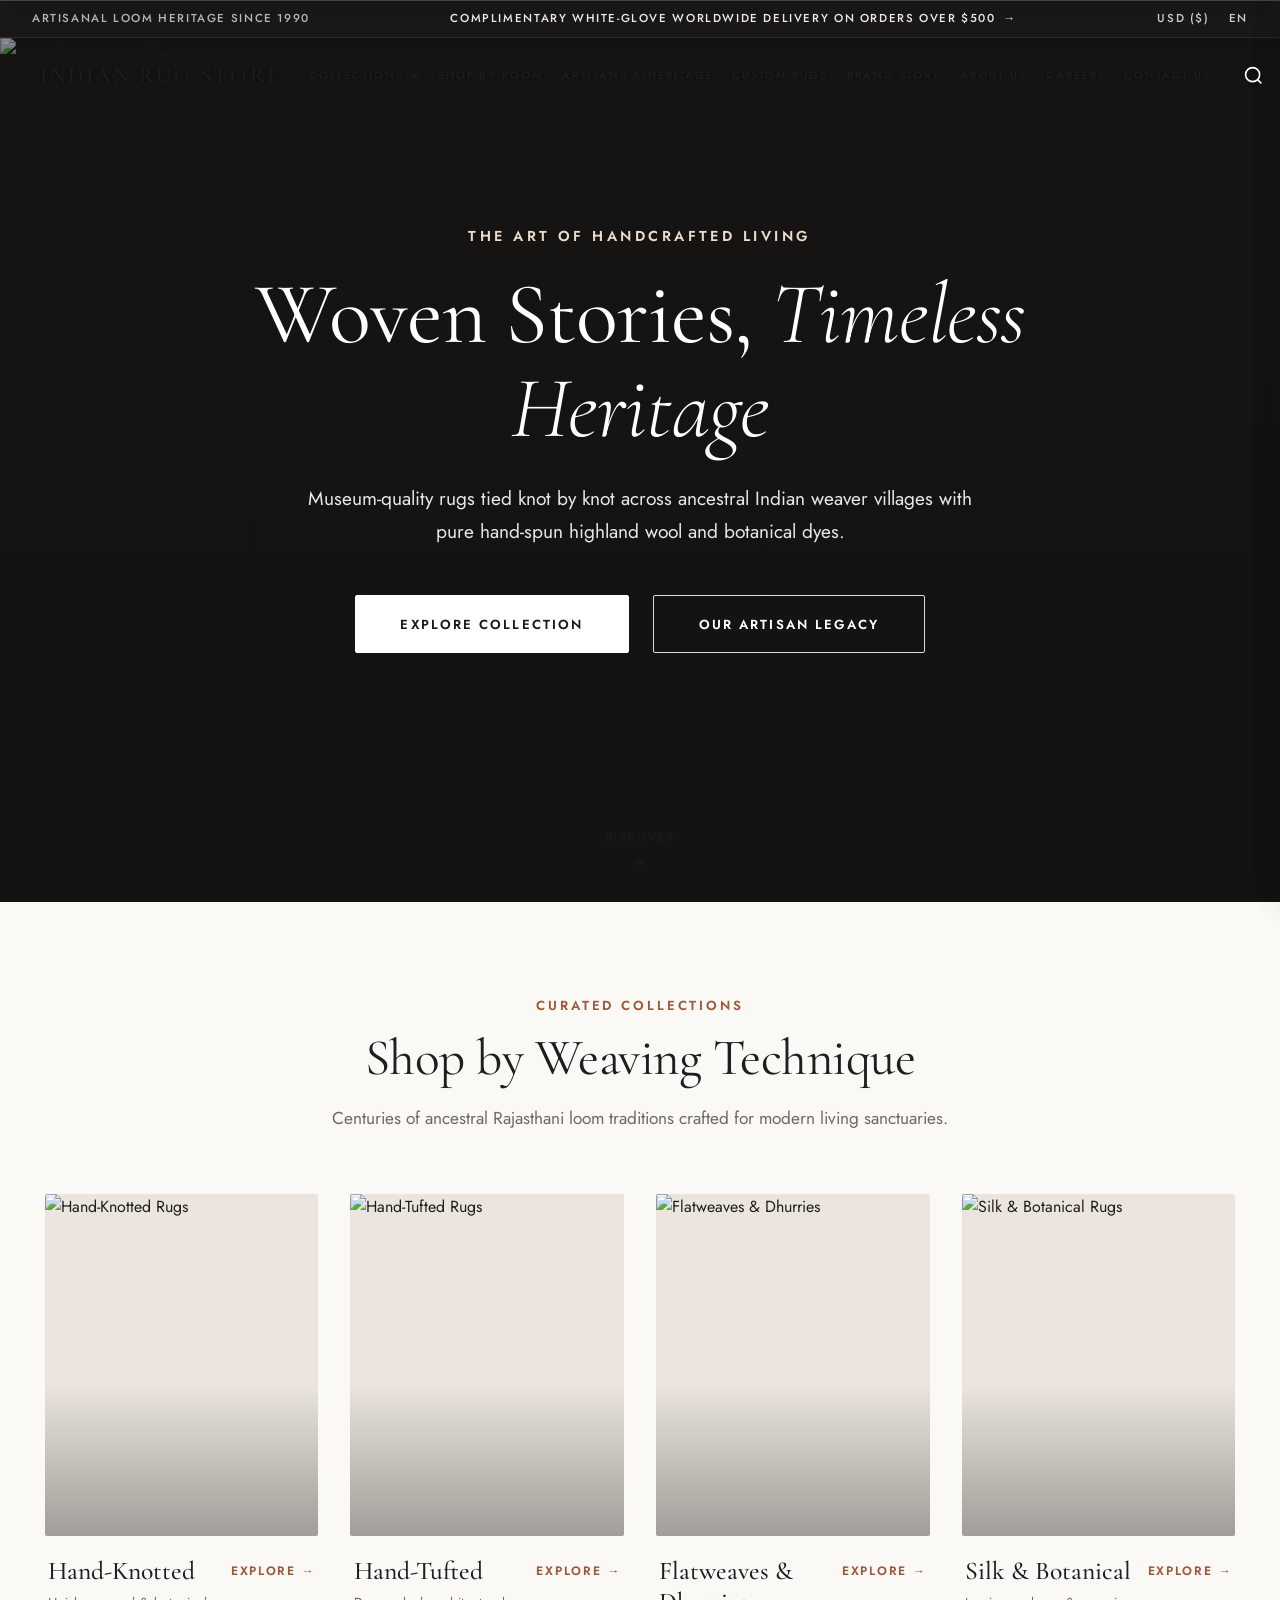
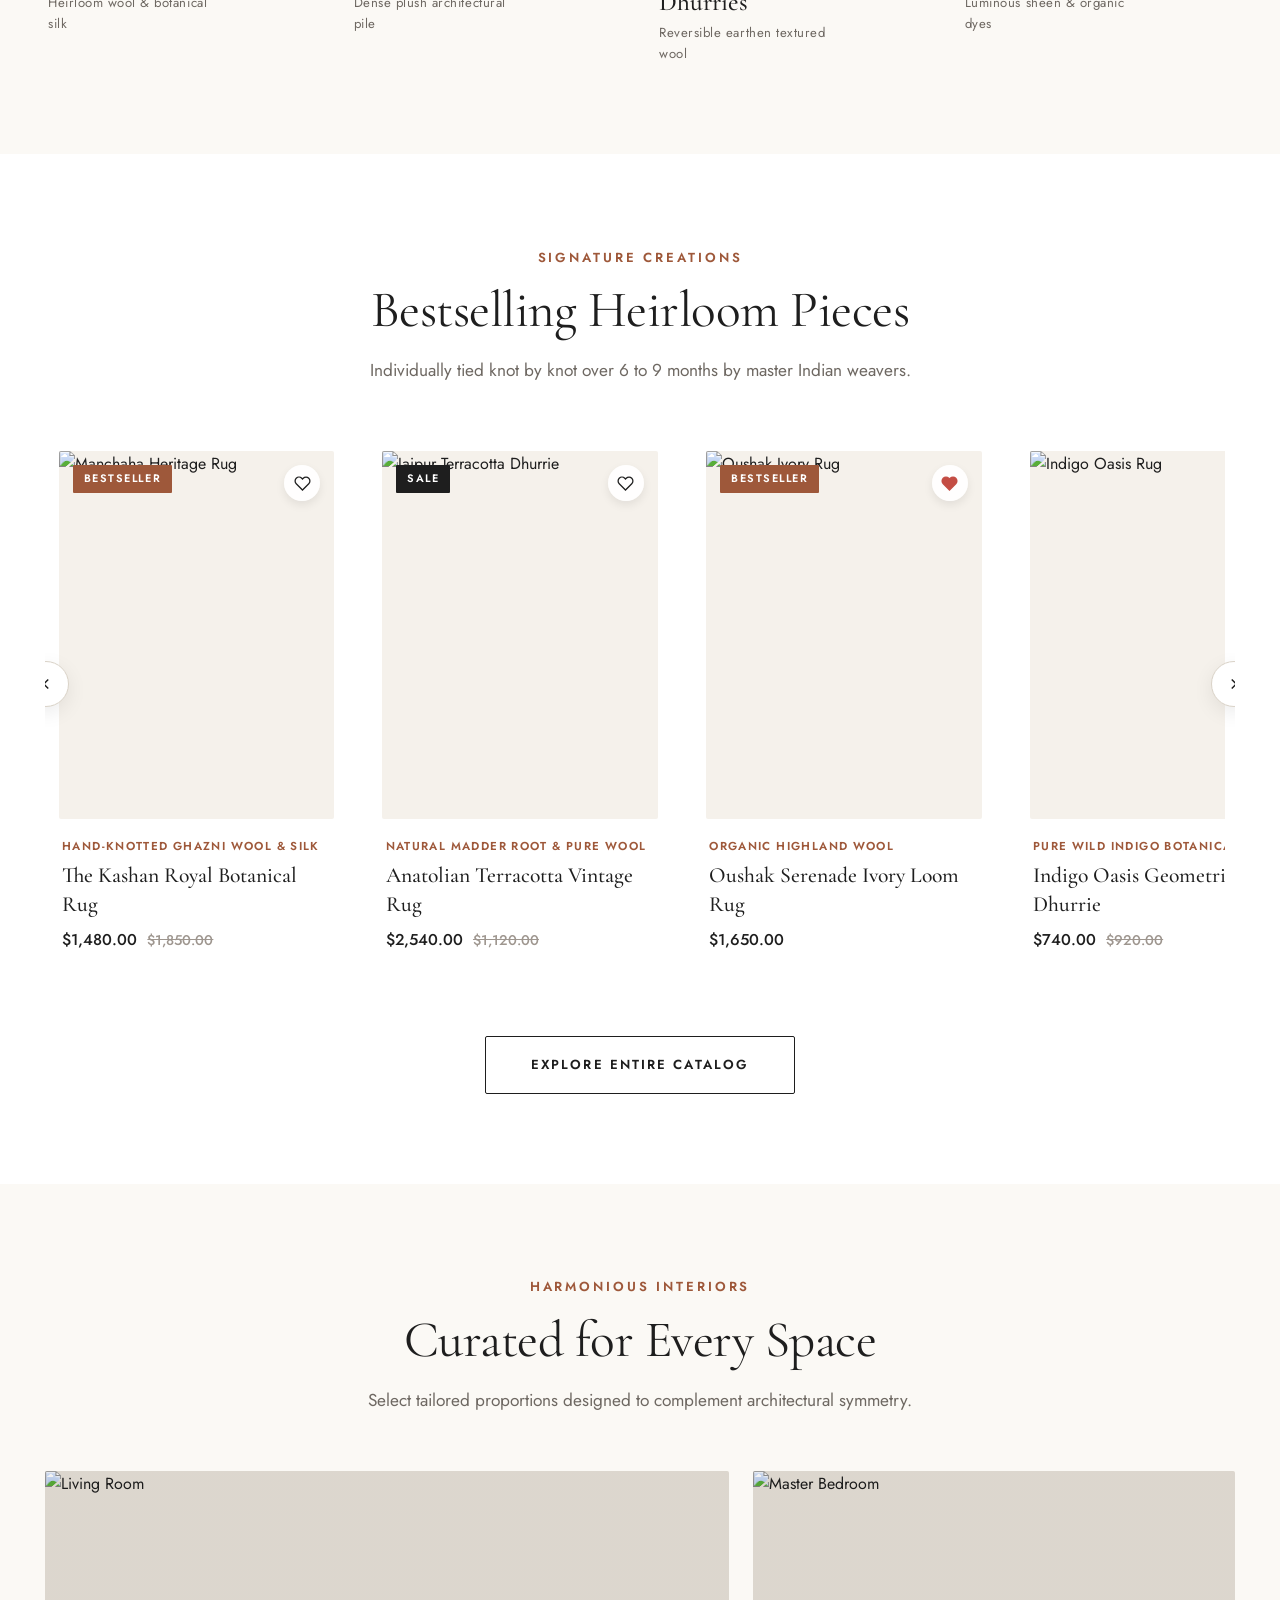
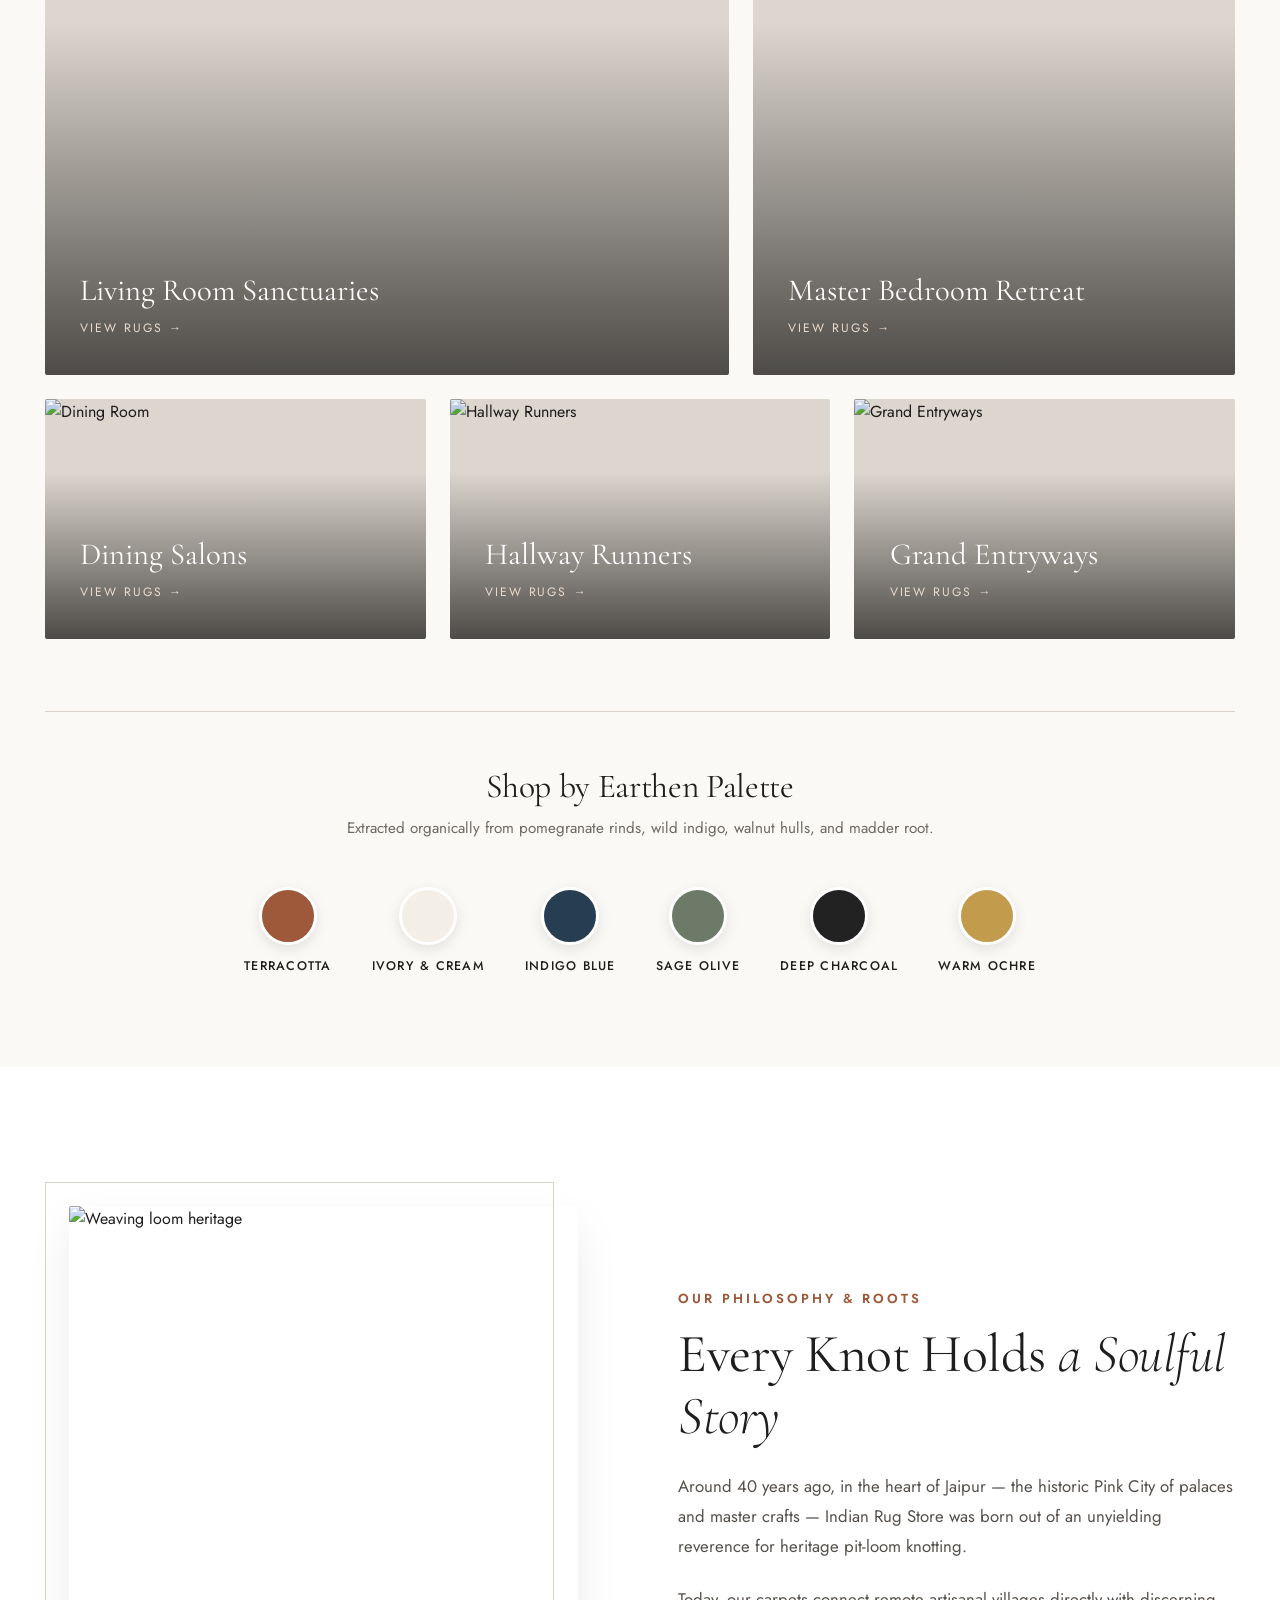
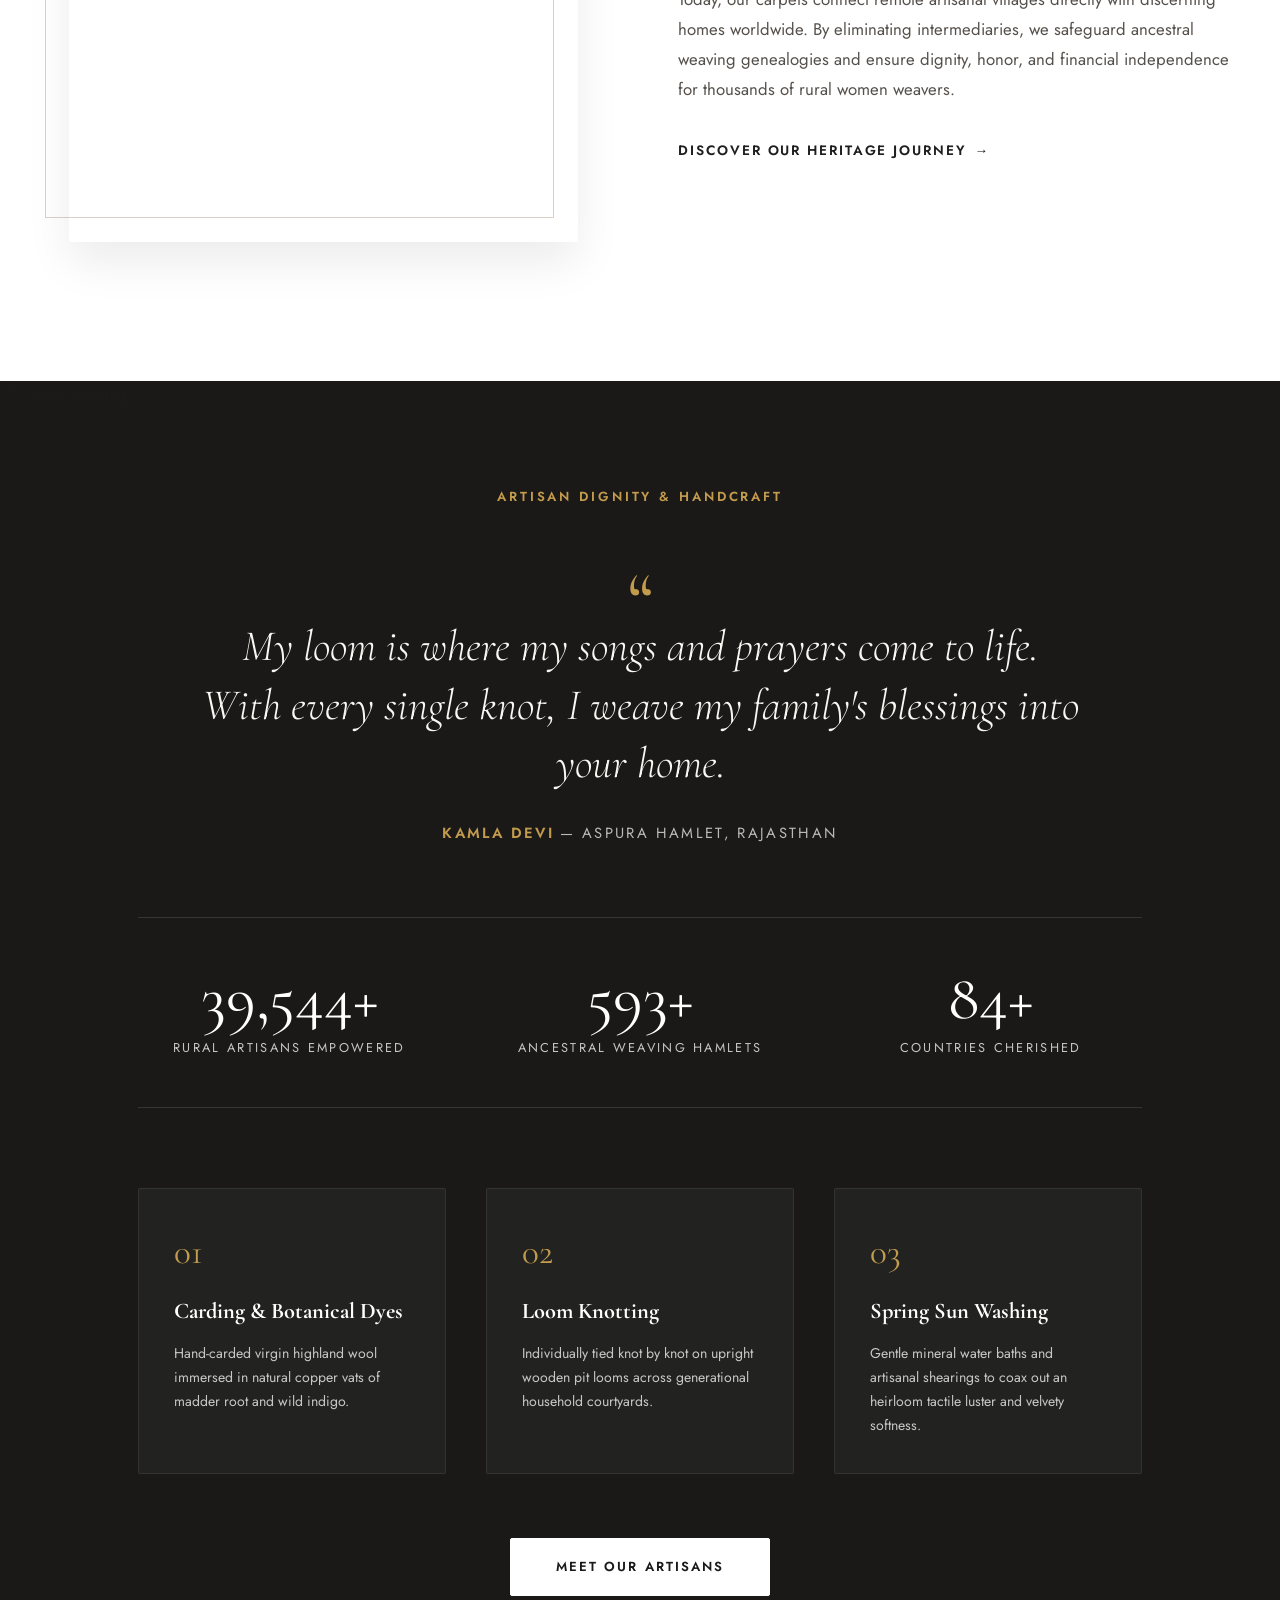
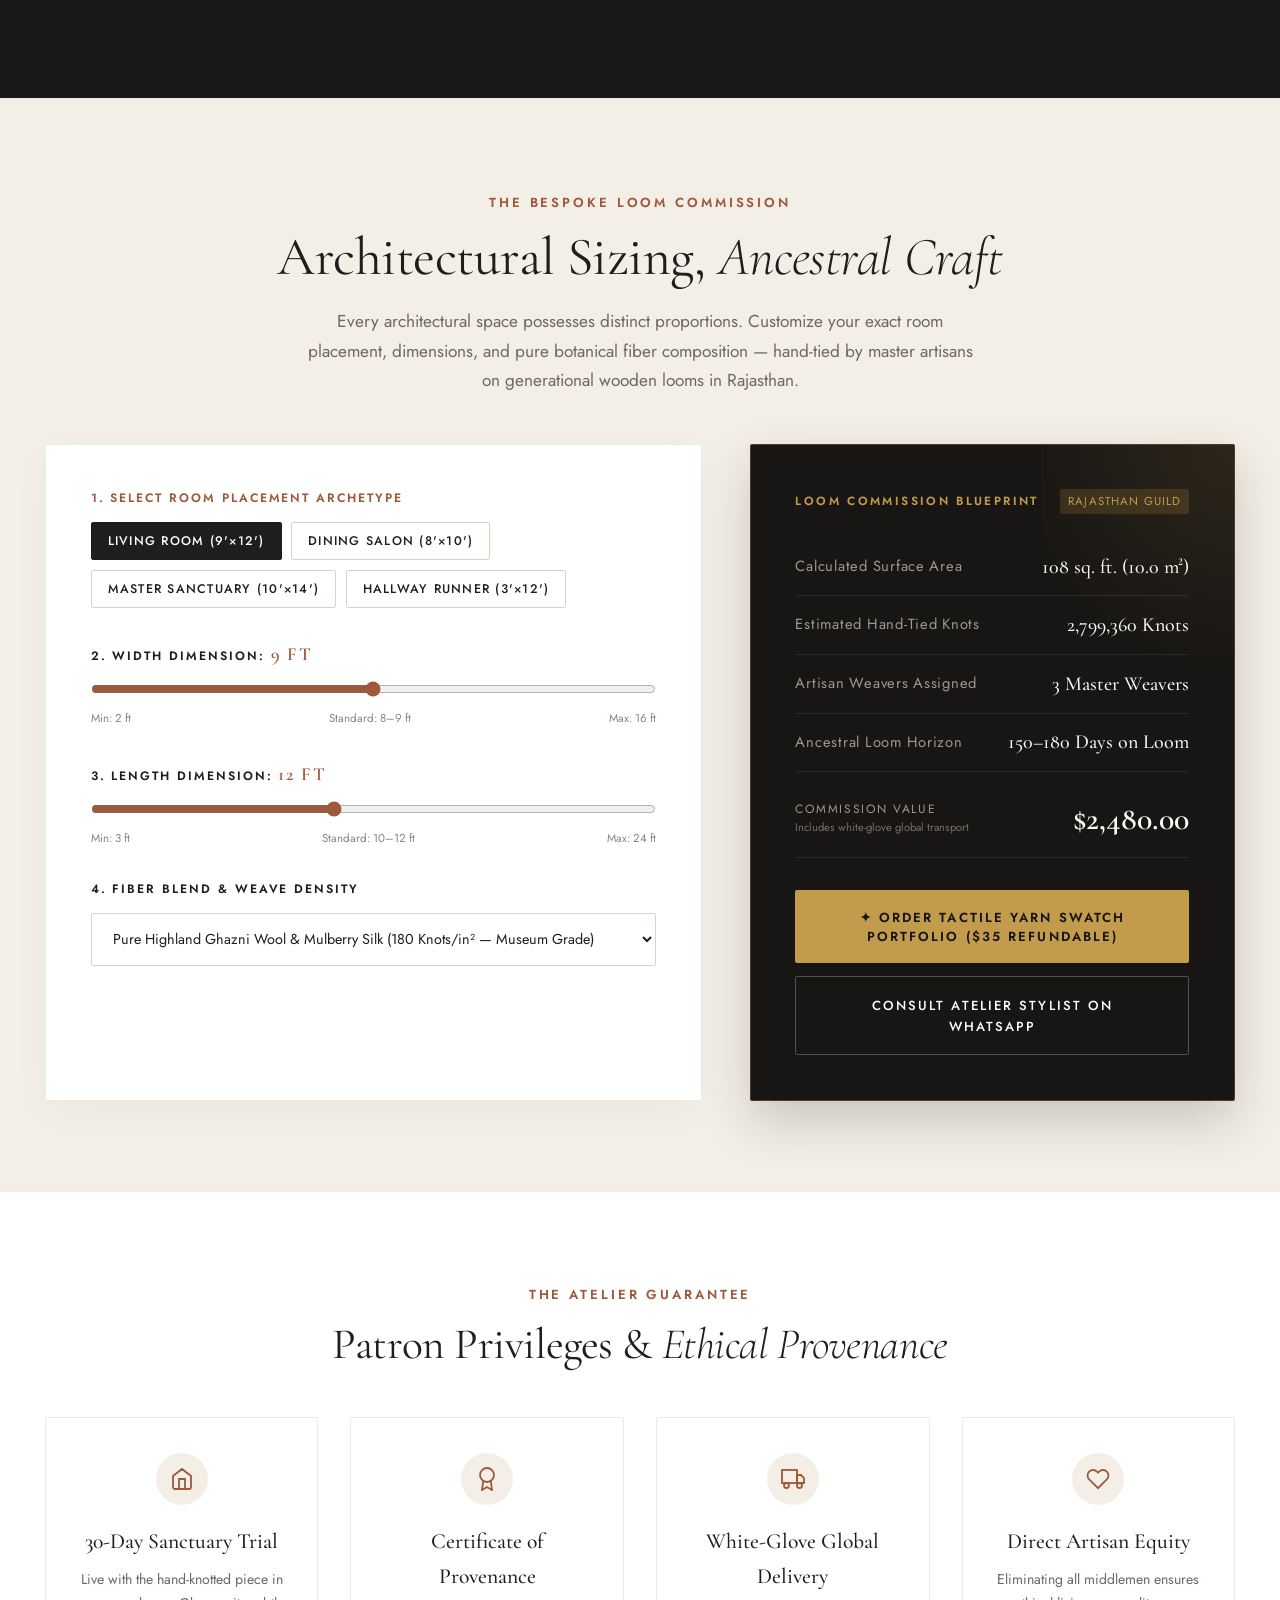
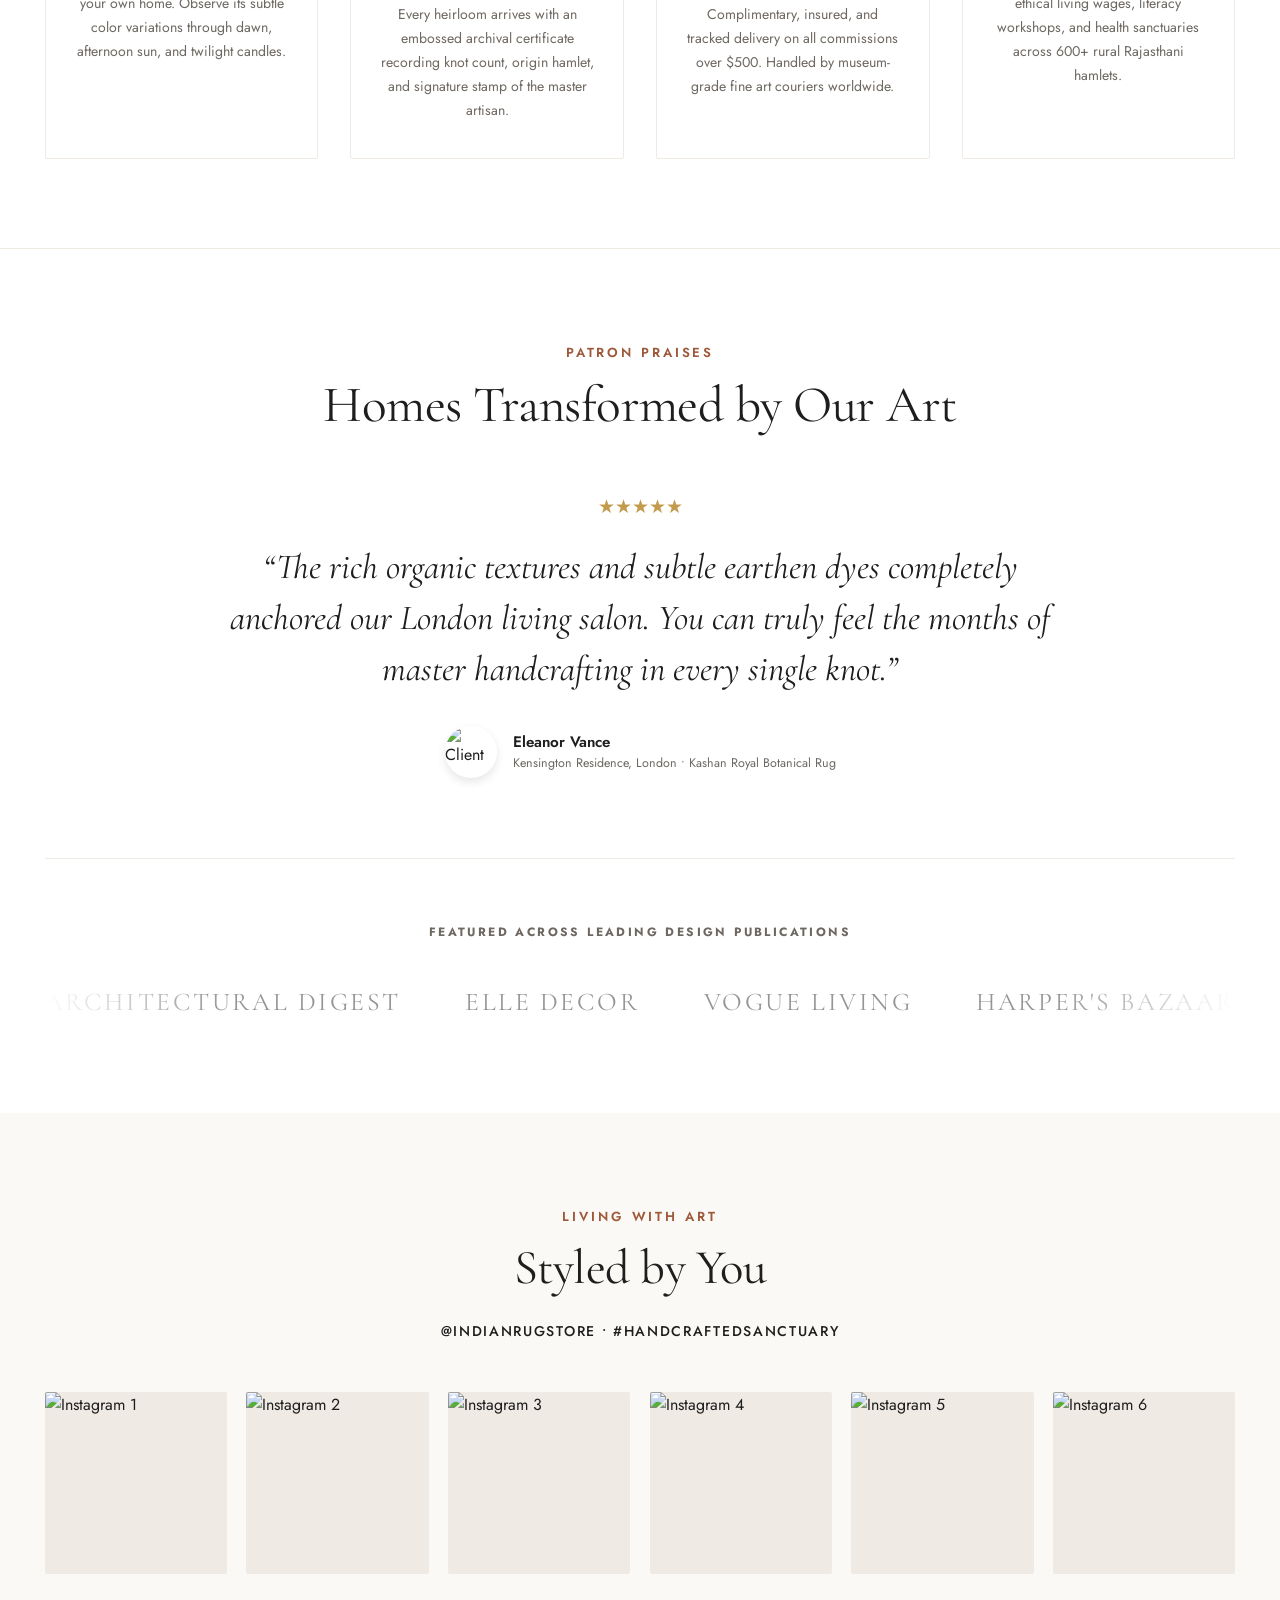
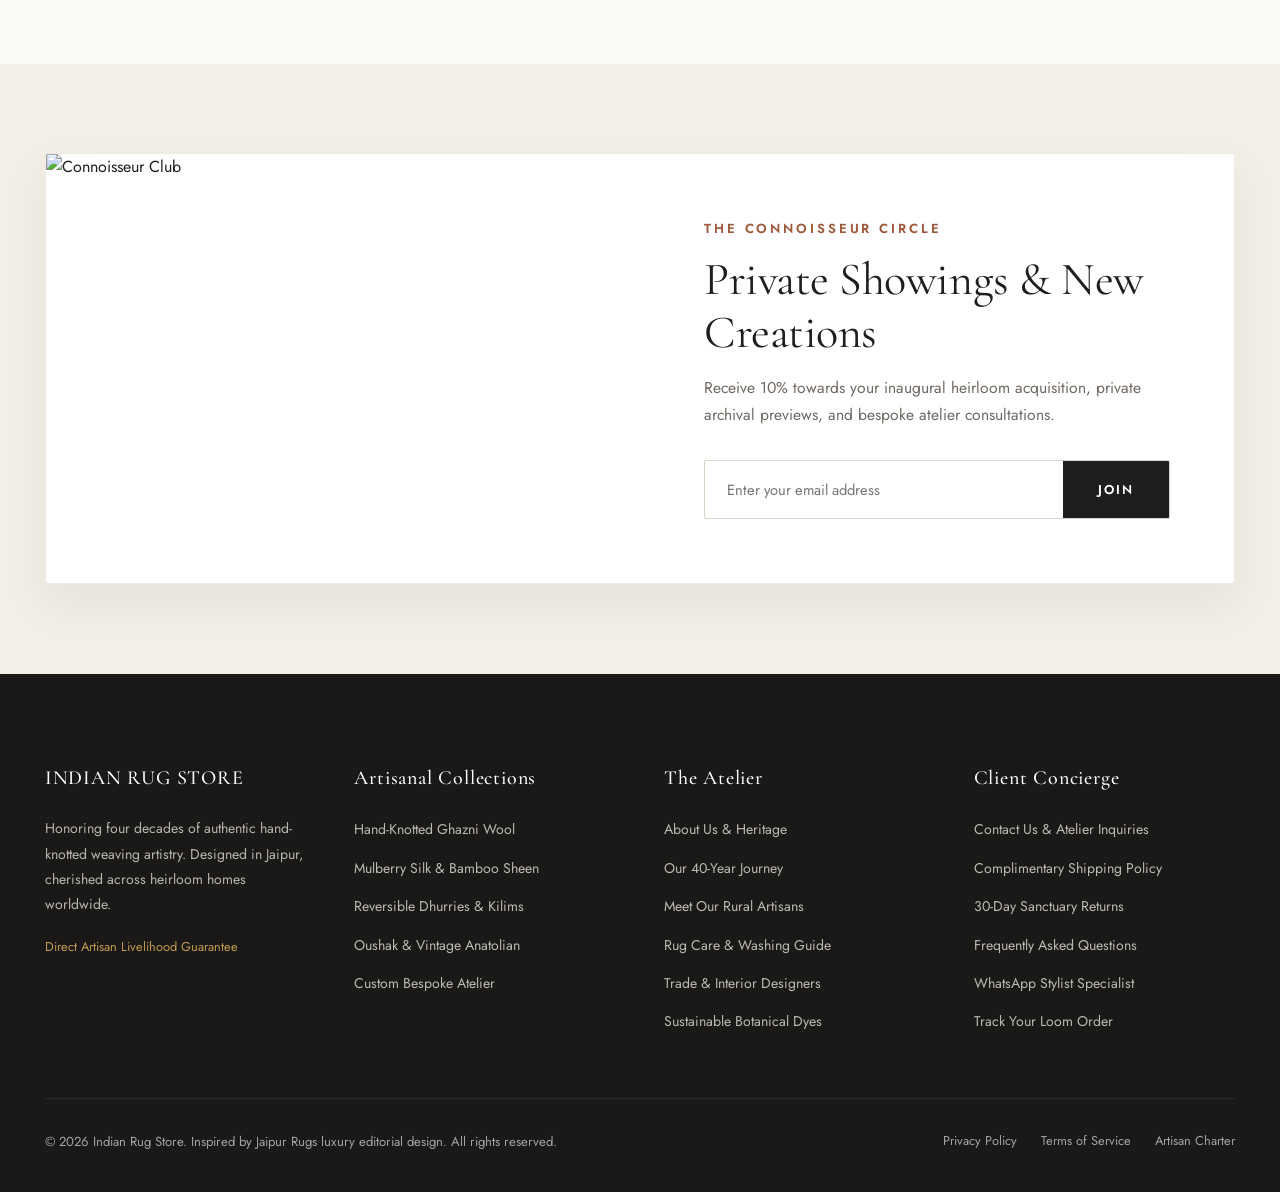
==== commit d0c18a0c: "Fix UI visibility issues, add Bespoke Loom Customizer and Curatorial Trust Badges" ====
--- a/index.html
+++ b/index.html
@@ -19,18 +19,24 @@
   <style>
 
     /* =========================================================================
-       AOS BULLETPROOF FALLBACK & SAFE MODE SYSTEM
-       Guarantees sections never remain blank even if AOS is delayed or disabled
+       PERMANENT BULLETPROOF VISIBILITY & ZERO-BLANK-SPACE ARCHITECTURE
+       All content is 100% visible by default immediately upon page render.
+       No element ever defaults to opacity:0 or causes white blank gaps.
        ========================================================================= */
     html, body {
       overflow-x: clip !important;
+      background-color: var(--luxury-bg, #FAF8F5);
     }
 
     [id] {
       scroll-margin-top: calc(var(--header-height, 74px) + 20px);
     }
 
-    /* Fallback: Ensure content is visible if JS is disabled or AOS fails/times out */
+    /* Universal visibility guarantee: OVERRIDES external AOS default opacity:0 */
+    [data-aos],
+    [data-aos^=fade],
+    [data-aos^=zoom],
+    [data-aos^=slide],
     html.no-js [data-aos],
     html.aos-disabled [data-aos],
     html.aos-fallback-active [data-aos],
@@ -44,21 +50,72 @@
       pointer-events: auto !important;
     }
 
-    /* Accessibility: Always respect prefers-reduced-motion */
-    @media (prefers-reduced-motion: reduce) {
-      *, *::before, *::after {
-        animation-duration: 0.001ms !important;
-        animation-iteration-count: 1 !important;
-        transition-duration: 0.001ms !important;
+    /* Bulletproof Swiper Grid & Product Carousel Dimensions */
+    .luxury-products-swiper-container {
+      position: relative;
+      width: 100%;
+      overflow: hidden;
+      margin-top: 1.5rem;
+    }
+    .productSwiper {
+      width: 100%;
+      overflow: hidden;
+      padding: 10px 4px 20px 4px;
+    }
+    .productSwiper .swiper-wrapper {
+      display: flex;
+      width: 100%;
+      box-sizing: border-box;
+      gap: 20px;
+    }
+    .productSwiper .swiper-slide {
+      flex: 0 0 calc((100% - 60px) / 4);
+      max-width: calc((100% - 60px) / 4);
+      width: calc((100% - 60px) / 4);
+      box-sizing: border-box;
+    }
+    @media (max-width: 1200px) {
+      .productSwiper .swiper-slide {
+        flex: 0 0 calc((100% - 40px) / 3);
+        max-width: calc((100% - 40px) / 3);
+        width: calc((100% - 40px) / 3);
       }
-      [data-aos] {
-        opacity: 1 !important;
-        transform: none !important;
-        transition: none !important;
-        animation: none !important;
+    }
+    @media (max-width: 860px) {
+      .productSwiper .swiper-slide {
+        flex: 0 0 calc((100% - 20px) / 2);
+        max-width: calc((100% - 20px) / 2);
+        width: calc((100% - 20px) / 2);
       }
     }
-
+    @media (max-width: 540px) {
+      .productSwiper .swiper-slide {
+        flex: 0 0 85%;
+        max-width: 85%;
+        width: 85%;
+      }
+    }
+
+    /* Subpage Header & Sticky Nav Alignment */
+    body.luxury-subpage .preview-header-sticky-wrapper,
+    .subpage-header,
+    .preview-header-sticky-wrapper.subpage-header {
+      position: sticky !important;
+      top: 0 !important;
+      background: rgba(255, 255, 255, 0.98) !important;
+      backdrop-filter: blur(14px);
+      -webkit-backdrop-filter: blur(14px);
+      box-shadow: 0 2px 16px rgba(0, 0, 0, 0.05) !important;
+      border-bottom: 1px solid var(--luxury-border-light) !important;
+      z-index: 1000 !important;
+    }
+    .luxury-breadcrumbs {
+      background-color: var(--luxury-bg);
+      border-bottom: 1px solid var(--luxury-border-light);
+      padding: 0.85rem 0;
+      position: relative;
+      z-index: 10;
+    }
 
     /* =========================================================================
        1. GLOBAL DESIGN SYSTEM & EDITORIAL RESET
@@ -2300,6 +2357,140 @@
         padding: 1rem;
       }
     }
+  
+    /* =========================================================================
+       BESPOKE LOOM CUSTOMIZER & CURATORIAL TRUST STYLING
+       ========================================================================= */
+    .bespoke-customizer-grid {
+      display: grid !important;
+      grid-template-columns: 1.15fr 0.85fr !important;
+      gap: 3rem !important;
+      align-items: stretch !important;
+      margin-top: 2.5rem !important;
+    }
+    @media (max-width: 960px) {
+      .bespoke-customizer-grid {
+        grid-template-columns: 1fr !important;
+        gap: 2rem !important;
+      }
+    }
+    .bespoke-config-card {
+      background: #FFFFFF !important;
+      border: 1px solid var(--luxury-border-light) !important;
+      border-radius: var(--luxury-radius-sm) !important;
+      padding: clamp(1.8rem, 3.5vw, 2.8rem) !important;
+      box-shadow: 0 10px 40px rgba(0,0,0,0.03) !important;
+    }
+    .bespoke-tab-btn {
+      padding: 9px 16px !important;
+      background: #FFFFFF !important;
+      border: 1px solid var(--luxury-border-medium) !important;
+      font-family: var(--luxury-font-body) !important;
+      font-size: 0.78rem !important;
+      letter-spacing: 0.1em !important;
+      text-transform: uppercase !important;
+      cursor: pointer !important;
+      border-radius: 2px !important;
+      transition: all 0.25s ease !important;
+      color: var(--luxury-text) !important;
+      font-weight: 500 !important;
+    }
+    .bespoke-tab-btn.is-active,
+    .bespoke-tab-btn:hover {
+      background: var(--luxury-text) !important;
+      color: #FFFFFF !important;
+      border-color: var(--luxury-text) !important;
+    }
+    .bespoke-summary-card {
+      background: #181614 !important;
+      color: #FFFFFF !important;
+      border-radius: var(--luxury-radius-sm) !important;
+      padding: clamp(1.8rem, 3.5vw, 2.8rem) !important;
+      position: relative !important;
+      overflow: hidden !important;
+      border: 1px solid rgba(196, 154, 69, 0.3) !important;
+      box-shadow: 0 20px 50px rgba(0,0,0,0.18) !important;
+      display: flex !important;
+      flex-direction: column !important;
+      justify-content: space-between !important;
+    }
+    .bespoke-summary-card::before {
+      content: '';
+      position: absolute;
+      top: -40%;
+      right: -40%;
+      width: 80%;
+      height: 80%;
+      background: radial-gradient(circle, rgba(196, 154, 69, 0.12) 0%, transparent 70%);
+      pointer-events: none;
+    }
+    .bespoke-metric-row {
+      display: flex !important;
+      justify-content: space-between !important;
+      align-items: center !important;
+      padding: 0.8rem 0 !important;
+      border-bottom: 1px solid rgba(255, 255, 255, 0.08) !important;
+      font-size: 0.92rem !important;
+    }
+    .bespoke-metric-label {
+      color: #A0988E !important;
+      letter-spacing: 0.05em !important;
+    }
+    .bespoke-metric-val {
+      font-family: var(--luxury-font-heading) !important;
+      font-size: 1.25rem !important;
+      color: #FBF9F5 !important;
+      font-weight: 500 !important;
+    }
+
+    /* Curatorial Trust Grid: 4 Horizontal Columns */
+    .curatorial-trust-grid {
+      display: grid !important;
+      grid-template-columns: repeat(4, 1fr) !important;
+      gap: 2rem !important;
+      margin-top: 2.5rem !important;
+    }
+    @media (max-width: 1024px) {
+      .curatorial-trust-grid {
+        grid-template-columns: repeat(2, 1fr) !important;
+      }
+    }
+    @media (max-width: 580px) {
+      .curatorial-trust-grid {
+        grid-template-columns: 1fr !important;
+        gap: 1.5rem !important;
+      }
+    }
+    .curatorial-trust-card {
+      background: #FFFFFF !important;
+      border: 1px solid var(--luxury-border-light) !important;
+      border-radius: var(--luxury-radius-sm) !important;
+      padding: 2.2rem 1.8rem !important;
+      text-align: center !important;
+      transition: transform 0.3s var(--luxury-ease), box-shadow 0.3s var(--luxury-ease), border-color 0.3s !important;
+    }
+    .curatorial-trust-card:hover {
+      transform: translateY(-4px) !important;
+      box-shadow: 0 12px 30px rgba(0,0,0,0.04) !important;
+      border-color: var(--luxury-gold) !important;
+    }
+    .curatorial-trust-icon {
+      width: 52px !important;
+      height: 52px !important;
+      border-radius: 50% !important;
+      background: var(--luxury-bg-alt) !important;
+      color: var(--luxury-accent) !important;
+      display: inline-flex !important;
+      align-items: center !important;
+      justify-content: center !important;
+      margin-bottom: 1.2rem !important;
+      transition: background 0.3s, color 0.3s !important;
+    }
+    .curatorial-trust-card:hover .curatorial-trust-icon {
+      background: var(--luxury-accent) !important;
+      color: #FFFFFF !important;
+    }
+
   </style>
 
   <!-- Safety Fallback: Guaranteed Visibility if JavaScript is blocked -->
@@ -3097,21 +3288,196 @@
   <!-- =========================================================================
        SECTION 9: CUSTOM RUG / BESPOKE PROMO BANNER
        ========================================================================= -->
-  <section id="custom-rug" class="luxury-custom-banner-section">
-    <div style="position: absolute; inset: 0; background: rgba(0, 0, 0, 0.45); z-index: 1;"></div>
-
-    <div class="luxury-container" style="position: relative; z-index: 2; width: 100%; display: flex; justify-content: center;">
-      <div class="luxury-custom-banner__card" data-aos="fade-up">
-        <span class="editorial-eyebrow">Bespoke Atelier Program</span>
-        <h2 class="editorial-heading" style="font-size: clamp(2.2rem, 4vw, 3.4rem); margin-bottom: 1.2rem;">
-          Your Vision, <em>Custom Woven</em>
+  <!-- =========================================================================
+       SECTION 9: BESPOKE LOOM CUSTOMIZER & ARCHITECTURAL SIZING SUITE
+       Interactive luxury commissioning tool inspired by Jaipur Rugs
+       ========================================================================= -->
+  <section id="custom-rug" class="luxury-section-padding" style="background-color: var(--luxury-bg-alt); border-top: 1px solid var(--luxury-border-light); border-bottom: 1px solid var(--luxury-border-light);">
+    <div class="luxury-container">
+      <div style="text-align: center; max-width: 800px; margin: 0 auto 3rem;" data-aos="fade-up">
+        <span class="editorial-eyebrow">The Bespoke Loom Commission</span>
+        <h2 class="editorial-heading" style="font-size: clamp(2.4rem, 4.2vw, 3.8rem); margin-bottom: 1.2rem;">
+          Architectural Sizing, <em>Ancestral Craft</em>
         </h2>
-        <p class="luxury-custom-banner__desc">
-          Commission an exclusive one-of-a-kind rug tailored to your architectural dimensions, yarn composition, and personalized palette. Hand-knotted specifically for your interior sanctuary.
+        <p class="editorial-subtext" style="margin: 0 auto; color: var(--luxury-text-muted);">
+          Every architectural space possesses distinct proportions. Customize your exact room placement, dimensions, and pure botanical fiber composition &mdash; hand-tied by master artisans on generational wooden looms in Rajasthan.
         </p>
-        <a href="#newsletter" class="luxury-btn luxury-btn--dark button-shine">
-          Consult Our Design Atelier
-        </a>
+      </div>
+
+      <div class="bespoke-customizer-grid">
+        <!-- Configuration Card (Left) -->
+        <div class="bespoke-config-card" data-aos="fade-right">
+          <div style="margin-bottom: 2rem;">
+            <label style="font-size: 0.76rem; letter-spacing: 0.16em; text-transform: uppercase; font-weight: 600; color: var(--luxury-accent); display: block; margin-bottom: 0.85rem;">
+              1. Select Room Placement Archetype
+            </label>
+            <div style="display: flex; flex-wrap: wrap; gap: 0.6rem;" id="bespokeRoomTabs">
+              <button type="button" class="bespoke-tab-btn is-active" onclick="selectBespokeRoom('living', this);">Living Room (9'×12')</button>
+              <button type="button" class="bespoke-tab-btn" onclick="selectBespokeRoom('dining', this);">Dining Salon (8'×10')</button>
+              <button type="button" class="bespoke-tab-btn" onclick="selectBespokeRoom('bedroom', this);">Master Sanctuary (10'×14')</button>
+              <button type="button" class="bespoke-tab-btn" onclick="selectBespokeRoom('runner', this);">Hallway Runner (3'×12')</button>
+            </div>
+          </div>
+
+          <div style="margin-bottom: 2rem;">
+            <div style="display: flex; justify-content: space-between; align-items: baseline; margin-bottom: 0.6rem;">
+              <label style="font-size: 0.76rem; letter-spacing: 0.16em; text-transform: uppercase; font-weight: 600; color: var(--luxury-text);">
+                2. Width Dimension: <span id="valWidth" style="color: var(--luxury-accent); font-family: var(--luxury-font-heading); font-size: 1.15rem;">9 ft</span>
+              </label>
+            </div>
+            <input type="range" id="inputWidth" min="2" max="16" step="0.5" value="9" style="width: 100%; accent-color: var(--luxury-accent); cursor: pointer;" oninput="updateBespokeCalc();">
+            <div style="display: flex; justify-content: space-between; font-size: 0.72rem; color: #8C847A; margin-top: 0.3rem;">
+              <span>Min: 2 ft</span>
+              <span>Standard: 8–9 ft</span>
+              <span>Max: 16 ft</span>
+            </div>
+          </div>
+
+          <div style="margin-bottom: 2rem;">
+            <div style="display: flex; justify-content: space-between; align-items: baseline; margin-bottom: 0.6rem;">
+              <label style="font-size: 0.76rem; letter-spacing: 0.16em; text-transform: uppercase; font-weight: 600; color: var(--luxury-text);">
+                3. Length Dimension: <span id="valLength" style="color: var(--luxury-accent); font-family: var(--luxury-font-heading); font-size: 1.15rem;">12 ft</span>
+              </label>
+            </div>
+            <input type="range" id="inputLength" min="3" max="24" step="0.5" value="12" style="width: 100%; accent-color: var(--luxury-accent); cursor: pointer;" oninput="updateBespokeCalc();">
+            <div style="display: flex; justify-content: space-between; font-size: 0.72rem; color: #8C847A; margin-top: 0.3rem;">
+              <span>Min: 3 ft</span>
+              <span>Standard: 10–12 ft</span>
+              <span>Max: 24 ft</span>
+            </div>
+          </div>
+
+          <div>
+            <label style="font-size: 0.76rem; letter-spacing: 0.16em; text-transform: uppercase; font-weight: 600; color: var(--luxury-text); display: block; margin-bottom: 0.85rem;">
+              4. Fiber Blend & Weave Density
+            </label>
+            <select id="selectFiber" onchange="updateBespokeCalc();" style="width: 100%; padding: 0.9rem 1.1rem; border: 1px solid var(--luxury-border-medium); font-family: var(--luxury-font-body); font-size: 0.9rem; background: #FFFFFF; border-radius: 2px; color: var(--luxury-text); cursor: pointer;">
+              <option value="180">Pure Highland Ghazni Wool & Mulberry Silk (180 Knots/in² &mdash; Museum Grade)</option>
+              <option value="120">100% Hand-Spun New Zealand Wool (120 Knots/in² &mdash; Velvety Luster)</option>
+              <option value="80">Artisanal Dhurrie Flatweave (Earthen Textured Wool & Raw Linen)</option>
+            </select>
+          </div>
+        </div>
+
+        <!-- Live Atelier Calculation Blueprint (Right) -->
+        <div class="bespoke-summary-card" data-aos="fade-left">
+          <div style="display: flex; align-items: center; justify-content: space-between; margin-bottom: 1.5rem;">
+            <span style="font-size: 0.74rem; letter-spacing: 0.2em; text-transform: uppercase; color: var(--luxury-gold); font-weight: 600;">
+              Loom Commission Blueprint
+            </span>
+            <span style="font-size: 0.72rem; background: rgba(196,154,69,0.18); color: var(--luxury-gold); padding: 3px 8px; border-radius: 2px; text-transform: uppercase; letter-spacing: 0.1em;">
+              Rajasthan Guild
+            </span>
+          </div>
+
+          <div class="bespoke-metric-row">
+            <span class="bespoke-metric-label">Calculated Surface Area</span>
+            <span class="bespoke-metric-val" id="metricArea">108 sq. ft. (10.0 m²)</span>
+          </div>
+
+          <div class="bespoke-metric-row">
+            <span class="bespoke-metric-label">Estimated Hand-Tied Knots</span>
+            <span class="bespoke-metric-val" id="metricKnots">2,799,360 Knots</span>
+          </div>
+
+          <div class="bespoke-metric-row">
+            <span class="bespoke-metric-label">Artisan Weavers Assigned</span>
+            <span class="bespoke-metric-val" id="metricWeavers">3 Master Weavers</span>
+          </div>
+
+          <div class="bespoke-metric-row">
+            <span class="bespoke-metric-label">Ancestral Loom Horizon</span>
+            <span class="bespoke-metric-val" id="metricTime">150–180 Days on Loom</span>
+          </div>
+
+          <div class="bespoke-metric-row" style="border-bottom: none; padding-top: 1.5rem; margin-top: 0.5rem;">
+            <div>
+              <div style="font-size: 0.75rem; letter-spacing: 0.14em; text-transform: uppercase; color: #A0988E;">Commission Value</div>
+              <div style="font-size: 0.7rem; color: #766F66;">Includes white-glove global transport</div>
+            </div>
+            <span style="font-family: var(--luxury-font-heading); font-size: 2rem; color: #FBF9F5; font-weight: 600;" id="metricPrice">
+              $2,480.00
+            </span>
+          </div>
+
+          <div style="margin-top: 2rem; display: flex; flex-direction: column; gap: 0.8rem;">
+            <button type="button" class="luxury-btn button-shine" style="width: 100%; background: var(--luxury-gold); color: #161513; font-weight: 600; border: none; cursor: pointer;" onclick="orderSwatchKit();">
+              ✦ Order Tactile Yarn Swatch Portfolio ($35 Refundable)
+            </button>
+            <a href="https://wa.me/919782533367?text=Hello%20Indian%20Rug%20Store%20Concierge,%20I%20am%20interested%20in%20commissioning%20a%20bespoke%20rug." target="_blank" rel="noopener" class="luxury-btn" style="width: 100%; background: transparent; border: 1px solid rgba(255,255,255,0.25); color: #FFFFFF; font-weight: 500; text-align: center; text-decoration: none;">
+              Consult Atelier Stylist on WhatsApp
+            </a>
+          </div>
+        </div>
+      </div>
+    </div>
+  </section>
+
+  <!-- =========================================================================
+       SECTION 10: CURATORIAL TRUST SEALS & ARTISAN EQUITY
+       Museum-grade commitments: 30-Day trial, provenance certificate, white-glove courier
+       ========================================================================= -->
+  <section class="luxury-section-padding" style="background-color: #FFFFFF; border-bottom: 1px solid var(--luxury-border-light);">
+    <div class="luxury-container">
+      <div style="text-align: center; max-width: 700px; margin: 0 auto 3rem;" data-aos="fade-up">
+        <span class="editorial-eyebrow">The Atelier Guarantee</span>
+        <h2 class="editorial-heading" style="font-size: clamp(2rem, 3.4vw, 3rem);">
+          Patron Privileges & <em>Ethical Provenance</em>
+        </h2>
+      </div>
+
+      <div class="curatorial-trust-grid">
+        <!-- Pillar 1 -->
+        <div class="curatorial-trust-card" data-aos="fade-up" data-aos-delay="100">
+          <div class="curatorial-trust-icon">
+            <svg width="24" height="24" viewBox="0 0 24 24" fill="none" stroke="currentColor" stroke-width="1.8"><path d="M3 9l9-7 9 7v11a2 2 0 0 1-2 2H5a2 2 0 0 1-2-2z"></path><polyline points="9 22 9 12 15 12 15 22"></polyline></svg>
+          </div>
+          <h3 style="font-family: var(--luxury-font-heading); font-size: 1.35rem; color: var(--luxury-text); margin-bottom: 0.6rem; font-weight: 500;">
+            30-Day Sanctuary Trial
+          </h3>
+          <p style="font-size: 0.88rem; color: var(--luxury-text-muted); line-height: 1.7; margin: 0;">
+            Live with the hand-knotted piece in your own home. Observe its subtle color variations through dawn, afternoon sun, and twilight candles.
+          </p>
+        </div>
+
+        <!-- Pillar 2 -->
+        <div class="curatorial-trust-card" data-aos="fade-up" data-aos-delay="200">
+          <div class="curatorial-trust-icon">
+            <svg width="24" height="24" viewBox="0 0 24 24" fill="none" stroke="currentColor" stroke-width="1.8"><circle cx="12" cy="8" r="7"></circle><polyline points="8.21 13.89 7 23 12 20 17 23 15.79 13.88"></polyline></svg>
+          </div>
+          <h3 style="font-family: var(--luxury-font-heading); font-size: 1.35rem; color: var(--luxury-text); margin-bottom: 0.6rem; font-weight: 500;">
+            Certificate of Provenance
+          </h3>
+          <p style="font-size: 0.88rem; color: var(--luxury-text-muted); line-height: 1.7; margin: 0;">
+            Every heirloom arrives with an embossed archival certificate recording knot count, origin hamlet, and signature stamp of the master artisan.
+          </p>
+        </div>
+
+        <!-- Pillar 3 -->
+        <div class="curatorial-trust-card" data-aos="fade-up" data-aos-delay="300">
+          <div class="curatorial-trust-icon">
+            <svg width="24" height="24" viewBox="0 0 24 24" fill="none" stroke="currentColor" stroke-width="1.8"><rect x="1" y="3" width="15" height="13"></rect><polygon points="16 8 20 8 23 11 23 16 16 16 16 8"></polygon><circle cx="5.5" cy="18.5" r="2.5"></circle><circle cx="18.5" cy="18.5" r="2.5"></circle></svg>
+          </div>
+          <h3 style="font-family: var(--luxury-font-heading); font-size: 1.35rem; color: var(--luxury-text); margin-bottom: 0.6rem; font-weight: 500;">
+            White-Glove Global Delivery
+          </h3>
+          <p style="font-size: 0.88rem; color: var(--luxury-text-muted); line-height: 1.7; margin: 0;">
+            Complimentary, insured, and tracked delivery on all commissions over $500. Handled by museum-grade fine art couriers worldwide.
+          </p>
+        </div>
+
+        <!-- Pillar 4 -->
+        <div class="curatorial-trust-card" data-aos="fade-up" data-aos-delay="400">
+          <div class="curatorial-trust-icon">
+            <svg width="24" height="24" viewBox="0 0 24 24" fill="none" stroke="currentColor" stroke-width="1.8"><path d="M20.84 4.61a5.5 5.5 0 0 0-7.78 0L12 5.67l-1.06-1.06a5.5 5.5 0 0 0-7.78 7.78l1.06 1.06L12 21.23l7.78-7.78 1.06-1.06a5.5 5.5 0 0 0 0-7.78z"></path></svg>
+          </div>
+          <h3 style="font-family: var(--luxury-font-heading); font-size: 1.35rem; color: var(--luxury-text); margin-bottom: 0.6rem; font-weight: 500;">
+            Direct Artisan Equity
+          </h3>
+          <p style="font-size: 0.88rem; color: var(--luxury-text-muted); line-height: 1.7; margin: 0;">
+            Eliminating all middlemen ensures ethical living wages, literacy workshops, and health sanctuaries across 600+ rural Rajasthani hamlets.
+          </p>
+        </div>
       </div>
     </div>
   </section>
@@ -3733,7 +4099,79 @@
       };
 
       // BOOTSTRAP ALL COMPONENTS SAFELY
-      function bootTheme() {
+      
+    /* =========================================================================
+       BESPOKE LOOM CUSTOMIZER CALCULATION LOGIC
+       ========================================================================= */
+    window.selectBespokeRoom = function(room, btn) {
+      var tabs = document.querySelectorAll('#bespokeRoomTabs .bespoke-tab-btn');
+      tabs.forEach(function(b) {
+        b.classList.remove('is-active');
+      });
+      if (btn) btn.classList.add('is-active');
+
+      var wInput = document.getElementById('inputWidth');
+      var lInput = document.getElementById('inputLength');
+      if (room === 'living') {
+        if (wInput) wInput.value = 9;
+        if (lInput) lInput.value = 12;
+      } else if (room === 'dining') {
+        if (wInput) wInput.value = 8;
+        if (lInput) lInput.value = 10;
+      } else if (room === 'bedroom') {
+        if (wInput) wInput.value = 10;
+        if (lInput) lInput.value = 14;
+      } else if (room === 'runner') {
+        if (wInput) wInput.value = 3;
+        if (lInput) lInput.value = 12;
+      }
+      window.updateBespokeCalc();
+    };
+
+    window.updateBespokeCalc = function() {
+      var wInput = document.getElementById('inputWidth');
+      var lInput = document.getElementById('inputLength');
+      var sFiber = document.getElementById('selectFiber');
+      if (!wInput || !lInput) return;
+
+      var w = parseFloat(wInput.value);
+      var l = parseFloat(lInput.value);
+      var density = sFiber ? parseInt(sFiber.value, 10) : 180;
+
+      var vW = document.getElementById('valWidth');
+      var vL = document.getElementById('valLength');
+      if (vW) vW.textContent = w + ' ft';
+      if (vL) vL.textContent = l + ' ft';
+
+      var areaSqFt = Math.round(w * l);
+      var areaSqM = (areaSqFt * 0.0929).toFixed(1);
+      var totalKnots = Math.round(areaSqFt * 144 * density);
+      
+      var mArea = document.getElementById('metricArea');
+      var mKnots = document.getElementById('metricKnots');
+      var mWeavers = document.getElementById('metricWeavers');
+      var mTime = document.getElementById('metricTime');
+      var mPrice = document.getElementById('metricPrice');
+
+      if (mArea) mArea.textContent = areaSqFt + ' sq. ft. (' + areaSqM + ' m²)';
+      if (mKnots) mKnots.textContent = totalKnots.toLocaleString() + ' Knots';
+
+      var weavers = areaSqFt > 120 ? '4 Master Weavers' : (areaSqFt > 60 ? '3 Master Weavers' : '2 Master Weavers');
+      if (mWeavers) mWeavers.textContent = weavers;
+
+      var days = areaSqFt > 120 ? '180–240 Days on Loom' : (areaSqFt > 60 ? '120–160 Days on Loom' : '80–110 Days on Loom');
+      if (mTime) mTime.textContent = days;
+
+      var baseRate = density === 180 ? 23 : (density === 120 ? 17 : 11);
+      var price = Math.round(areaSqFt * baseRate);
+      if (mPrice) mPrice.textContent = '$' + price.toLocaleString() + '.00';
+    };
+
+    window.orderSwatchKit = function() {
+      window.quickAddDemo('Curated Tactile Yarn Swatch Portfolio (Refundable)', 35);
+    };
+
+    function bootTheme() {
         initBulletproofAOS();
         initSwiper();
         initHeaderScroll();
@@ -3759,4 +4197,4 @@
 
   </script>
 </body>
-</html>+</html>
